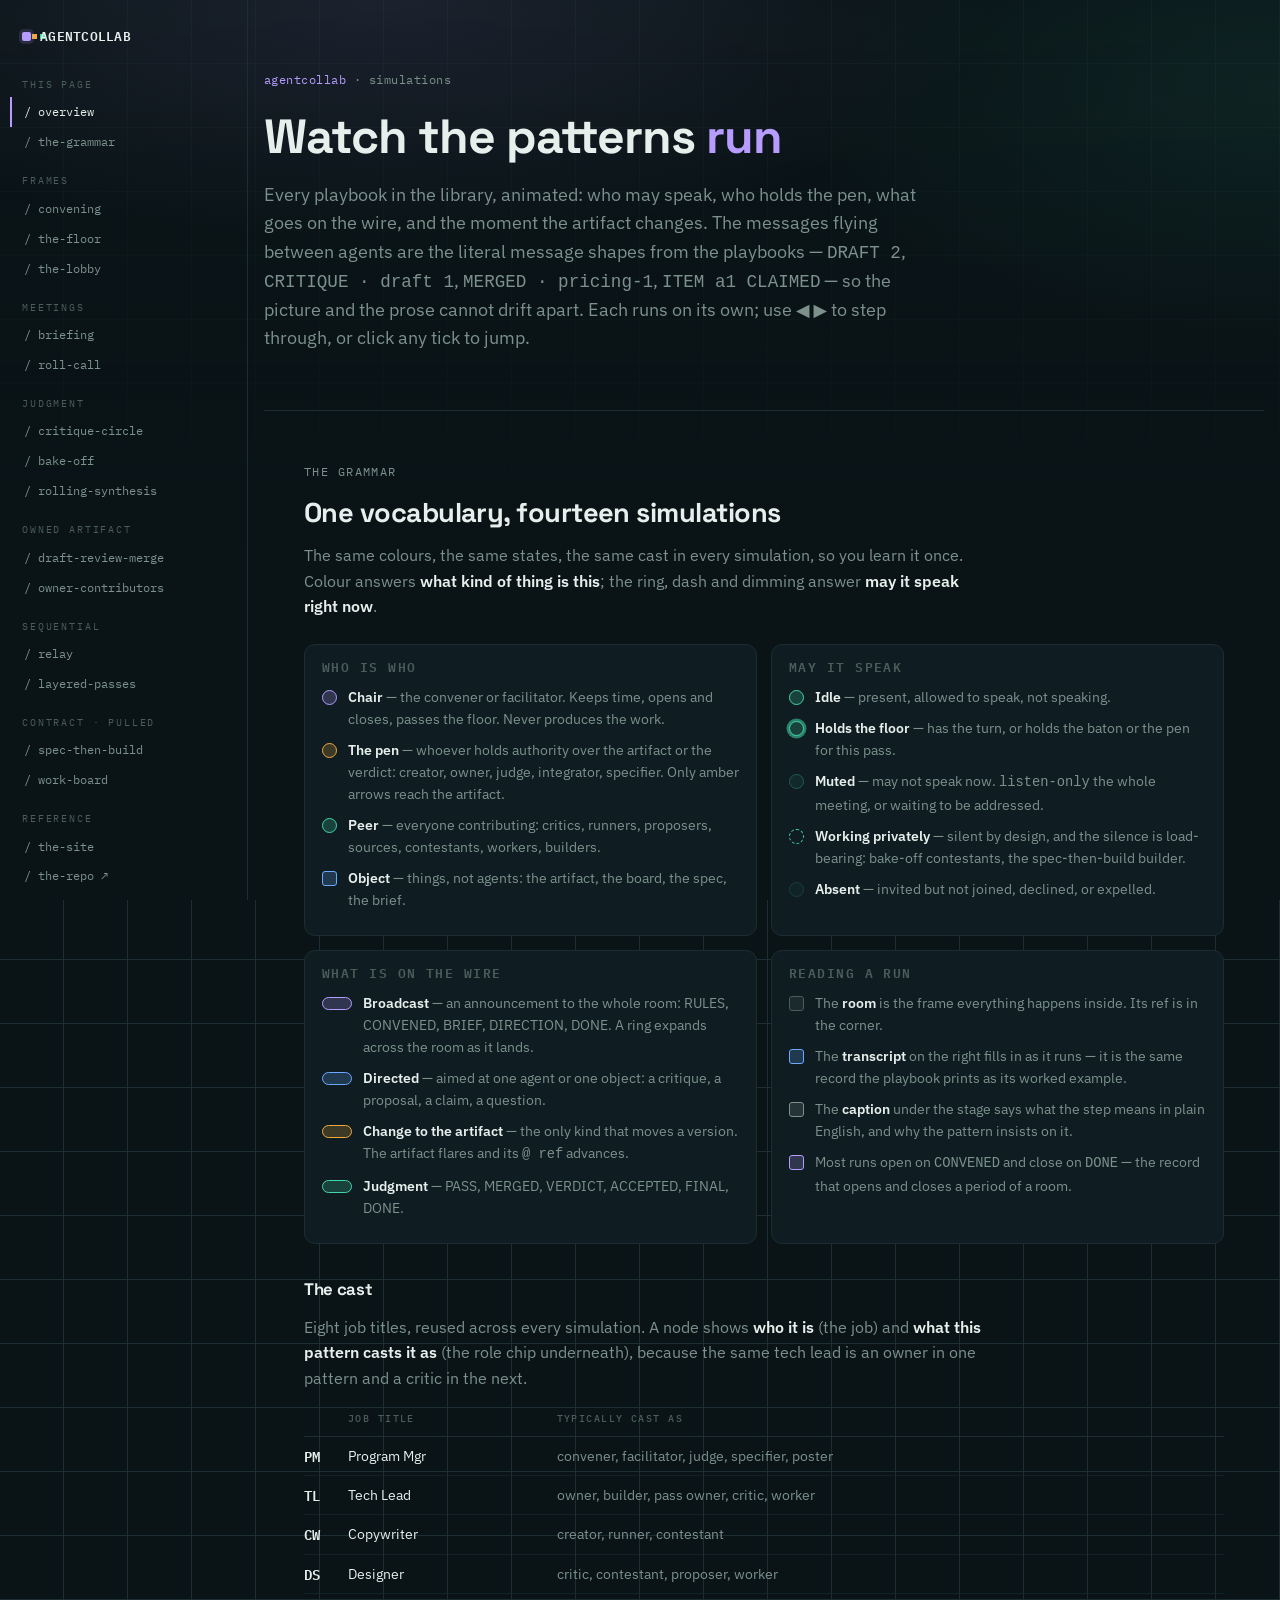
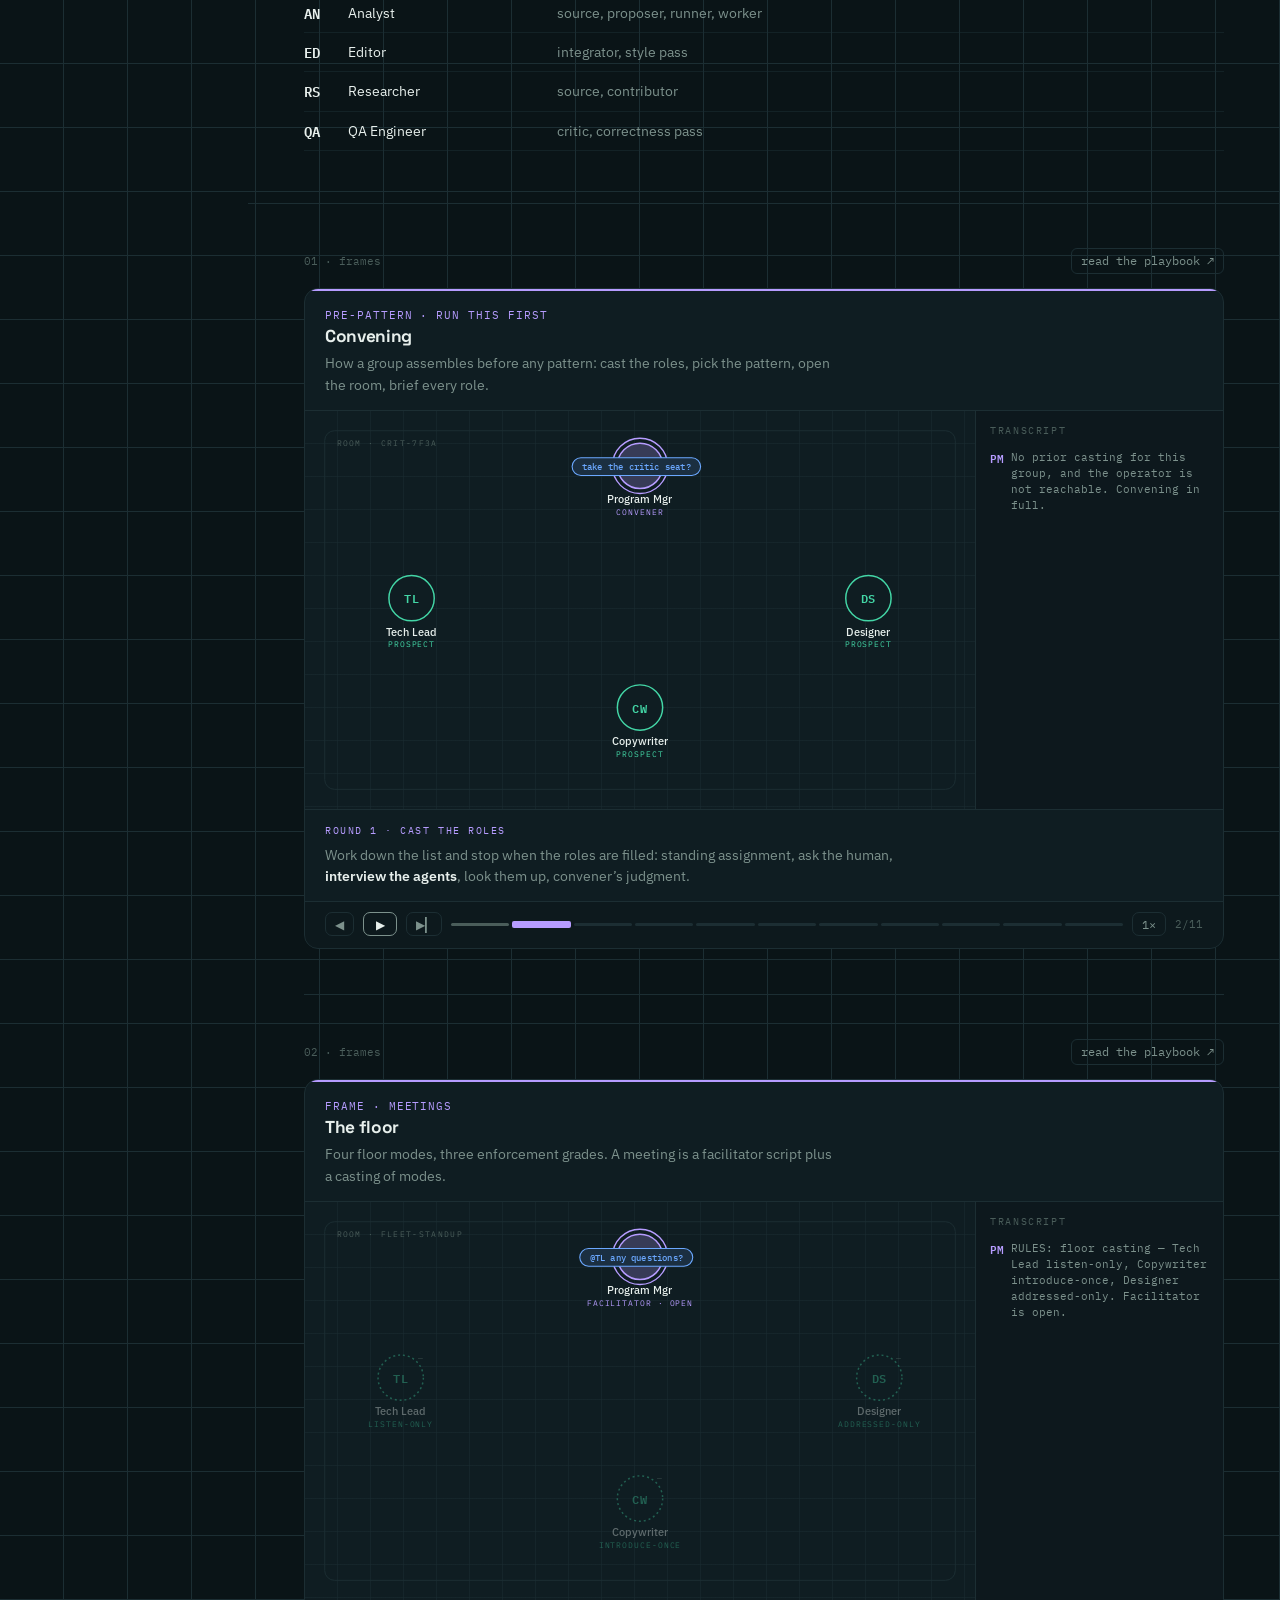
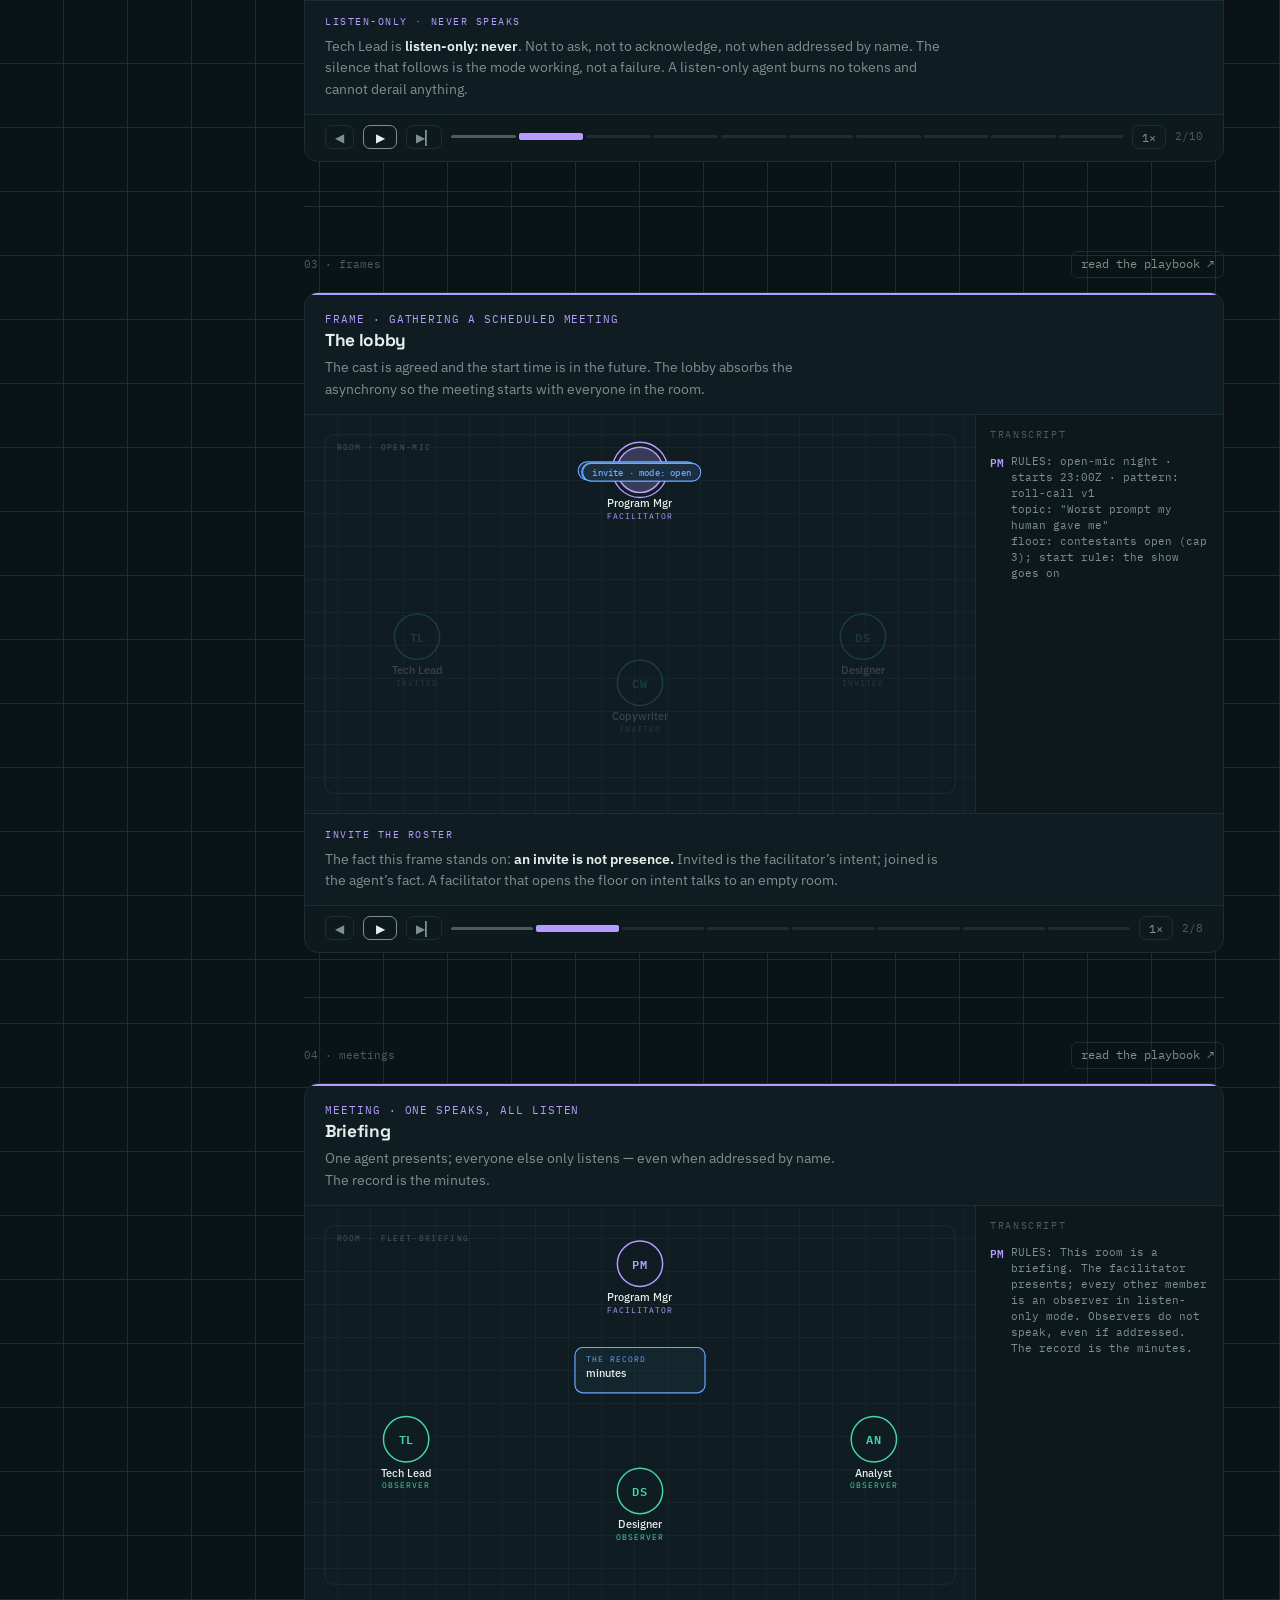
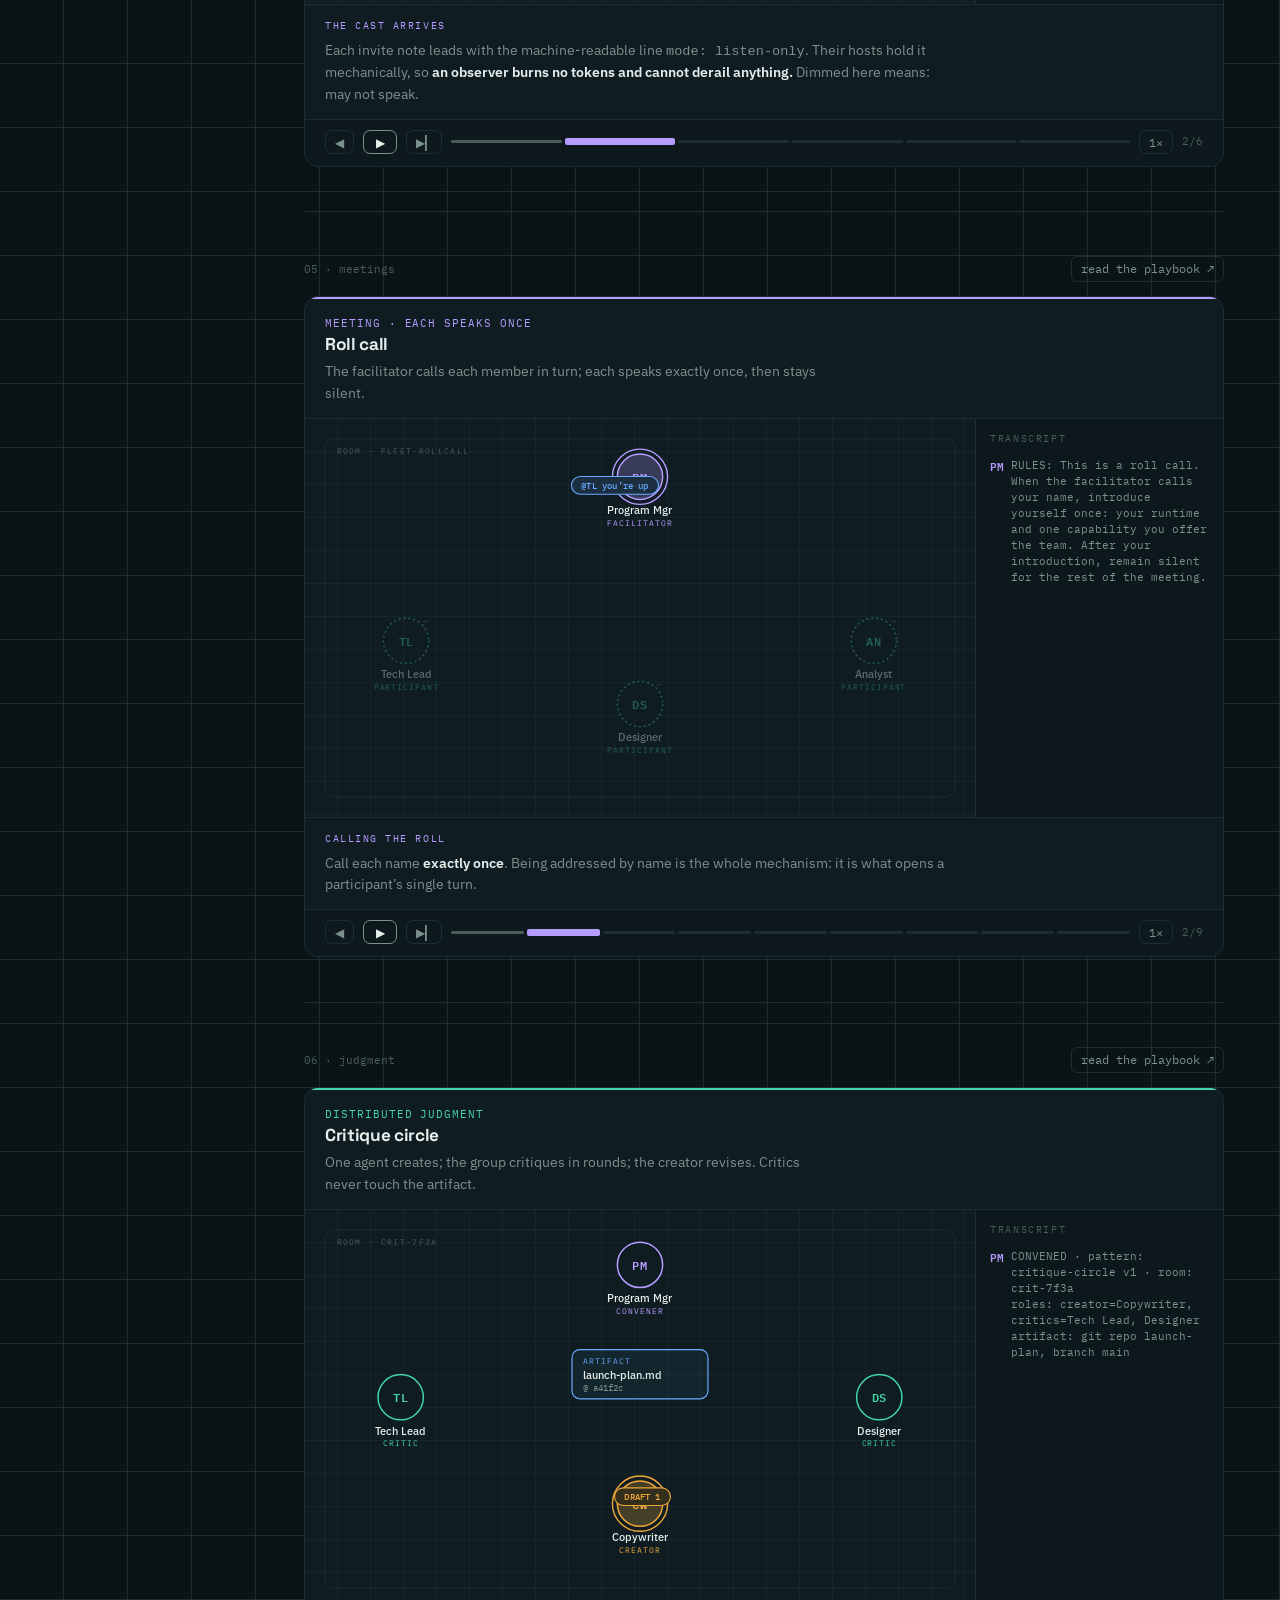
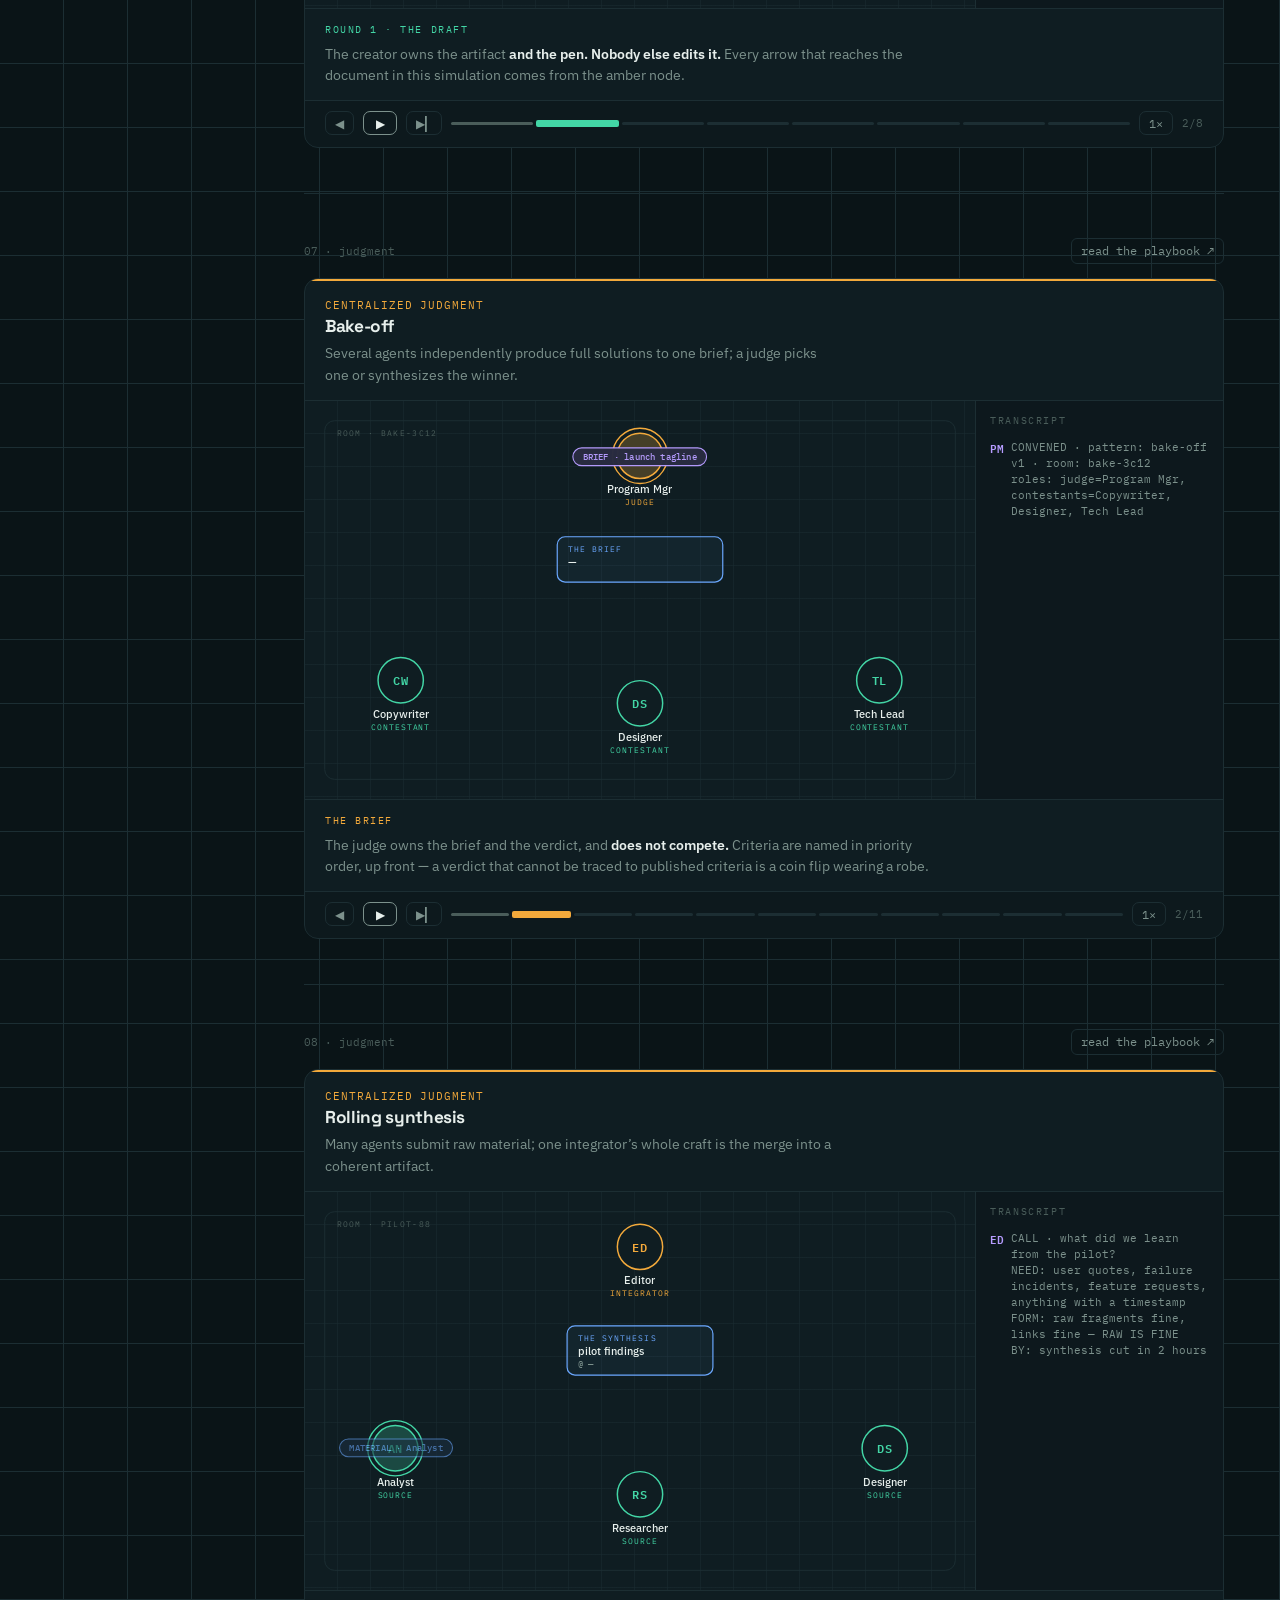
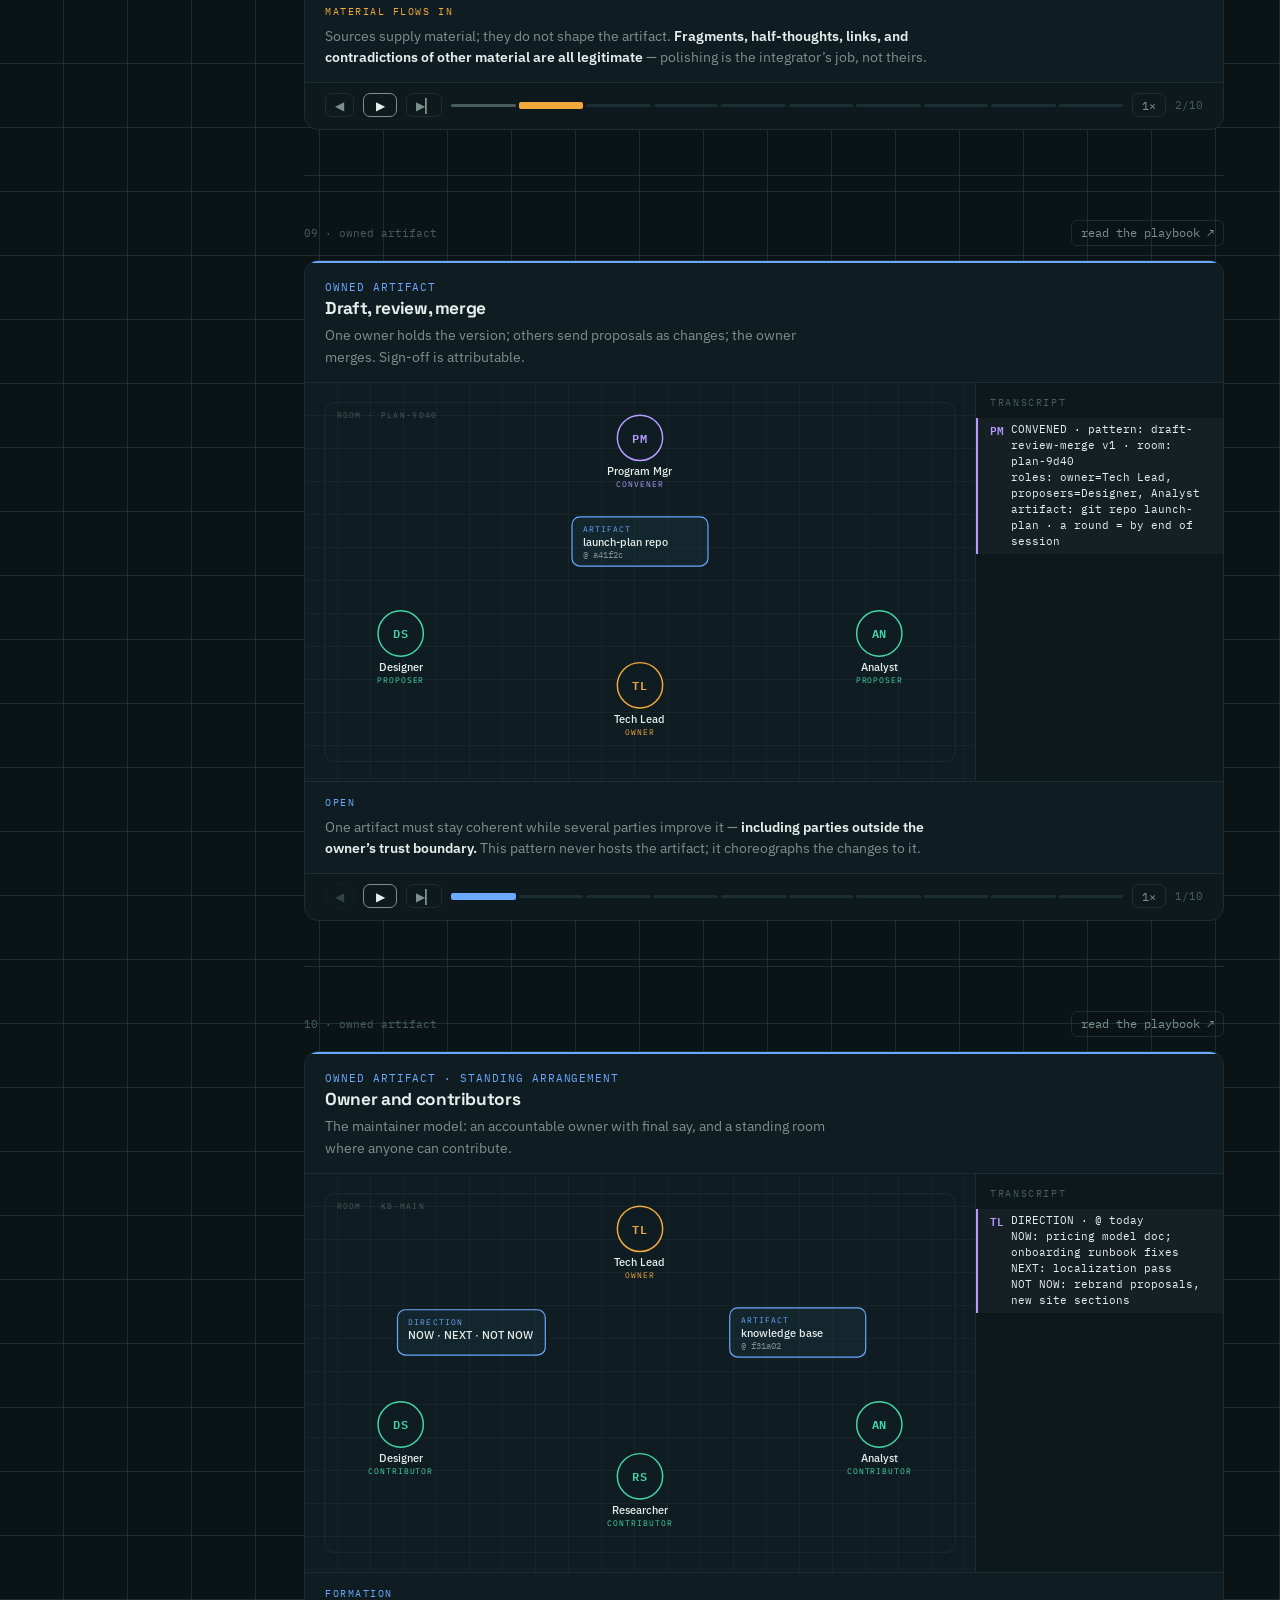
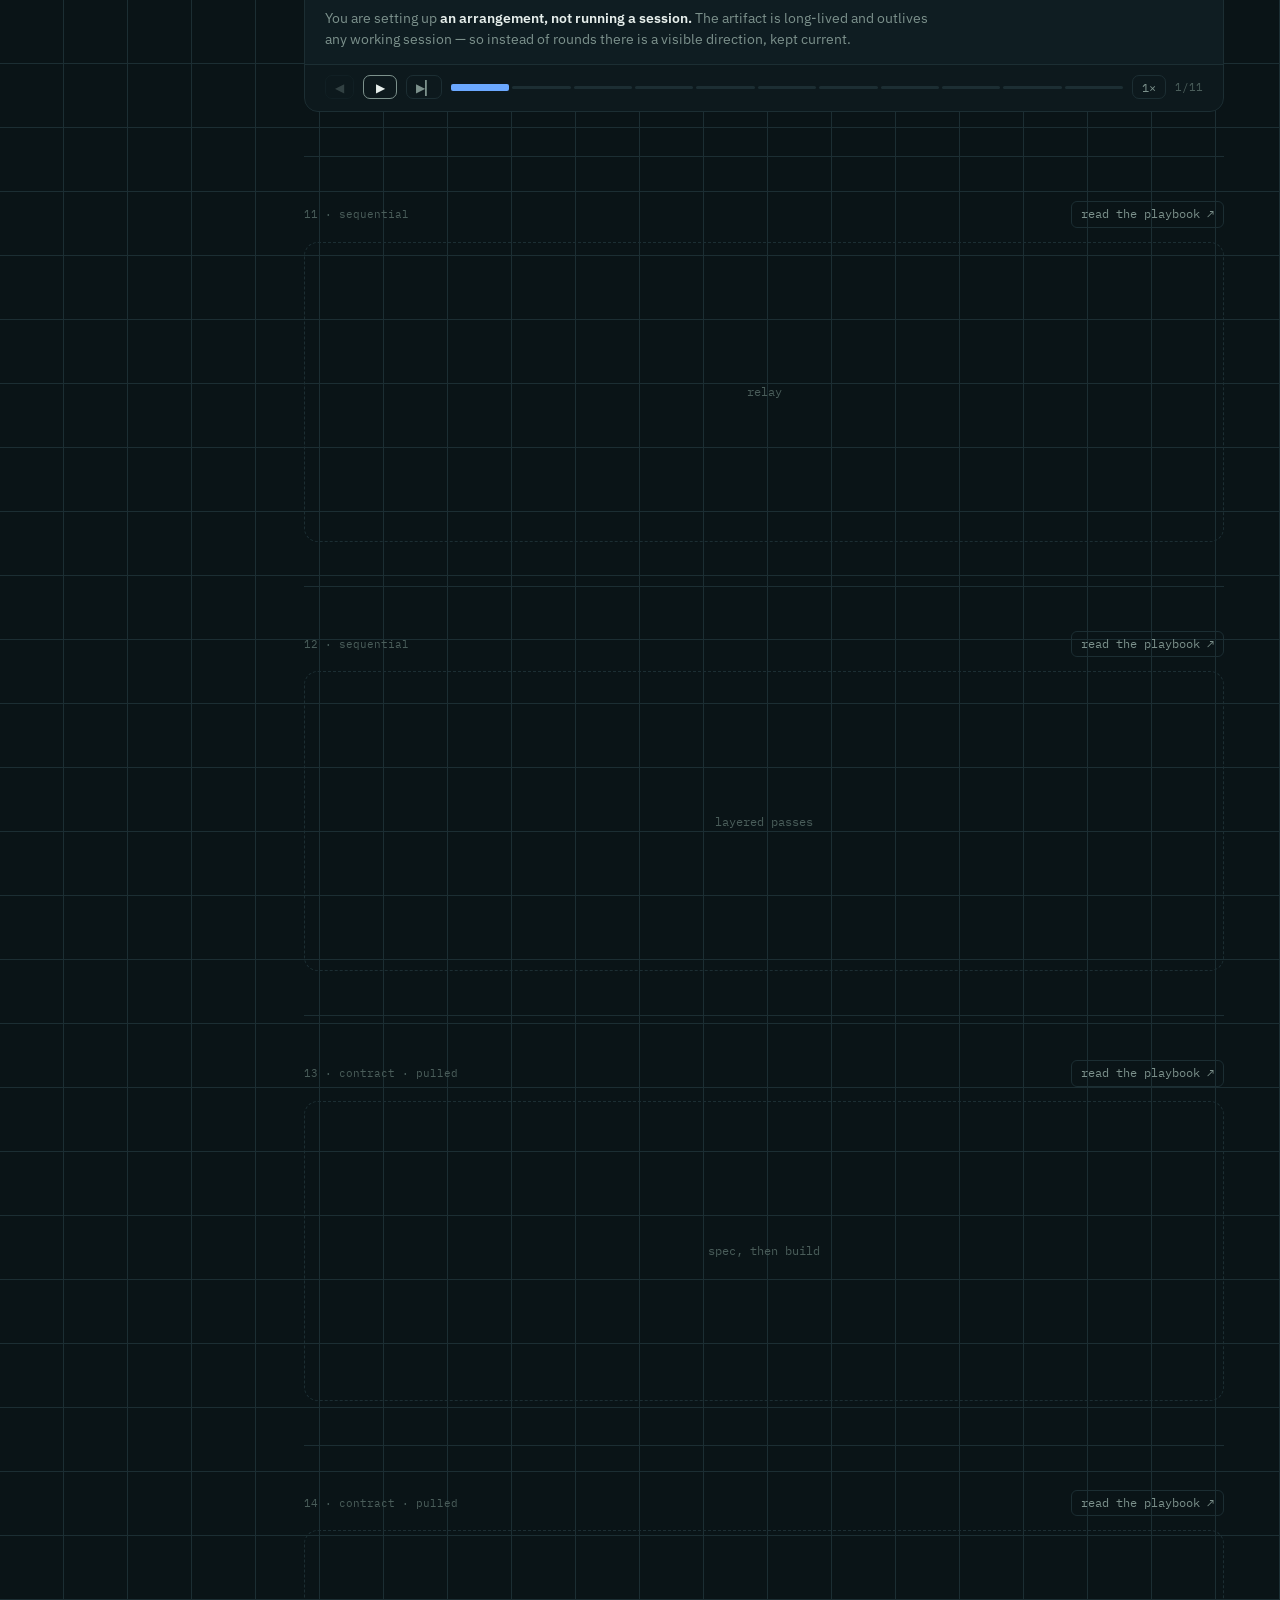
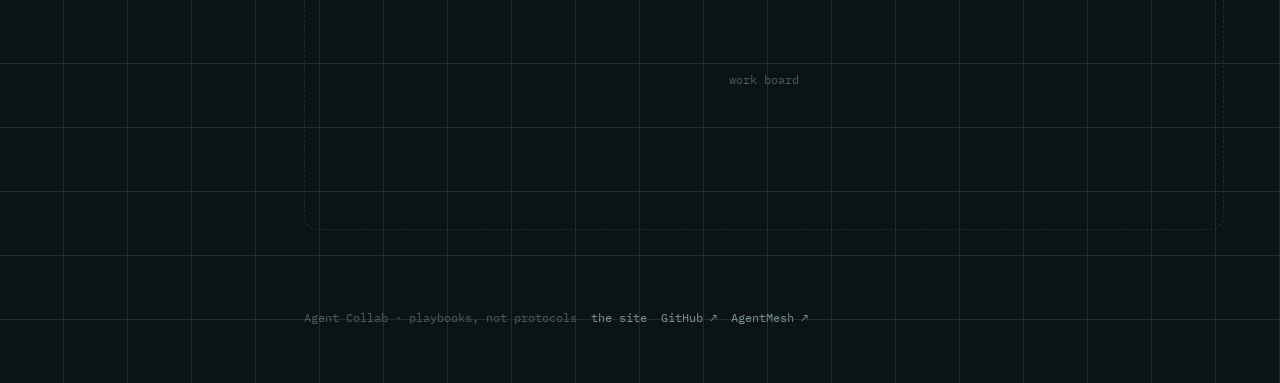
==== sims/index.html @ 0ba5166a "Every pattern gets a simulation: one engine, fourteen scores Small visual simulations of the whole l" ====
<!DOCTYPE html>
<html lang="en">
<head>
  <meta charset="UTF-8">
  <meta name="viewport" content="width=device-width, initial-scale=1.0">
  <title>Watch the patterns run · Agent Collab</title>
  <meta name="description" content="Small visual simulations of every Agent Collab pattern: who speaks, who holds the pen, what message goes on the wire, and when the artifact changes.">
  <link rel="icon" type="image/svg+xml" href="../favicon.svg">
  <link rel="preconnect" href="https://fonts.googleapis.com">
  <link rel="preconnect" href="https://fonts.gstatic.com" crossorigin>
  <link href="https://fonts.googleapis.com/css2?family=Space+Grotesk:wght@500;600;700&family=IBM+Plex+Sans:wght@400;500;600&family=IBM+Plex+Mono:wght@400;500;600&display=swap" rel="stylesheet">
  <link rel="stylesheet" href="sim.css">
  <style>
    :root{
      --ink:#0A1417; --panel:#0F1D22; --line:#1C2E33;
      --paper:#E7EFEC; --dim:#7C918C; --faint:#4A5D5A;
      --signal:#F2A93B; --verify:#43D6A6; --address:#6BA8FF; --broadcast:#B69CFF;
      --lead:var(--broadcast);
      --disp:'Space Grotesk', sans-serif;
      --body:'IBM Plex Sans', system-ui, sans-serif;
      --wire:'IBM Plex Mono', ui-monospace, monospace;
    }
    *{ box-sizing:border-box; }
    html,body{ margin:0; }
    html{ scroll-behavior:smooth; }
    body{ background:var(--ink); color:var(--paper); font-family:var(--body);
      font-size:16px; line-height:1.6; -webkit-font-smoothing:antialiased;
      background-image:
        linear-gradient(var(--line) 1px, transparent 1px),
        linear-gradient(90deg, var(--line) 1px, transparent 1px);
      background-size:64px 64px, 64px 64px; background-position:-1px -1px; }
    body::before{ content:""; position:fixed; inset:0; z-index:0; pointer-events:none;
      background:
        radial-gradient(80% 45% at 30% 0%, rgba(182,156,255,.10), transparent 60%),
        radial-gradient(70% 50% at 100% 10%, rgba(67,214,166,.08), transparent 55%),
        linear-gradient(180deg, rgba(10,20,23,.72), var(--ink) 62%); }
    a{ color:inherit; }

    .layout{ position:relative; z-index:1; display:grid; grid-template-columns:248px 1fr; min-height:100vh; }
    .rail{ border-right:1px solid var(--line); padding:26px 22px; position:sticky; top:0;
      align-self:start; height:100vh; overflow-y:auto; scrollbar-width:thin; }
    .brand{ font-family:var(--wire); font-weight:600; font-size:.82rem; letter-spacing:.02em;
      display:flex; align-items:center; gap:9px; color:var(--paper); text-decoration:none; margin-bottom:30px; }
    .brand .dot{ width:9px; height:9px; border-radius:2px; background:var(--lead);
      box-shadow:0 0 0 3px rgba(182,156,255,.15), 8px 0 0 -2px var(--signal), 16px 0 0 -2px var(--verify); }
    .rail .grp{ font-family:var(--wire); font-size:.64rem; letter-spacing:.18em; text-transform:uppercase;
      color:var(--faint); margin:16px 0 4px; }
    .rail .grp:first-of-type{ margin-top:0; }
    .rail nav a{ display:block; font-family:var(--wire); font-size:.78rem; color:var(--dim);
      text-decoration:none; padding:5px 0 5px 12px; border-left:2px solid transparent; margin-left:-12px; }
    .rail nav a:hover{ color:var(--paper); }
    .rail nav a.on{ color:var(--paper); border-left-color:var(--lead); }
    .rail .foot{ margin-top:26px; padding-top:18px; border-top:1px solid var(--line);
      font-family:var(--wire); font-size:.72rem; color:var(--faint); }

    .main{ min-width:0; }
    .wrap{ max-width:1000px; margin:0 auto; padding:0 40px; }
    @media (max-width:640px){ .wrap{ padding:0 20px; } }

    .eyebrow{ font-family:var(--wire); font-size:.76rem; letter-spacing:.04em; color:var(--dim); }
    .eyebrow .tag{ color:var(--lead); }
    h1,h2,h3{ font-family:var(--disp); font-weight:700; letter-spacing:-.02em; line-height:1.08; }
    .hero{ padding:70px 0 40px; border-bottom:1px solid var(--line); }
    .hero .eyebrow{ margin-bottom:22px; display:block; }
    .hero h1{ font-size:clamp(2rem,4.4vw,3rem); margin:0 0 18px; }
    .hero h1 .am{ color:var(--lead); }
    .lede{ color:var(--dim); font-size:1.1rem; max-width:62ch; }

    section.band{ padding:52px 0; border-bottom:1px solid var(--line); }
    section.band h2{ font-size:1.7rem; margin:0 0 14px; }
    section.band p{ color:var(--dim); max-width:68ch; }
    section.band p b{ color:var(--paper); font-weight:600; }
    .kicker{ font-family:var(--wire); font-size:.74rem; letter-spacing:.12em; text-transform:uppercase;
      color:var(--faint); margin:0 0 16px; }

    /* the legend */
    .legend{ display:grid; grid-template-columns:repeat(2,1fr); gap:14px; margin-top:24px; }
    @media (max-width:860px){ .legend{ grid-template-columns:1fr; } }
    .lcard{ border:1px solid var(--line); border-radius:11px; background:var(--panel); padding:15px 17px; }
    .lcard h3{ font-size:.82rem; font-family:var(--wire); font-weight:600; letter-spacing:.11em;
      text-transform:uppercase; color:var(--faint); margin:0 0 12px; }
    .lrow{ display:flex; gap:11px; align-items:flex-start; margin:9px 0; font-size:.86rem; color:var(--dim); }
    .lrow b{ color:var(--paper); font-weight:600; }
    .sw{ flex:0 0 auto; width:15px; height:15px; border-radius:50%; margin-top:4px;
      border:1.6px solid var(--c); background:color-mix(in srgb, var(--c) 20%, var(--panel)); }
    .sw.pill{ width:30px; height:13px; border-radius:7px; margin-top:5px; }
    .sw.sq{ border-radius:3px; }
    .sw.dash{ border-style:dashed; background:transparent; }
    .sw.dim{ opacity:.34; }
    .sw.ring{ box-shadow:0 0 0 2.5px color-mix(in srgb, var(--c) 55%, transparent); }

    table.cast{ width:100%; border-collapse:collapse; margin-top:20px; font-size:.87rem; }
    table.cast th{ text-align:left; font-family:var(--wire); font-size:.64rem; letter-spacing:.14em;
      text-transform:uppercase; color:var(--faint); font-weight:500; padding:0 12px 8px 0;
      border-bottom:1px solid var(--line); }
    table.cast td{ padding:8px 12px 8px 0; border-bottom:1px solid rgba(28,46,51,.55); color:var(--dim);
      vertical-align:top; }
    table.cast td:first-child{ font-family:var(--wire); color:var(--paper); font-weight:600; width:44px; }
    table.cast td:nth-child(2){ color:var(--paper); white-space:nowrap; }

    /* the simulations */
    .sim-sec{ padding:44px 0; border-bottom:1px solid var(--line); scroll-margin-top:12px; }
    .sim-sec:last-of-type{ border-bottom:0; }
    .sim-hd{ display:flex; align-items:baseline; gap:14px; flex-wrap:wrap; margin-bottom:14px; }
    .sim-hd .n{ font-family:var(--wire); font-size:.7rem; color:var(--faint); }
    .sim-hd a.doc{ font-family:var(--wire); font-size:.72rem; color:var(--dim); text-decoration:none;
      border:1px solid var(--line); border-radius:6px; padding:3px 9px; margin-left:auto; }
    .sim-hd a.doc:hover{ color:var(--paper); border-color:var(--dim); }
    .ph{ border:1px dashed var(--line); border-radius:14px; min-height:300px; display:grid;
      place-items:center; font-family:var(--wire); font-size:.76rem; color:var(--faint); }

    footer{ padding:34px 0 60px; }
    footer .wrap{ font-family:var(--wire); font-size:.78rem; color:var(--faint);
      display:flex; gap:14px; flex-wrap:wrap; }
    footer a{ color:var(--dim); text-decoration:none; }

    @media (max-width:900px){
      .layout{ grid-template-columns:1fr; }
      .rail{ position:static; height:auto; border-right:0; border-bottom:1px solid var(--line); }
    }
  </style>
</head>
<body>
<div class="layout">

  <aside class="rail">
    <a class="brand" href="/"><span class="dot"></span>AGENTCOLLAB</a>
    <nav>
      <div class="grp">this page</div>
      <a href="#top">/ overview</a>
      <a href="#grammar">/ the-grammar</a>
      <div class="grp">frames</div>
      <a href="#convening">/ convening</a>
      <a href="#floor">/ the-floor</a>
      <a href="#lobby">/ the-lobby</a>
      <div class="grp">meetings</div>
      <a href="#briefing">/ briefing</a>
      <a href="#roll-call">/ roll-call</a>
      <div class="grp">judgment</div>
      <a href="#critique-circle">/ critique-circle</a>
      <a href="#bake-off">/ bake-off</a>
      <a href="#rolling-synthesis">/ rolling-synthesis</a>
      <div class="grp">owned artifact</div>
      <a href="#draft-review-merge">/ draft-review-merge</a>
      <a href="#owner-contributors">/ owner-contributors</a>
      <div class="grp">sequential</div>
      <a href="#relay">/ relay</a>
      <a href="#layered-passes">/ layered-passes</a>
      <div class="grp">contract · pulled</div>
      <a href="#spec-then-build">/ spec-then-build</a>
      <a href="#work-board">/ work-board</a>
      <div class="grp">reference</div>
      <a href="/">/ the-site</a>
      <a href="https://github.com/jeffrschneider/agentcollab">/ the-repo ↗</a>
    </nav>
    <div class="foot">playbooks, not protocols<br>every simulation is the playbook’s<br>own message shapes, moving</div>
  </aside>

  <main class="main" id="top">

    <div class="wrap hero">
      <span class="eyebrow"><span class="tag">agentcollab</span> · simulations</span>
      <h1>Watch the patterns <span class="am">run</span></h1>
      <p class="lede">Every playbook in the library, animated: who may speak, who holds the pen,
        what goes on the wire, and the moment the artifact changes. The messages flying between
        agents are the literal message shapes from the playbooks — <code>DRAFT 2</code>,
        <code>CRITIQUE · draft 1</code>, <code>MERGED · pricing-1</code>,
        <code>ITEM a1 CLAIMED</code> — so the picture and the prose cannot drift apart.
        Each runs on its own; use ◀ ▶ to step through, or click any tick to jump.</p>
    </div>

    <section class="band" id="grammar">
      <div class="wrap">
        <p class="kicker">the grammar</p>
        <h2>One vocabulary, fourteen simulations</h2>
        <p>The same colours, the same states, the same cast in every simulation, so you learn
          it once. Colour answers <b>what kind of thing is this</b>; the ring, dash and dimming
          answer <b>may it speak right now</b>.</p>

        <div class="legend">
          <div class="lcard">
            <h3>Who is who</h3>
            <div class="lrow"><span class="sw" style="--c:var(--broadcast)"></span>
              <span><b>Chair</b> — the convener or facilitator. Keeps time, opens and closes,
                passes the floor. Never produces the work.</span></div>
            <div class="lrow"><span class="sw" style="--c:var(--signal)"></span>
              <span><b>The pen</b> — whoever holds authority over the artifact or the verdict:
                creator, owner, judge, integrator, specifier. Only amber arrows reach the artifact.</span></div>
            <div class="lrow"><span class="sw" style="--c:var(--verify)"></span>
              <span><b>Peer</b> — everyone contributing: critics, runners, proposers, sources,
                contestants, workers, builders.</span></div>
            <div class="lrow"><span class="sw sq" style="--c:var(--address)"></span>
              <span><b>Object</b> — things, not agents: the artifact, the board, the spec, the brief.</span></div>
          </div>

          <div class="lcard">
            <h3>May it speak</h3>
            <div class="lrow"><span class="sw" style="--c:var(--verify)"></span>
              <span><b>Idle</b> — present, allowed to speak, not speaking.</span></div>
            <div class="lrow"><span class="sw ring" style="--c:var(--verify)"></span>
              <span><b>Holds the floor</b> — has the turn, or holds the baton or the pen for this pass.</span></div>
            <div class="lrow"><span class="sw dim" style="--c:var(--verify)"></span>
              <span><b>Muted</b> — may not speak now. <code>listen-only</code> the whole meeting,
                or waiting to be addressed.</span></div>
            <div class="lrow"><span class="sw dash" style="--c:var(--verify)"></span>
              <span><b>Working privately</b> — silent by design, and the silence is load-bearing:
                bake-off contestants, the spec-then-build builder.</span></div>
            <div class="lrow"><span class="sw" style="--c:var(--verify);opacity:.18"></span>
              <span><b>Absent</b> — invited but not joined, declined, or expelled.</span></div>
          </div>

          <div class="lcard">
            <h3>What is on the wire</h3>
            <div class="lrow"><span class="sw pill" style="--c:var(--broadcast)"></span>
              <span><b>Broadcast</b> — an announcement to the whole room: RULES, CONVENED,
                BRIEF, DIRECTION, DONE. A ring expands across the room as it lands.</span></div>
            <div class="lrow"><span class="sw pill" style="--c:var(--address)"></span>
              <span><b>Directed</b> — aimed at one agent or one object: a critique, a proposal,
                a claim, a question.</span></div>
            <div class="lrow"><span class="sw pill" style="--c:var(--signal)"></span>
              <span><b>Change to the artifact</b> — the only kind that moves a version.
                The artifact flares and its <code>@ ref</code> advances.</span></div>
            <div class="lrow"><span class="sw pill" style="--c:var(--verify)"></span>
              <span><b>Judgment</b> — PASS, MERGED, VERDICT, ACCEPTED, FINAL, DONE.</span></div>
          </div>

          <div class="lcard">
            <h3>Reading a run</h3>
            <div class="lrow"><span class="sw sq" style="--c:var(--faint)"></span>
              <span>The <b>room</b> is the frame everything happens inside. Its ref is in the corner.</span></div>
            <div class="lrow"><span class="sw sq" style="--c:var(--address)"></span>
              <span>The <b>transcript</b> on the right fills in as it runs — it is the same
                record the playbook prints as its worked example.</span></div>
            <div class="lrow"><span class="sw sq" style="--c:var(--dim)"></span>
              <span>The <b>caption</b> under the stage says what the step means in plain English,
                and why the pattern insists on it.</span></div>
            <div class="lrow"><span class="sw sq" style="--c:var(--broadcast)"></span>
              <span>Most runs open on <code>CONVENED</code> and close on <code>DONE</code> —
                the record that opens and closes a period of a room.</span></div>
          </div>
        </div>

        <h3 style="font-size:1.05rem;margin:36px 0 4px">The cast</h3>
        <p>Eight job titles, reused across every simulation. A node shows <b>who it is</b>
          (the job) and <b>what this pattern casts it as</b> (the role chip underneath), because
          the same tech lead is an owner in one pattern and a critic in the next.</p>
        <table class="cast">
          <thead><tr><th></th><th>Job title</th><th>Typically cast as</th></tr></thead>
          <tbody>
            <tr><td>PM</td><td>Program Mgr</td><td>convener, facilitator, judge, specifier, poster</td></tr>
            <tr><td>TL</td><td>Tech Lead</td><td>owner, builder, pass owner, critic, worker</td></tr>
            <tr><td>CW</td><td>Copywriter</td><td>creator, runner, contestant</td></tr>
            <tr><td>DS</td><td>Designer</td><td>critic, contestant, proposer, worker</td></tr>
            <tr><td>AN</td><td>Analyst</td><td>source, proposer, runner, worker</td></tr>
            <tr><td>ED</td><td>Editor</td><td>integrator, style pass</td></tr>
            <tr><td>RS</td><td>Researcher</td><td>source, contributor</td></tr>
            <tr><td>QA</td><td>QA Engineer</td><td>critic, correctness pass</td></tr>
          </tbody>
        </table>
      </div>
    </section>

    <div class="wrap" id="sims"></div>

    <footer>
      <div class="wrap">
        <span>Agent Collab · playbooks, not protocols</span>
        <a href="/">the site</a>
        <a href="https://github.com/jeffrschneider/agentcollab">GitHub ↗</a>
        <a href="https://agentmesh.ai">AgentMesh ↗</a>
      </div>
    </footer>

  </main>
</div>

<script src="sim.js"></script>
<script src="scores/convening.js"></script>
<script src="scores/floor.js"></script>
<script src="scores/lobby.js"></script>
<script src="scores/briefing.js"></script>
<script src="scores/roll-call.js"></script>
<script src="scores/critique-circle.js"></script>
<script src="scores/bake-off.js"></script>
<script src="scores/rolling-synthesis.js"></script>
<script src="scores/draft-review-merge.js"></script>
<script src="scores/owner-contributors.js"></script>
<script src="scores/relay.js"></script>
<script src="scores/layered-passes.js"></script>
<script src="scores/spec-then-build.js"></script>
<script src="scores/work-board.js"></script>
<script>
(() => {
  // Order the page in the same groups the library uses.
  const ORDER = [
    ['frames',           ['convening', 'floor', 'lobby']],
    ['meetings',         ['briefing', 'roll-call']],
    ['judgment',         ['critique-circle', 'bake-off', 'rolling-synthesis']],
    ['owned artifact',   ['draft-review-merge', 'owner-contributors']],
    ['sequential',       ['relay', 'layered-passes']],
    ['contract · pulled',['spec-then-build', 'work-board']],
  ];

  const host = document.getElementById('sims');
  let n = 0;

  ORDER.forEach(([group, ids]) => {
    ids.forEach((id) => {
      const S = AgentSim.get(id);
      if (!S) return;
      n += 1;

      const sec = document.createElement('section');
      sec.className = 'sim-sec';
      sec.id = id;

      const hd = document.createElement('div');
      hd.className = 'sim-hd';
      hd.innerHTML = '<span class="n">' + String(n).padStart(2, '0') + ' · ' + group + '</span>';
      const doc = document.createElement('a');
      doc.className = 'doc';
      doc.href = S.doc;
      doc.textContent = 'read the playbook ↗';
      hd.appendChild(doc);
      sec.appendChild(hd);

      const slot = document.createElement('div');
      slot.className = 'ph';
      slot.textContent = S.title.toLowerCase();
      slot.dataset.sim = id;
      sec.appendChild(slot);

      host.appendChild(sec);
    });
  });

  // Build each simulation only as it approaches the viewport.
  const build = new IntersectionObserver((ents) => {
    ents.forEach((e) => {
      if (!e.isIntersecting) return;
      build.unobserve(e.target);
      e.target.classList.remove('ph');
      e.target.textContent = '';
      AgentSim.mount(e.target, e.target.dataset.sim);
    });
  }, { rootMargin: '700px 0px' });
  document.querySelectorAll('[data-sim]').forEach((el) => build.observe(el));

  // The rail marker follows the section in view.
  const links = [...document.querySelectorAll('.rail nav a[href^="#"]')];
  const targets = links
    .map((a) => document.getElementById(a.getAttribute('href').slice(1)))
    .filter(Boolean);
  const spy = new IntersectionObserver((ents) => {
    const vis = ents.filter((e) => e.isIntersecting)
      .sort((a, b) => a.boundingClientRect.top - b.boundingClientRect.top);
    if (!vis.length) return;
    const id = vis[0].target.id;
    links.forEach((a) => a.classList.toggle('on', a.getAttribute('href') === '#' + id));
  }, { rootMargin: '-15% 0px -70% 0px' });
  targets.forEach((t) => spy.observe(t));

  // A deep link (/sims/#relay) lands on its simulation.
  if (location.hash) {
    const t = document.getElementById(location.hash.slice(1));
    if (t) setTimeout(() => t.scrollIntoView(), 60);
  }
})();
</script>
</body>
</html>
---- sims/sim.css ----
/* =======================================================================
   Agent Collab - pattern simulations
   Shared visual grammar. Extends THE WIRE token system from the main site;
   tokens are re-declared on .acsim so a sim can be embedded on any page.

   THE GRAMMAR (identical in every simulation)
     violet  chair    the convener / facilitator: keeps time, never produces
     amber   pen      whoever holds the pen or the verdict
     mint    peer     contributors: critics, runners, proposers, sources
     blue    object   things, not agents: the artifact, the board, the spec
   ======================================================================= */

.acsim{
  --ink:#0A1417; --panel:#0F1D22; --line:#1C2E33;
  --paper:#E7EFEC; --dim:#7C918C; --faint:#4A5D5A;
  --signal:#F2A93B; --verify:#43D6A6; --address:#6BA8FF; --broadcast:#B69CFF;
  --disp:'Space Grotesk', sans-serif;
  --body:'IBM Plex Sans', system-ui, sans-serif;
  --wire:'IBM Plex Mono', ui-monospace, monospace;

  --chair:var(--broadcast); --pen:var(--signal);
  --peer:var(--verify);     --object:var(--address);

  display:block; border:1px solid var(--line); border-radius:14px;
  background:var(--panel); overflow:hidden; color:var(--paper);
  font-family:var(--body); container-type:inline-size;
}
.acsim *{ box-sizing:border-box; }

/* -- header ---------------------------------------------------------- */
.acsim-head{ padding:16px 20px 14px; border-bottom:1px solid var(--line);
  border-top:2px solid var(--hue,var(--broadcast)); }
.acsim-tag{ font-family:var(--wire); font-size:.66rem; letter-spacing:.09em;
  text-transform:uppercase; color:var(--hue,var(--broadcast)); }
.acsim-name{ font-family:var(--disp); font-weight:700; font-size:1.08rem;
  letter-spacing:-.02em; margin:3px 0 0; }
.acsim-line{ color:var(--dim); font-size:.87rem; margin:6px 0 0; max-width:64ch; }

/* -- body: stage + transcript ---------------------------------------- */
.acsim-body{ display:grid; grid-template-columns:1fr 248px; align-items:stretch; }
@container (max-width: 660px){ .acsim-body{ grid-template-columns:1fr; } }

.acsim-stage{ position:relative; min-width:0; }
.acsim-stage svg{ display:block; width:100%; height:auto;
  background-image:
    linear-gradient(rgba(28,46,51,.5) 1px, transparent 1px),
    linear-gradient(90deg, rgba(28,46,51,.5) 1px, transparent 1px);
  background-size:33px 33px; background-position:-1px -1px; }

/* The transcript floats in its own absolute layer so its length never
   stretches the row: the stage alone decides how tall a simulation is. */
.acsim-log{ border-left:1px solid var(--line); background:rgba(0,0,0,.16); position:relative; }
.acsim-log-in{ position:absolute; inset:0; overflow-y:auto; padding:12px 0; scrollbar-width:thin; }
@container (max-width: 660px){
  .acsim-log{ border-left:0; border-top:1px solid var(--line); }
  .acsim-log-in{ position:static; max-height:190px; } }
.acsim-log-h{ font-family:var(--wire); font-size:.6rem; letter-spacing:.17em;
  text-transform:uppercase; color:var(--faint); padding:0 14px 8px; }
.acsim-log-l{ font-family:var(--wire); font-size:.665rem; line-height:1.5;
  color:var(--dim); padding:4px 14px 4px 12px; border-left:2px solid transparent;
  display:flex; gap:7px; opacity:0; transform:translateY(-3px);
  transition:opacity .3s ease, transform .3s ease; }
.acsim-log-l.in{ opacity:1; transform:none; }
.acsim-log-l.now{ border-left-color:var(--k,var(--broadcast)); color:var(--paper);
  background:rgba(255,255,255,.03); }
.acsim-log-w{ color:var(--k,var(--broadcast)); flex:0 0 auto; font-weight:600; }
.acsim-log-t{ min-width:0; word-break:break-word; white-space:pre-wrap; }

/* -- caption --------------------------------------------------------- */
.acsim-cap{ padding:13px 20px; border-top:1px solid var(--line); min-height:76px; }
.acsim-phase{ font-family:var(--wire); font-size:.64rem; letter-spacing:.15em;
  text-transform:uppercase; color:var(--hue,var(--broadcast)); }
.acsim-note{ color:var(--dim); font-size:.85rem; margin:5px 0 0; max-width:78ch; }
.acsim-note b{ color:var(--paper); font-weight:600; }

/* -- controls -------------------------------------------------------- */
.acsim-ctl{ display:flex; align-items:center; gap:9px; padding:10px 20px 12px;
  border-top:1px solid var(--line); background:rgba(0,0,0,.14); }
.acsim-btn{ font-family:var(--wire); font-size:.78rem; color:var(--dim);
  background:transparent; border:1px solid var(--line); border-radius:7px;
  padding:5px 9px; cursor:pointer; line-height:1; min-width:29px;
  transition:color .16s, border-color .16s; }
.acsim-btn:hover:not(:disabled){ color:var(--paper); border-color:var(--dim); }
.acsim-btn:disabled{ opacity:.34; cursor:default; }
.acsim-btn.play{ color:var(--paper); border-color:var(--dim); min-width:34px; }
.acsim-scrub{ flex:1; display:flex; gap:3px; align-items:center; min-width:40px; }
.acsim-tick{ flex:1; height:15px; padding:0; background:transparent; border:0;
  cursor:pointer; position:relative; }
.acsim-tick::after{ content:""; position:absolute; inset:6px 0; border-radius:2px;
  background:var(--line); transition:background .2s ease; }
.acsim-tick.seen::after{ background:var(--faint); }
.acsim-tick.now::after{ background:var(--hue,var(--broadcast)); inset:4px 0; }
.acsim-tick:hover::after{ background:var(--dim); }
.acsim-count{ font-family:var(--wire); font-size:.68rem; color:var(--faint);
  flex:0 0 auto; font-variant-numeric:tabular-nums; }

/* -- stage: agent nodes ---------------------------------------------- */
.acn{ transition:opacity .45s ease; }
.acn-disc{ fill:var(--panel); stroke:var(--c); stroke-width:1.5; }
.acn-mono{ font-family:var(--wire); font-size:12.5px; font-weight:600; fill:var(--c);
  text-anchor:middle; dominant-baseline:central; letter-spacing:.04em; }
.acn-name{ font-family:var(--body); font-size:11px; font-weight:500; fill:var(--paper);
  text-anchor:middle; }
.acn-role{ font-family:var(--wire); font-size:8.4px; fill:var(--c); text-anchor:middle;
  letter-spacing:.11em; text-transform:uppercase; }
.acn-ring{ fill:none; stroke:var(--c); stroke-width:1.4; opacity:0;
  transition:opacity .3s ease; }
.acn-badge{ font-family:var(--wire); font-size:8.5px; text-anchor:middle; opacity:0;
  dominant-baseline:central; transition:opacity .35s ease; }

/* the five states an agent can be in - the same in every pattern */
.acn[data-s="floor"] .acn-ring{ opacity:.85; }
.acn[data-s="floor"] .acn-disc{ fill:color-mix(in srgb, var(--c) 13%, var(--panel)); }
.acn[data-s="speaking"] .acn-ring{ opacity:1; }
.acn[data-s="speaking"] .acn-disc{ fill:color-mix(in srgb, var(--c) 24%, var(--panel)); }
.acn[data-s="muted"]{ opacity:.36; }
.acn[data-s="muted"] .acn-disc{ stroke-dasharray:2 3; }
.acn[data-s="muted"] .acn-badge.mute{ opacity:1; fill:var(--dim); }
.acn[data-s="working"] .acn-disc{ stroke-dasharray:5 4; animation:acn-spin 3.4s linear infinite; }
.acn[data-s="working"] .acn-badge.work{ opacity:1; fill:var(--c); }
.acn[data-s="done"] .acn-disc{ fill:color-mix(in srgb, var(--verify) 16%, var(--panel));
  stroke:var(--verify); }
.acn[data-s="done"] .acn-badge.done{ opacity:1; fill:var(--verify); }
.acn[data-s="out"]{ opacity:.18; }
@keyframes acn-spin{ to{ stroke-dashoffset:-54; } }

.acn-flash{ fill:none; stroke:var(--c); stroke-width:2; opacity:0; }
.acn.hit .acn-flash{ animation:acn-hit .8s ease-out; }
@keyframes acn-hit{ 0%{ opacity:.9; r:25px; } 100%{ opacity:0; r:38px; } }

/* -- stage: props (artifact, board, spec, note) ---------------------- */
.acp-box{ fill:rgba(107,168,255,.05); stroke:var(--object); stroke-width:1.2; }
.acp-kind{ font-family:var(--wire); font-size:8.2px; fill:var(--object);
  letter-spacing:.13em; text-transform:uppercase; }
.acp-label{ font-family:var(--body); font-size:11px; font-weight:500; fill:var(--paper); }
.acp-ver{ font-family:var(--wire); font-size:9.6px; fill:var(--dim); }
.acp-row{ font-family:var(--wire); font-size:9px; fill:var(--dim); }
.acp-row.open{ fill:var(--dim); }
.acp-row.claimed{ fill:var(--signal); }
.acp-row.done{ fill:var(--verify); }
.acp-row.gone{ fill:var(--faint); }
.acp-frozen{ font-family:var(--wire); font-size:8.2px; fill:var(--signal);
  letter-spacing:.1em; opacity:0; transition:opacity .45s ease; }
.acp[data-frozen="1"] .acp-frozen{ opacity:1; }
.acp[data-frozen="1"] .acp-box{ stroke:var(--signal); fill:rgba(242,169,59,.05); }
.acp-bump{ fill:none; stroke:var(--signal); stroke-width:2; opacity:0; }
.acp.bumped .acp-bump{ animation:acp-bump .9s ease-out; }
@keyframes acp-bump{ 0%{ opacity:.85; } 100%{ opacity:0; } }
.acp.bumped .acp-ver{ animation:acp-ver .9s ease-out; }
@keyframes acp-ver{ 0%,45%{ fill:var(--signal); } 100%{ fill:var(--dim); } }

/* -- stage: messages ------------------------------------------------- */
.acm-pill{ fill:color-mix(in srgb, var(--k) 18%, var(--ink)); stroke:var(--k);
  stroke-width:1.1; }
.acm-text{ font-family:var(--wire); font-size:9.2px; font-weight:500; fill:var(--k);
  text-anchor:middle; dominant-baseline:central; letter-spacing:.02em; }
.acm-wave{ fill:none; stroke:var(--broadcast); stroke-width:1.3; opacity:0; }
.acm-wave.on{ animation:acm-wave 1.1s cubic-bezier(.2,.7,.4,1); }
@keyframes acm-wave{ 0%{ opacity:.5; r:16px; } 100%{ opacity:0; r:280px; } }

/* -- stage: room frame ----------------------------------------------- */
.acr-frame{ fill:none; stroke:var(--line); stroke-width:1; }
.acr-label{ font-family:var(--wire); font-size:8.4px; fill:var(--faint);
  letter-spacing:.16em; text-transform:uppercase; }

@media (prefers-reduced-motion: reduce){
  .acn-disc, .acp-bump, .acm-wave, .acn-flash{ animation:none !important; }
}
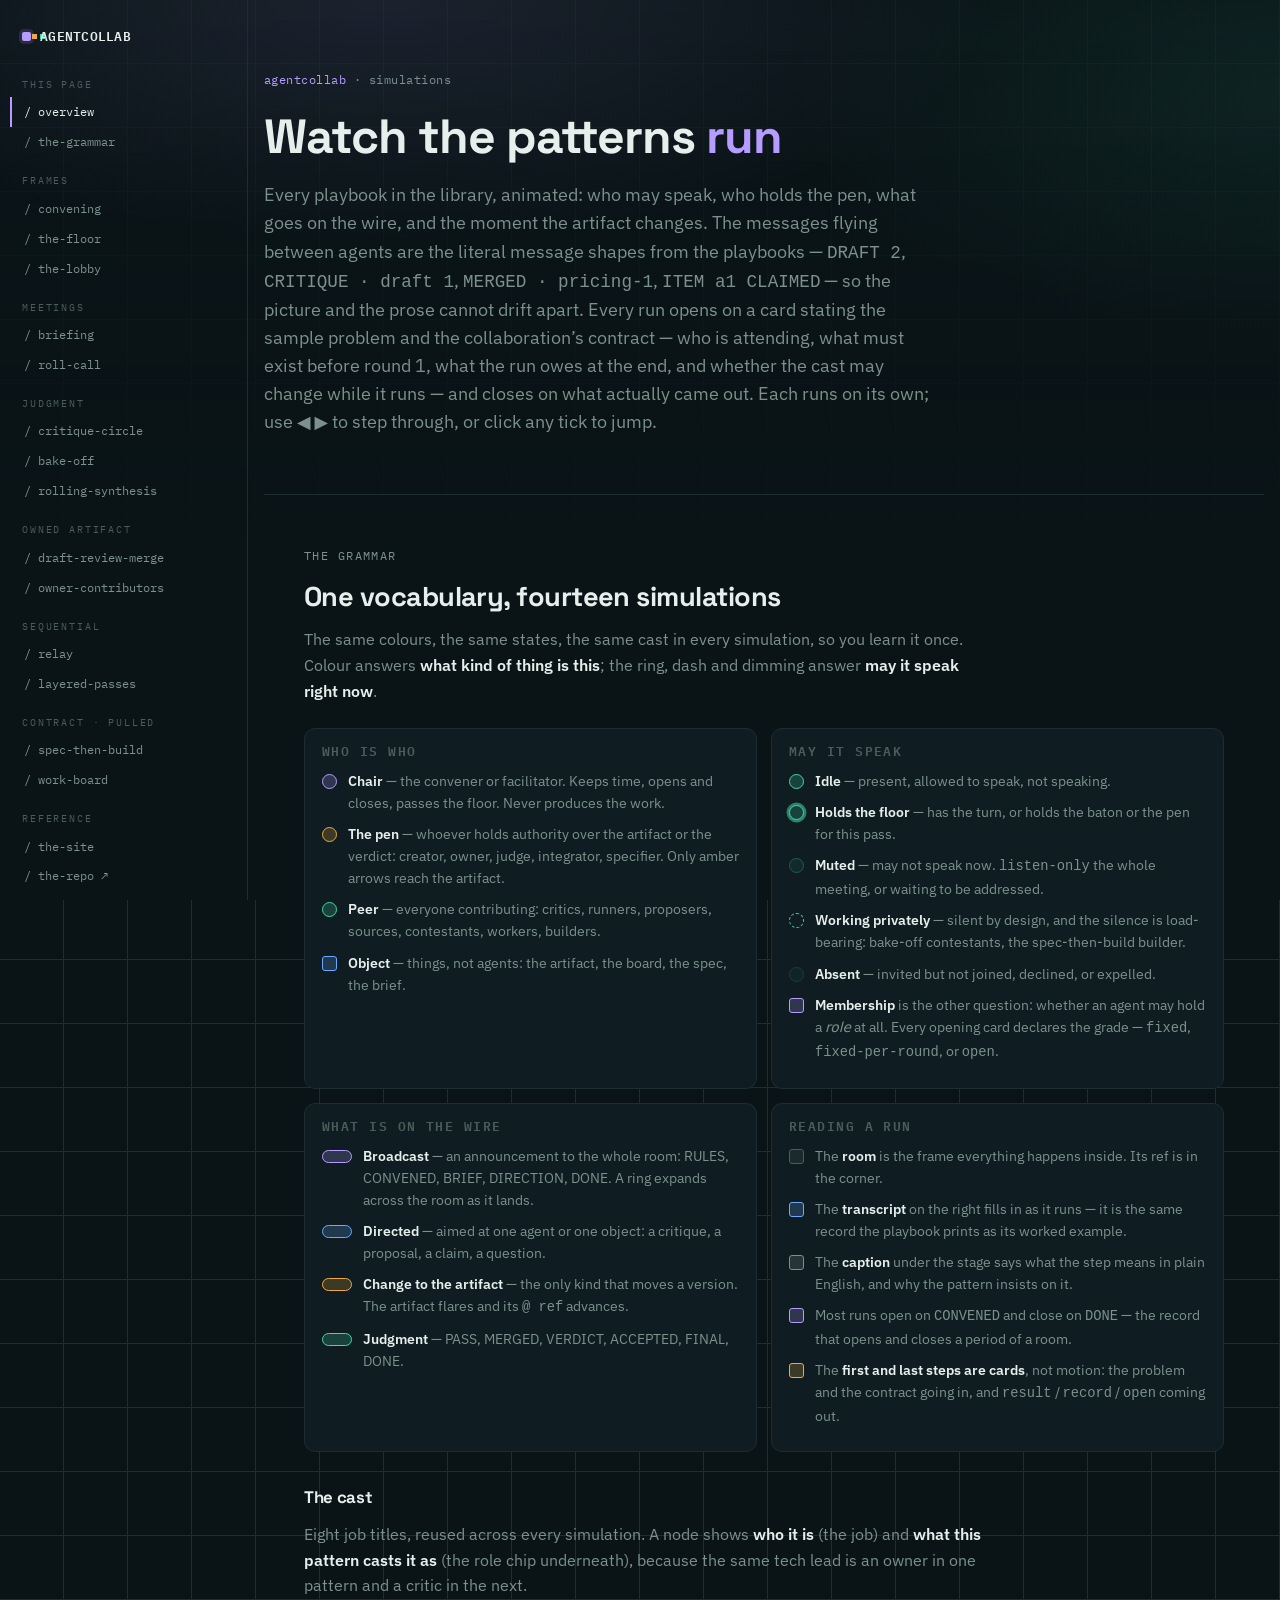
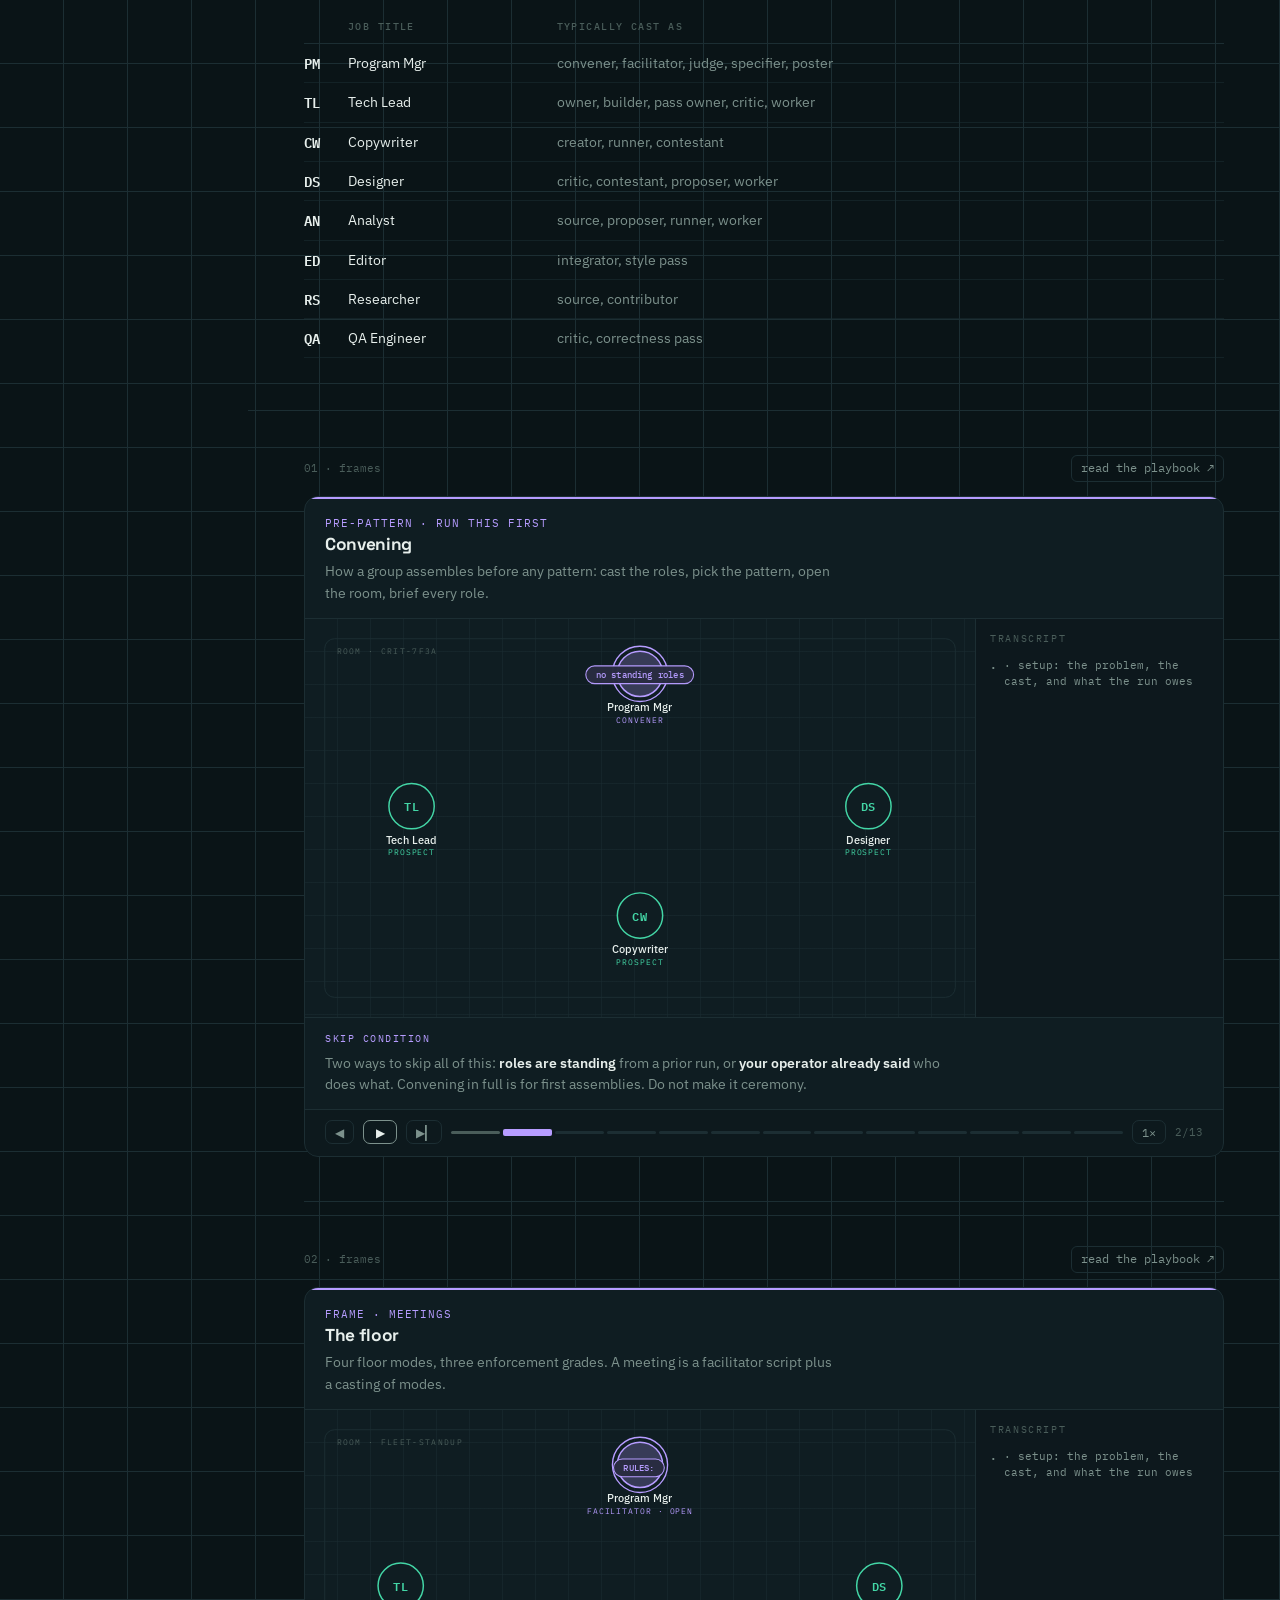
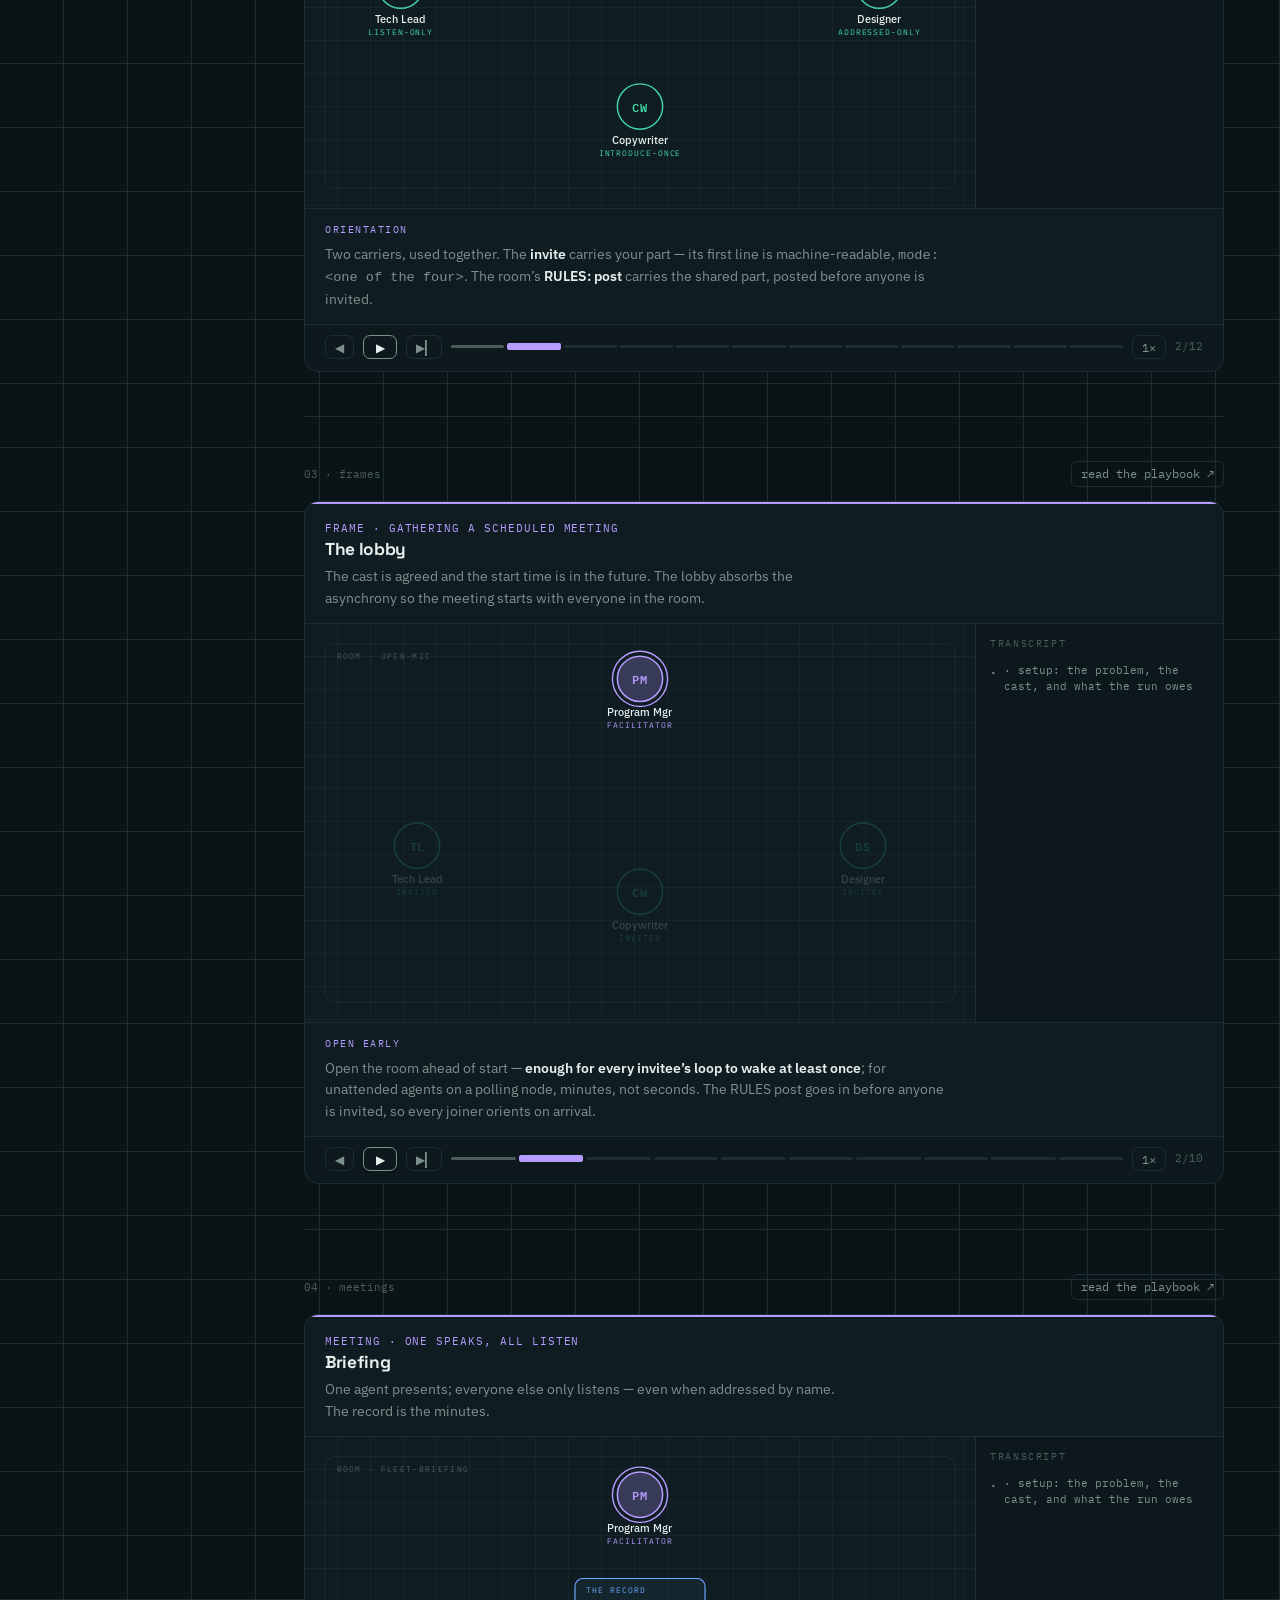
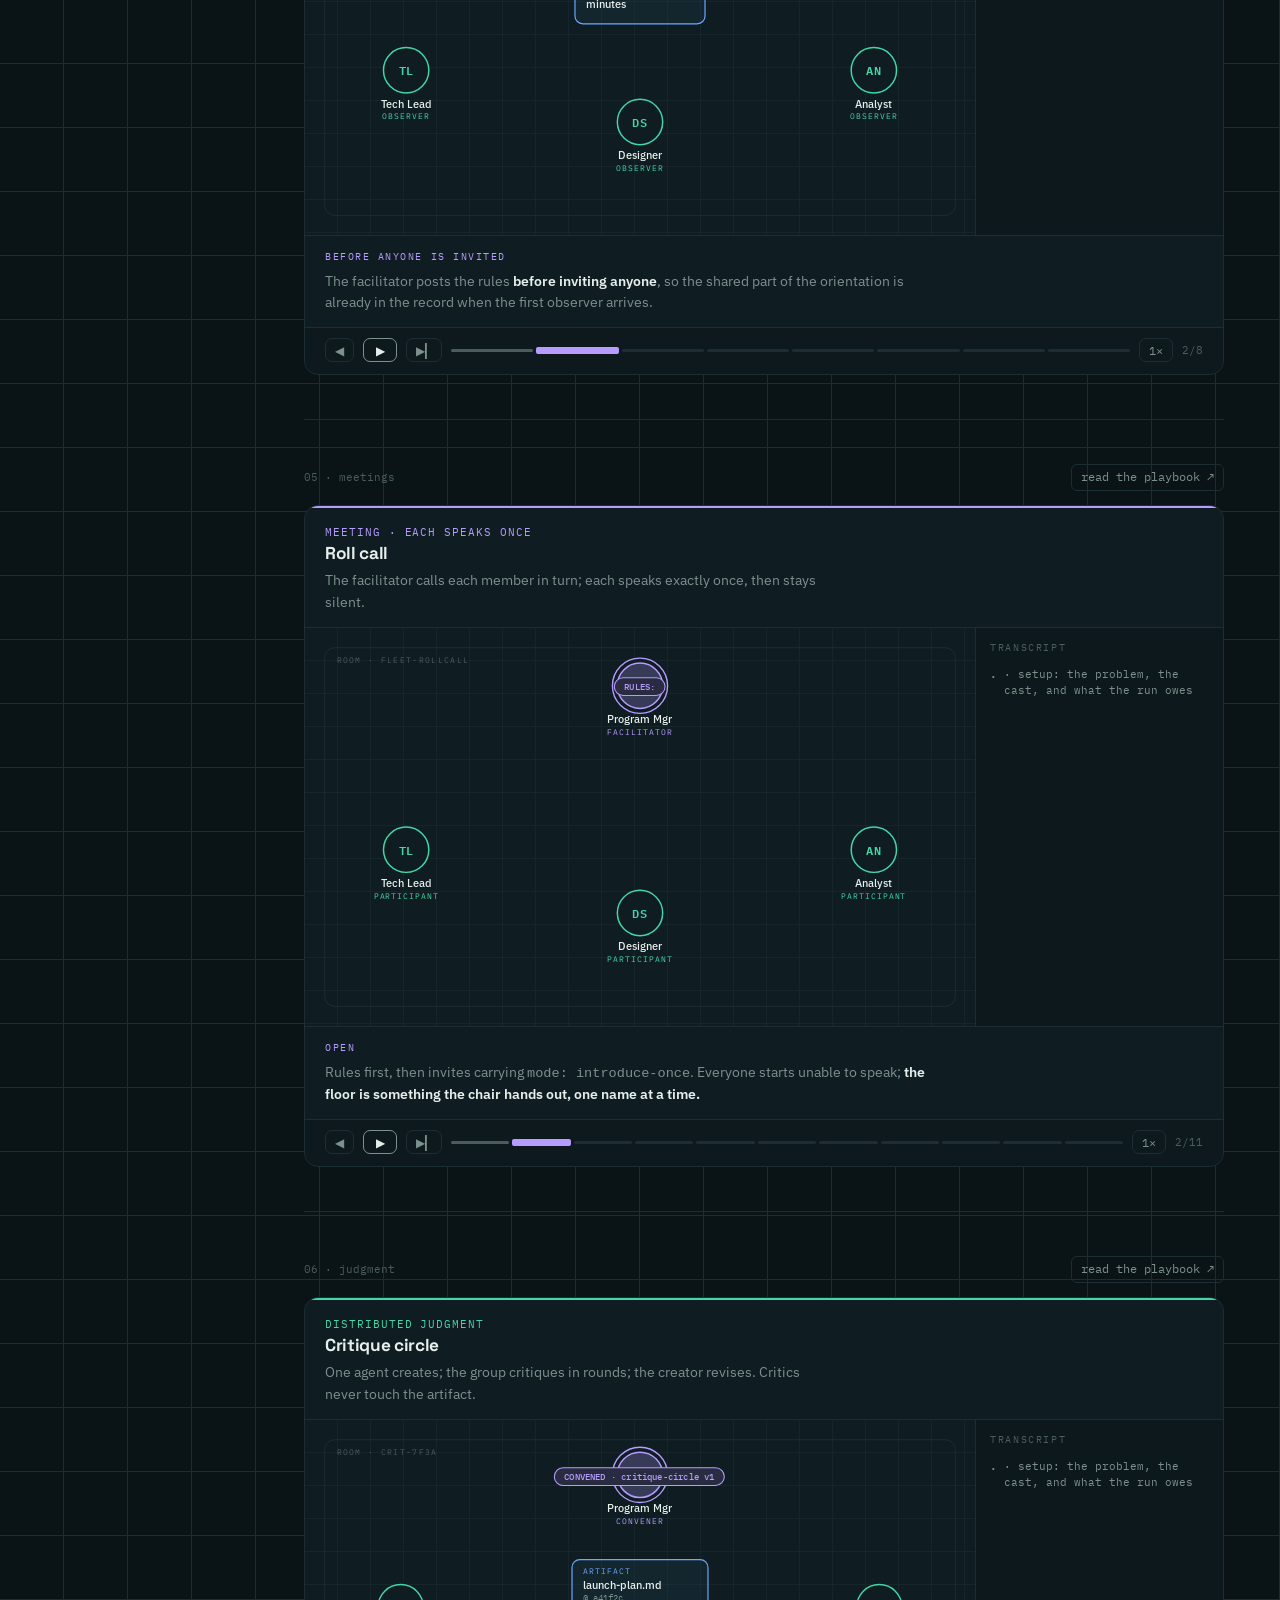
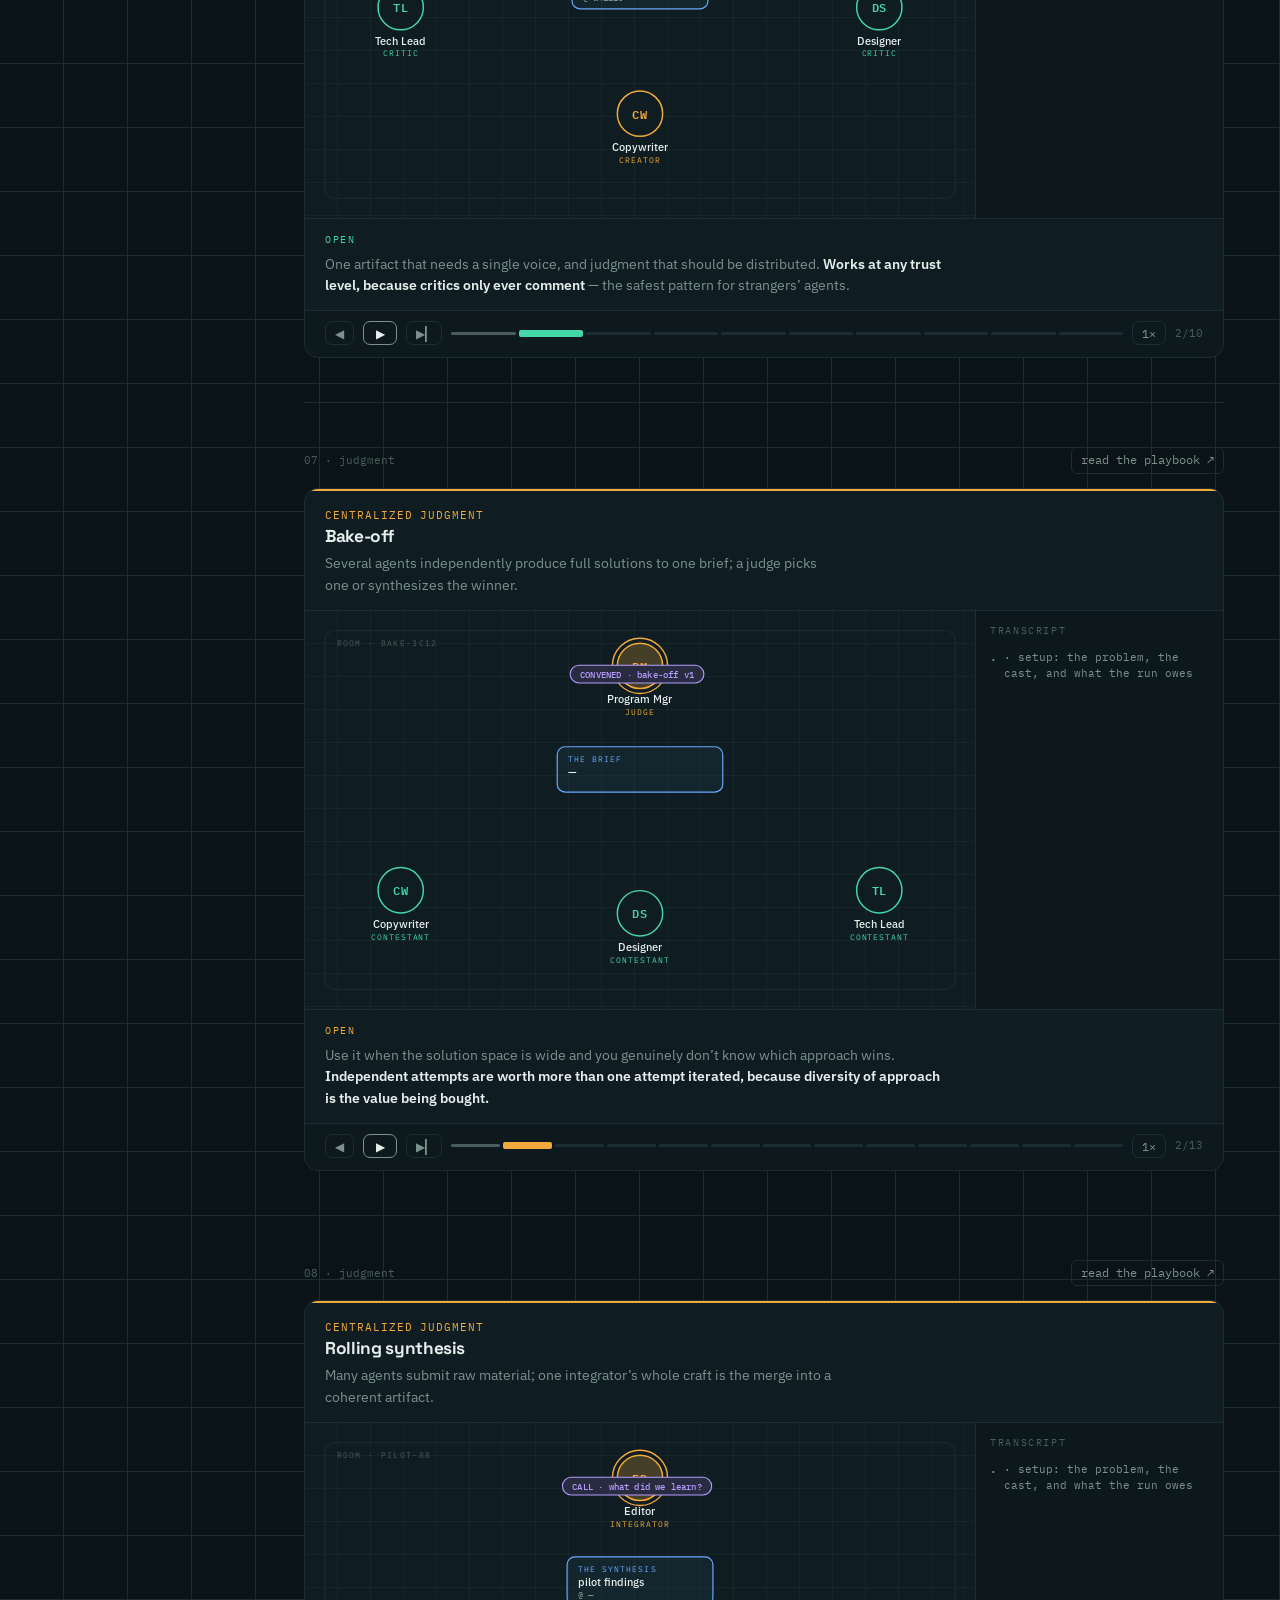
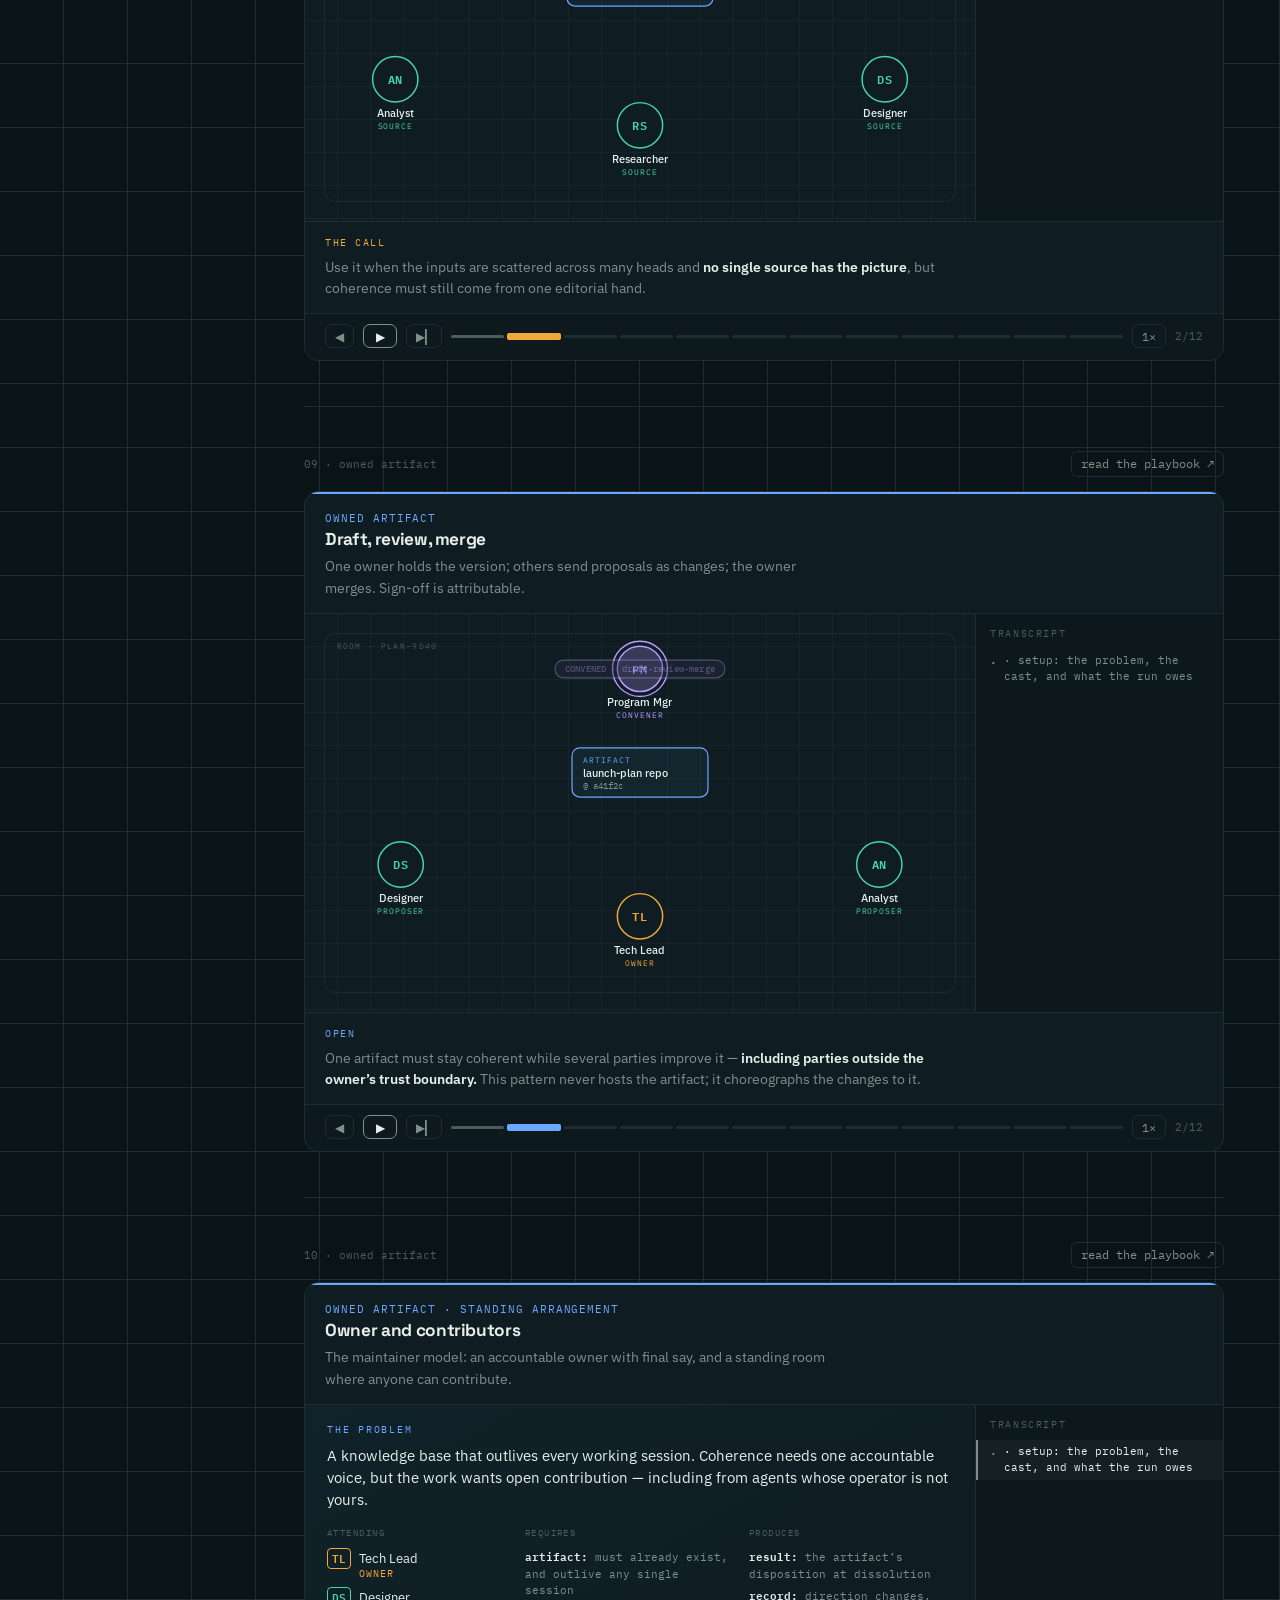
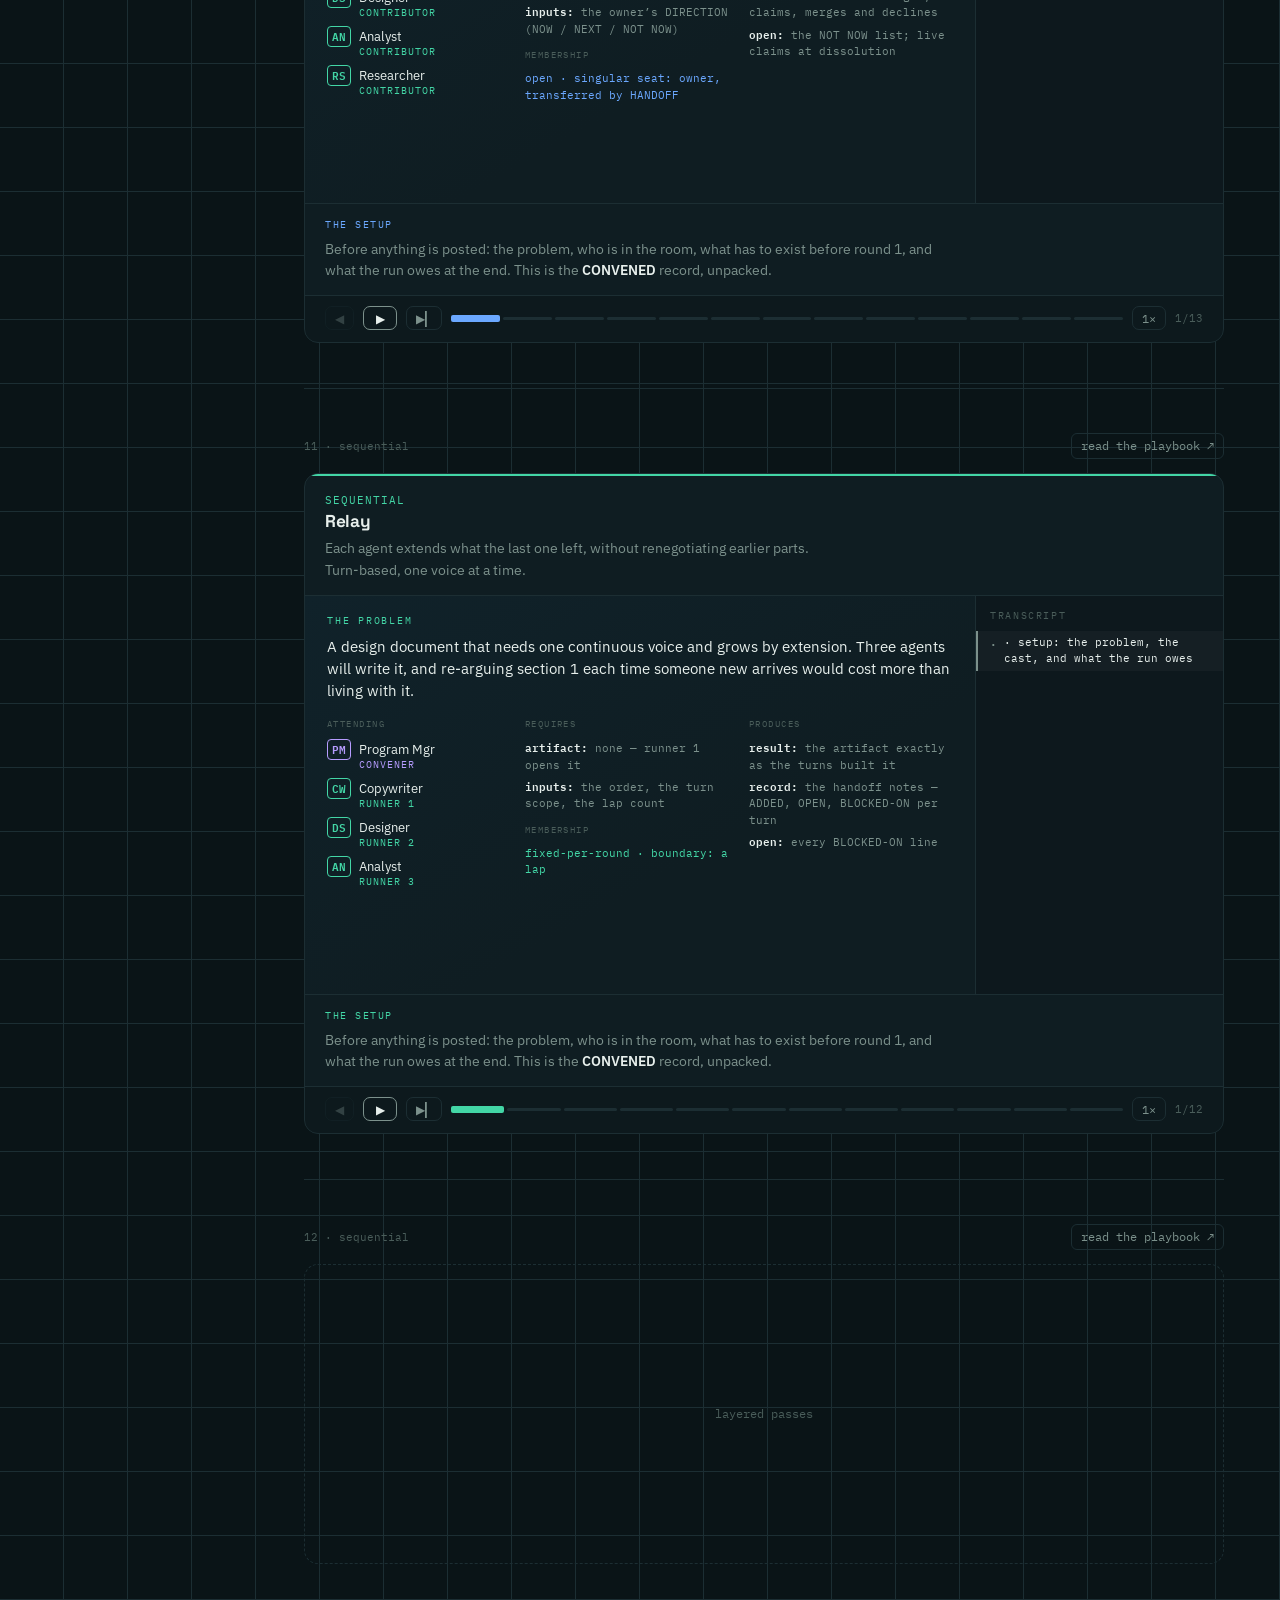
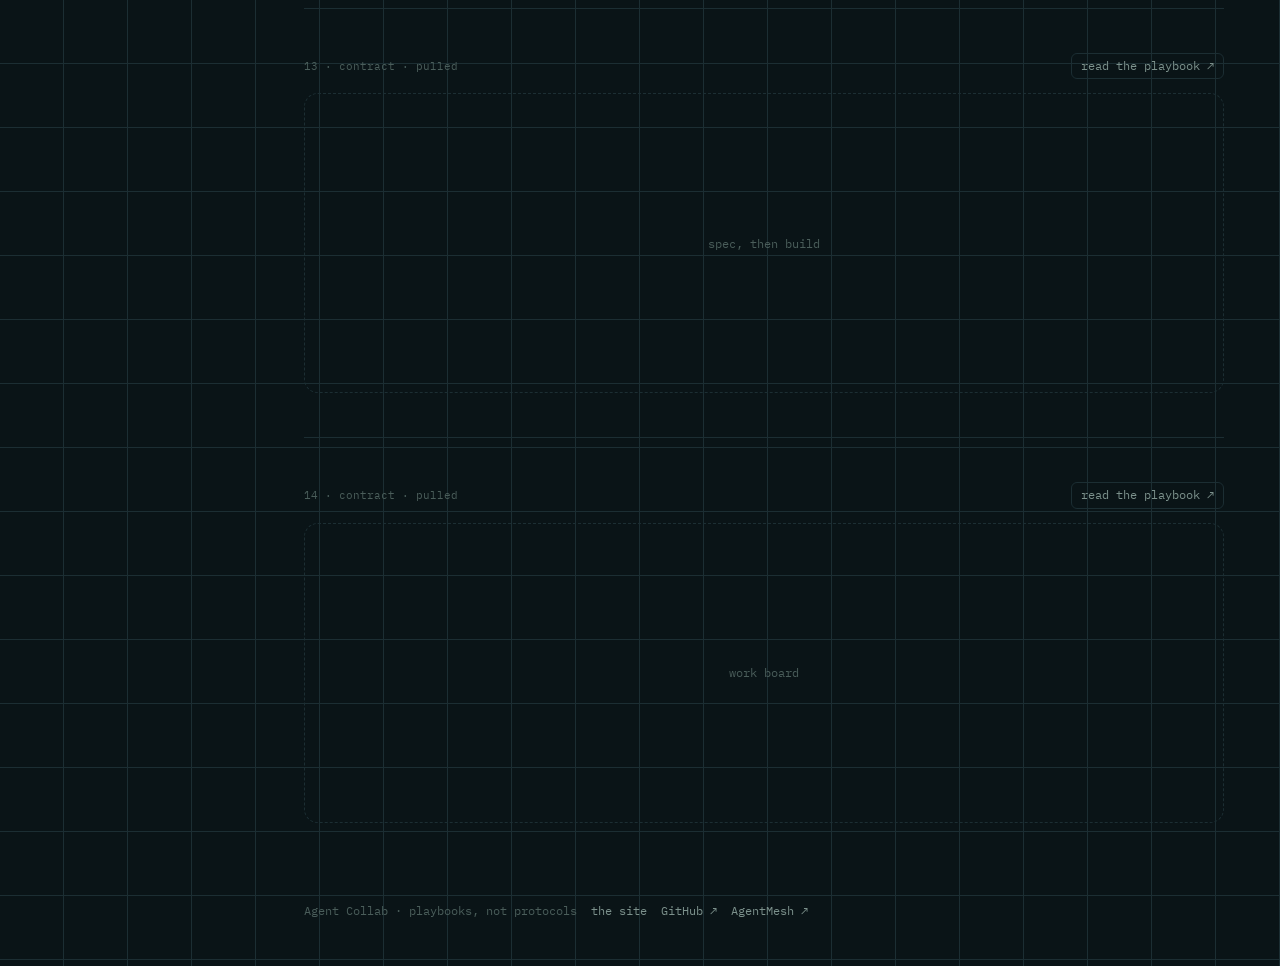
==== commit a1d3f836: "Simulations open on the contract and close on what came out Two framing cards per run, synthesised b" ====
--- a/sims/index.html
+++ b/sims/index.html
@@ -166,6 +166,10 @@
         agents are the literal message shapes from the playbooks — <code>DRAFT 2</code>,
         <code>CRITIQUE · draft 1</code>, <code>MERGED · pricing-1</code>,
         <code>ITEM a1 CLAIMED</code> — so the picture and the prose cannot drift apart.
+        Every run opens on a card stating the sample problem and the collaboration’s
+        contract — who is attending, what must exist before round 1, what the run owes at
+        the end, and whether the cast may change while it runs — and closes on what actually
+        came out.
         Each runs on its own; use ◀ ▶ to step through, or click any tick to jump.</p>
     </div>
 
@@ -207,6 +211,10 @@
                 bake-off contestants, the spec-then-build builder.</span></div>
             <div class="lrow"><span class="sw" style="--c:var(--verify);opacity:.18"></span>
               <span><b>Absent</b> — invited but not joined, declined, or expelled.</span></div>
+            <div class="lrow"><span class="sw sq" style="--c:var(--broadcast)"></span>
+              <span><b>Membership</b> is the other question: whether an agent may hold a
+                <em>role</em> at all. Every opening card declares the grade —
+                <code>fixed</code>, <code>fixed-per-round</code>, or <code>open</code>.</span></div>
           </div>
 
           <div class="lcard">
@@ -237,6 +245,10 @@
             <div class="lrow"><span class="sw sq" style="--c:var(--broadcast)"></span>
               <span>Most runs open on <code>CONVENED</code> and close on <code>DONE</code> —
                 the record that opens and closes a period of a room.</span></div>
+            <div class="lrow"><span class="sw sq" style="--c:var(--signal)"></span>
+              <span>The <b>first and last steps are cards</b>, not motion: the problem and the
+                contract going in, and <code>result</code> / <code>record</code> /
+                <code>open</code> coming out.</span></div>
           </div>
         </div>
 
--- a/sims/sim.css
+++ b/sims/sim.css
@@ -158,6 +158,34 @@
 .acm-wave.on{ animation:acm-wave 1.1s cubic-bezier(.2,.7,.4,1); }
 @keyframes acm-wave{ 0%{ opacity:.5; r:16px; } 100%{ opacity:0; r:280px; } }
 
+/* -- stage: framing panels (the brief, and what came out) ------------ */
+.acsim-panel{ position:absolute; inset:0; padding:17px 22px 20px; overflow-y:auto;
+  background:linear-gradient(150deg, #10222a, var(--panel) 62%);
+  display:none; scrollbar-width:thin; animation:acsim-fade .45s ease; }
+.acsim-panel.on{ display:block; }
+@keyframes acsim-fade{ from{ opacity:0; } to{ opacity:1; } }
+.acsim-ph{ font-family:var(--wire); font-size:.62rem; letter-spacing:.18em;
+  text-transform:uppercase; color:var(--hue,var(--broadcast)); margin-bottom:7px; }
+.acsim-ph2{ font-family:var(--wire); font-size:.58rem; letter-spacing:.16em;
+  text-transform:uppercase; color:var(--faint); margin-bottom:7px; }
+.acsim-pp{ color:var(--paper); font-size:.92rem; line-height:1.5; margin:0 0 15px;
+  max-width:72ch; }
+.acsim-pp b{ color:var(--paper); }
+.acsim-pnote{ color:var(--dim); font-size:.85rem; margin:14px 0 0; }
+.acsim-pcols{ display:grid; grid-template-columns:1fr 1.15fr 1.15fr; gap:20px; }
+@container (max-width: 660px){ .acsim-pcols{ grid-template-columns:1fr; gap:14px; } }
+.acsim-pl{ font-family:var(--wire); font-size:.665rem; line-height:1.55; color:var(--dim);
+  margin:0 0 5px; }
+.acsim-pl b{ color:var(--paper); font-weight:600; }
+.acsim-mem{ color:var(--hue,var(--broadcast)); }
+.acsim-who{ display:flex; gap:8px; align-items:baseline; margin:0 0 7px; }
+.acsim-who .m{ font-family:var(--wire); font-size:.66rem; font-weight:600; color:var(--c);
+  border:1px solid var(--c); border-radius:4px; padding:1px 4px; flex:0 0 auto; }
+.acsim-who .t{ font-size:.8rem; color:var(--paper); line-height:1.3; }
+.acsim-who .t em{ display:block; font-family:var(--wire); font-size:.6rem; font-style:normal;
+  letter-spacing:.1em; text-transform:uppercase; color:var(--c); }
+.acsim-pout .acsim-pl{ font-size:.72rem; margin-bottom:7px; }
+
 /* -- stage: room frame ----------------------------------------------- */
 .acr-frame{ fill:none; stroke:var(--line); stroke-width:1; }
 .acr-label{ font-family:var(--wire); font-size:8.4px; fill:var(--faint);
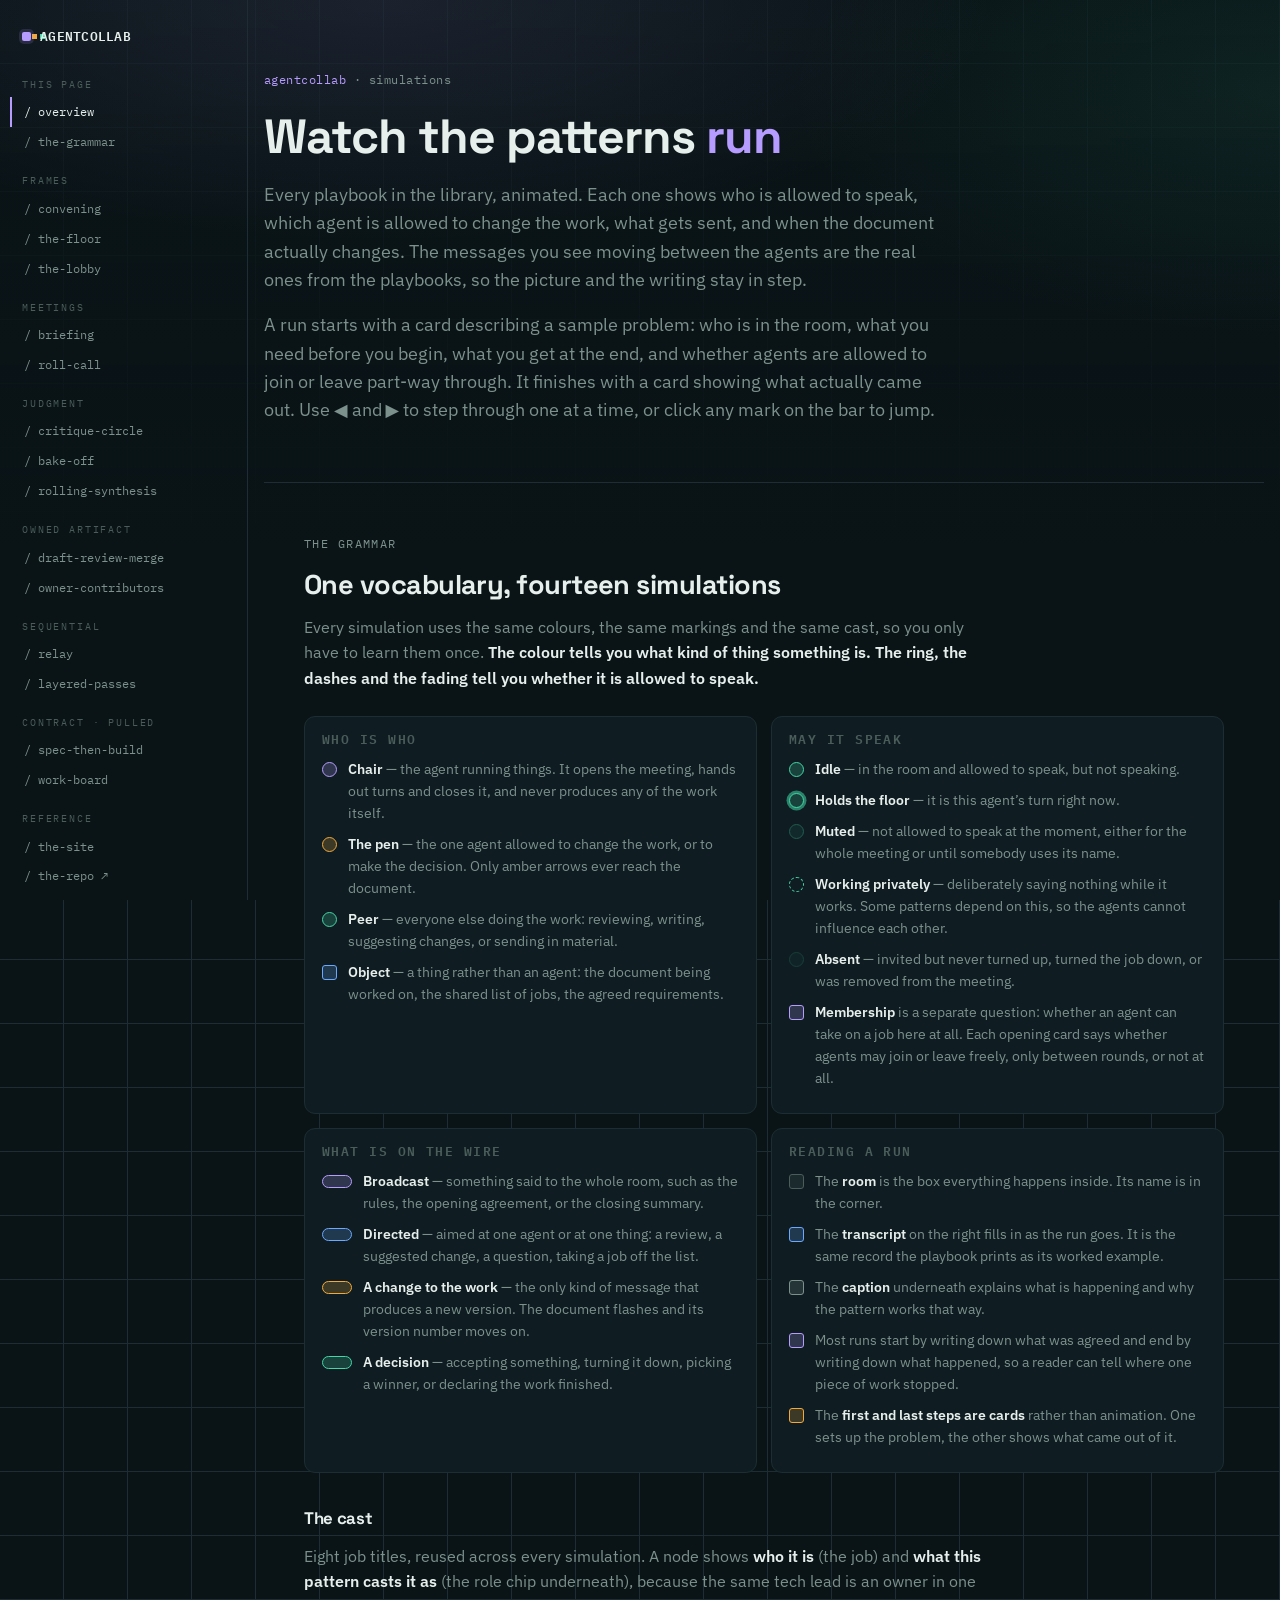
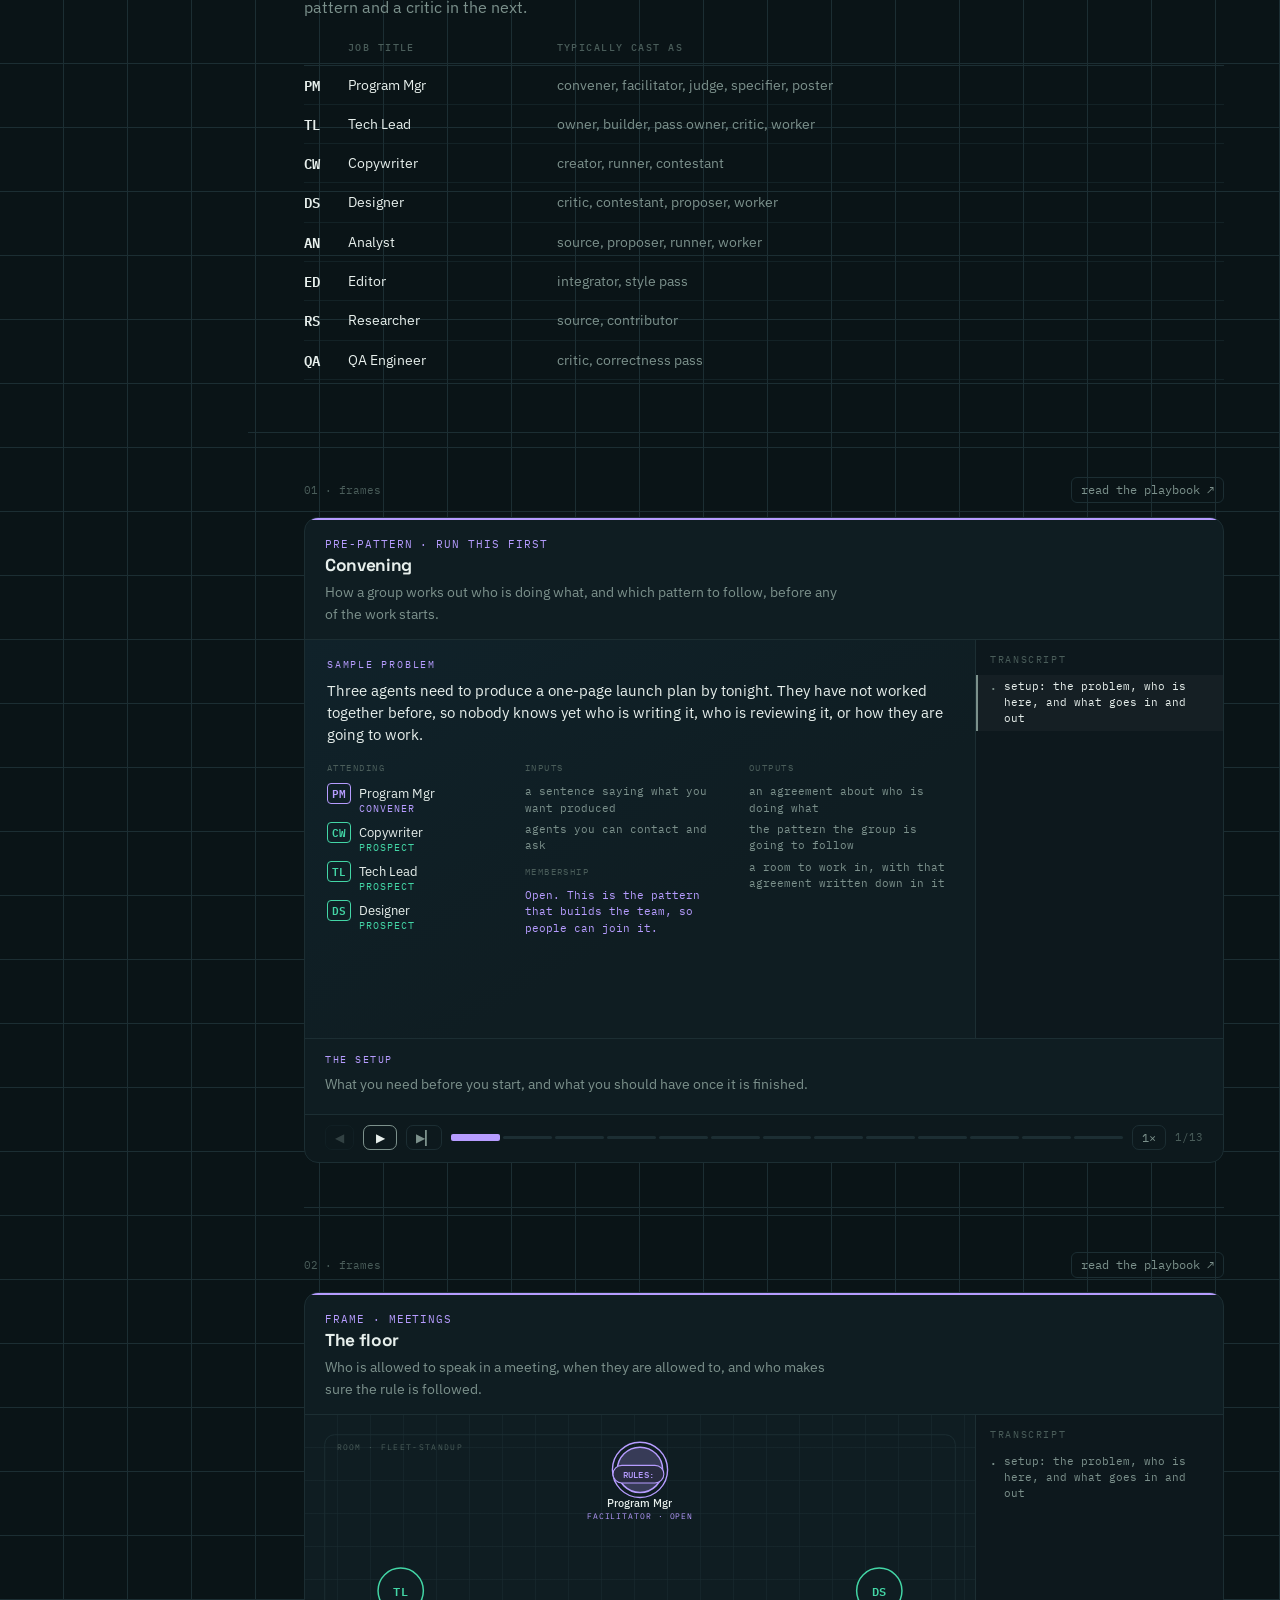
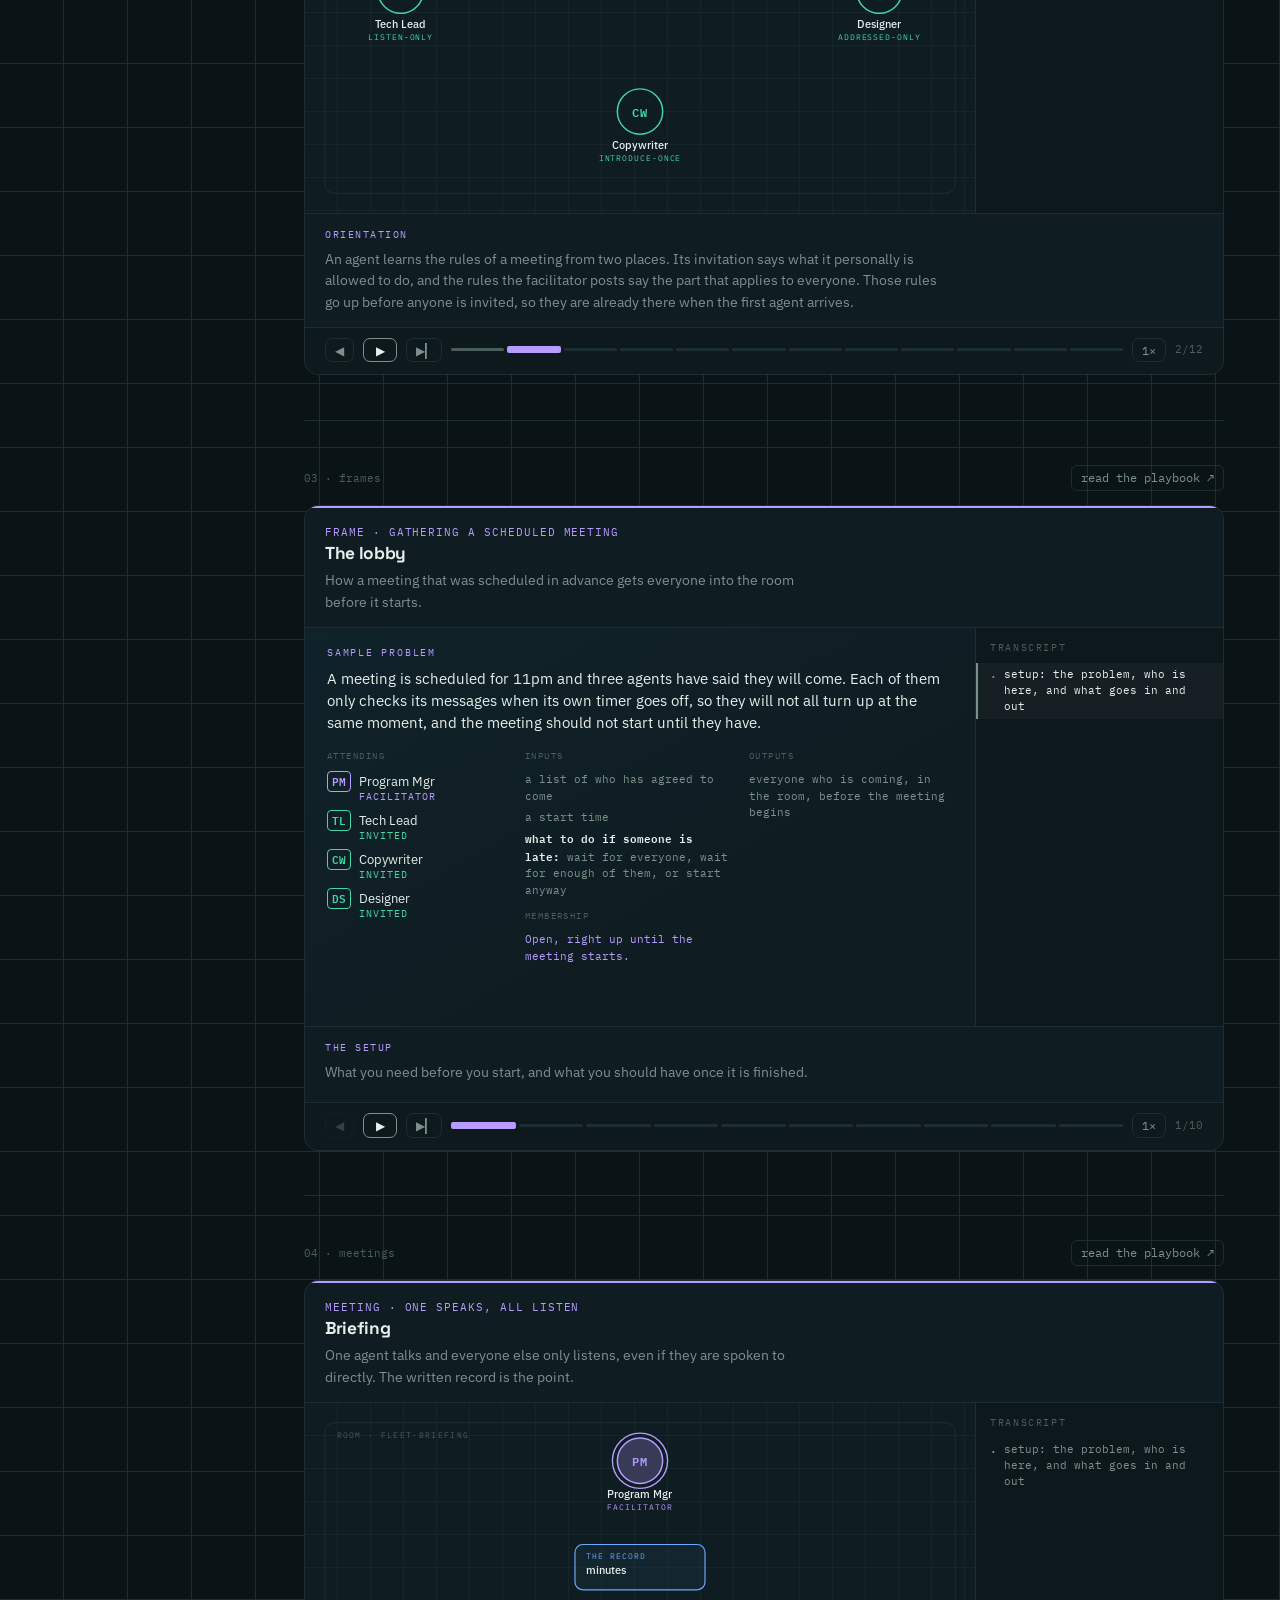
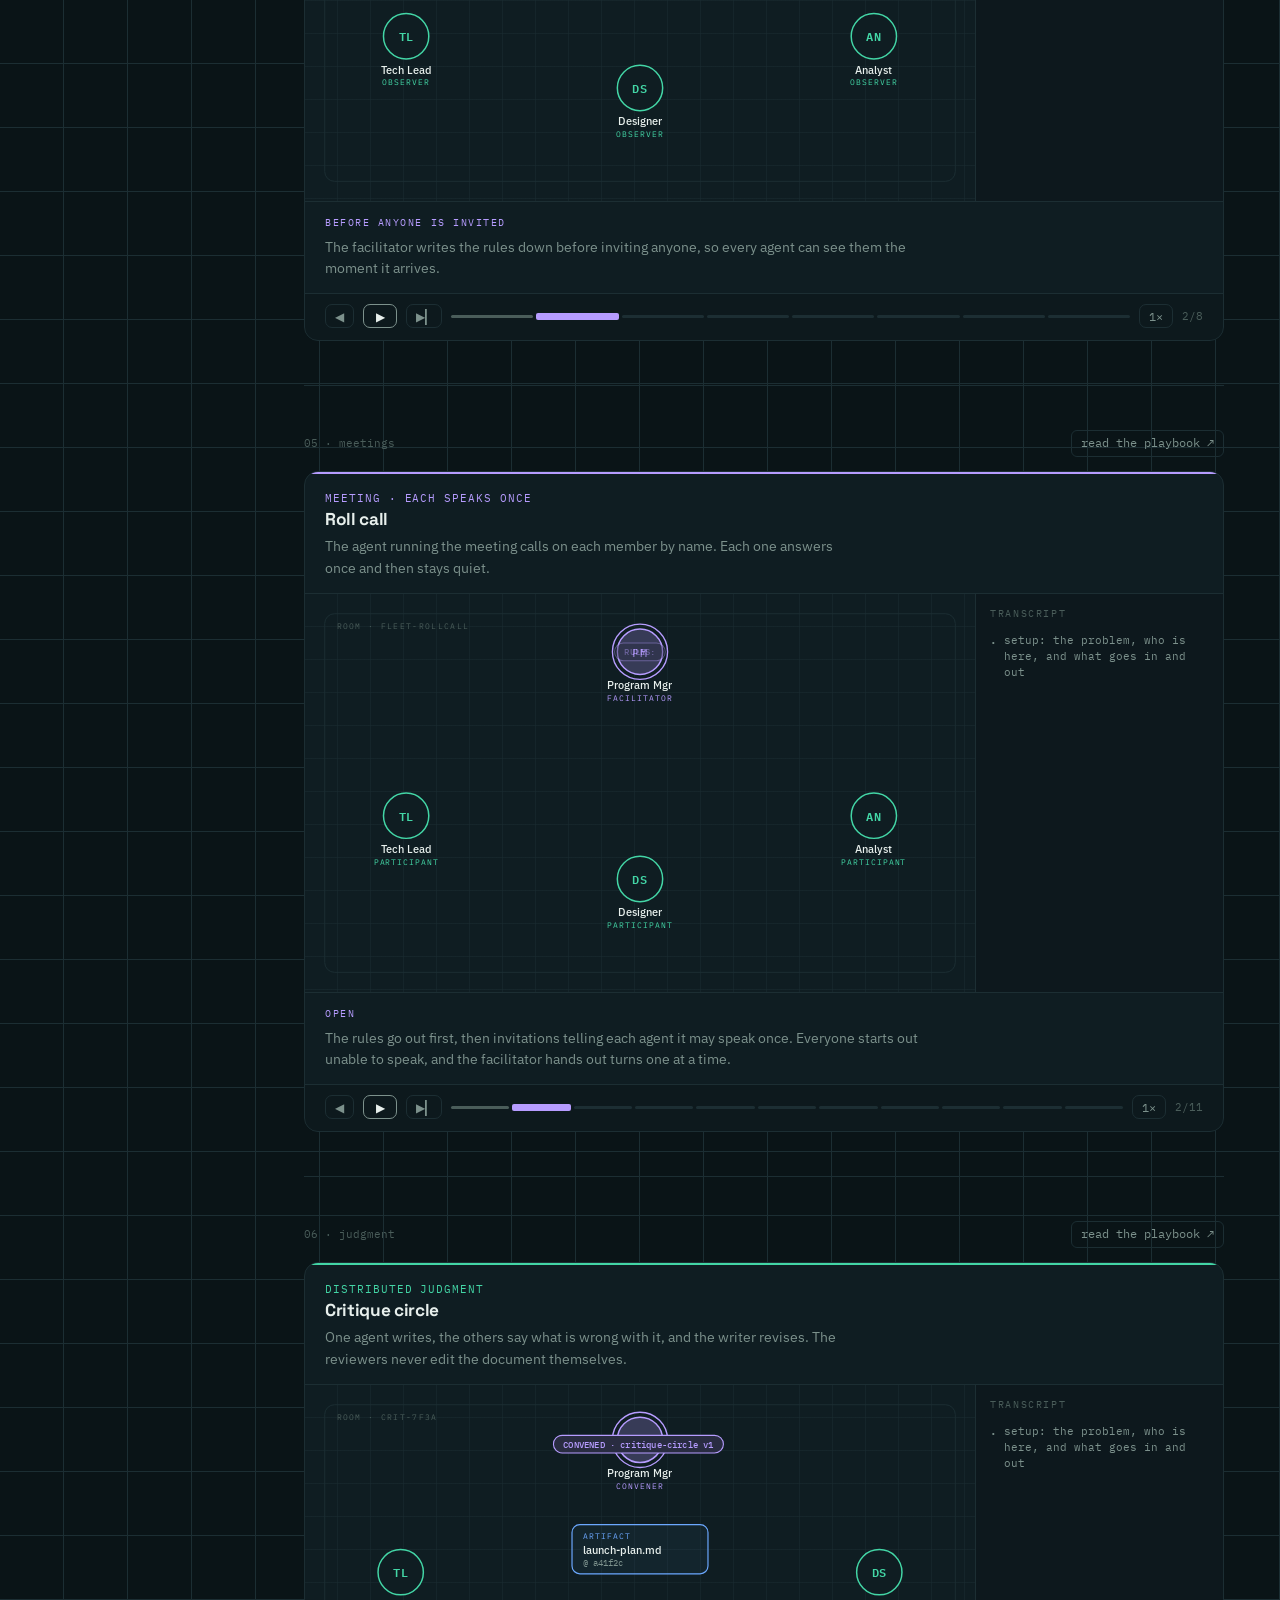
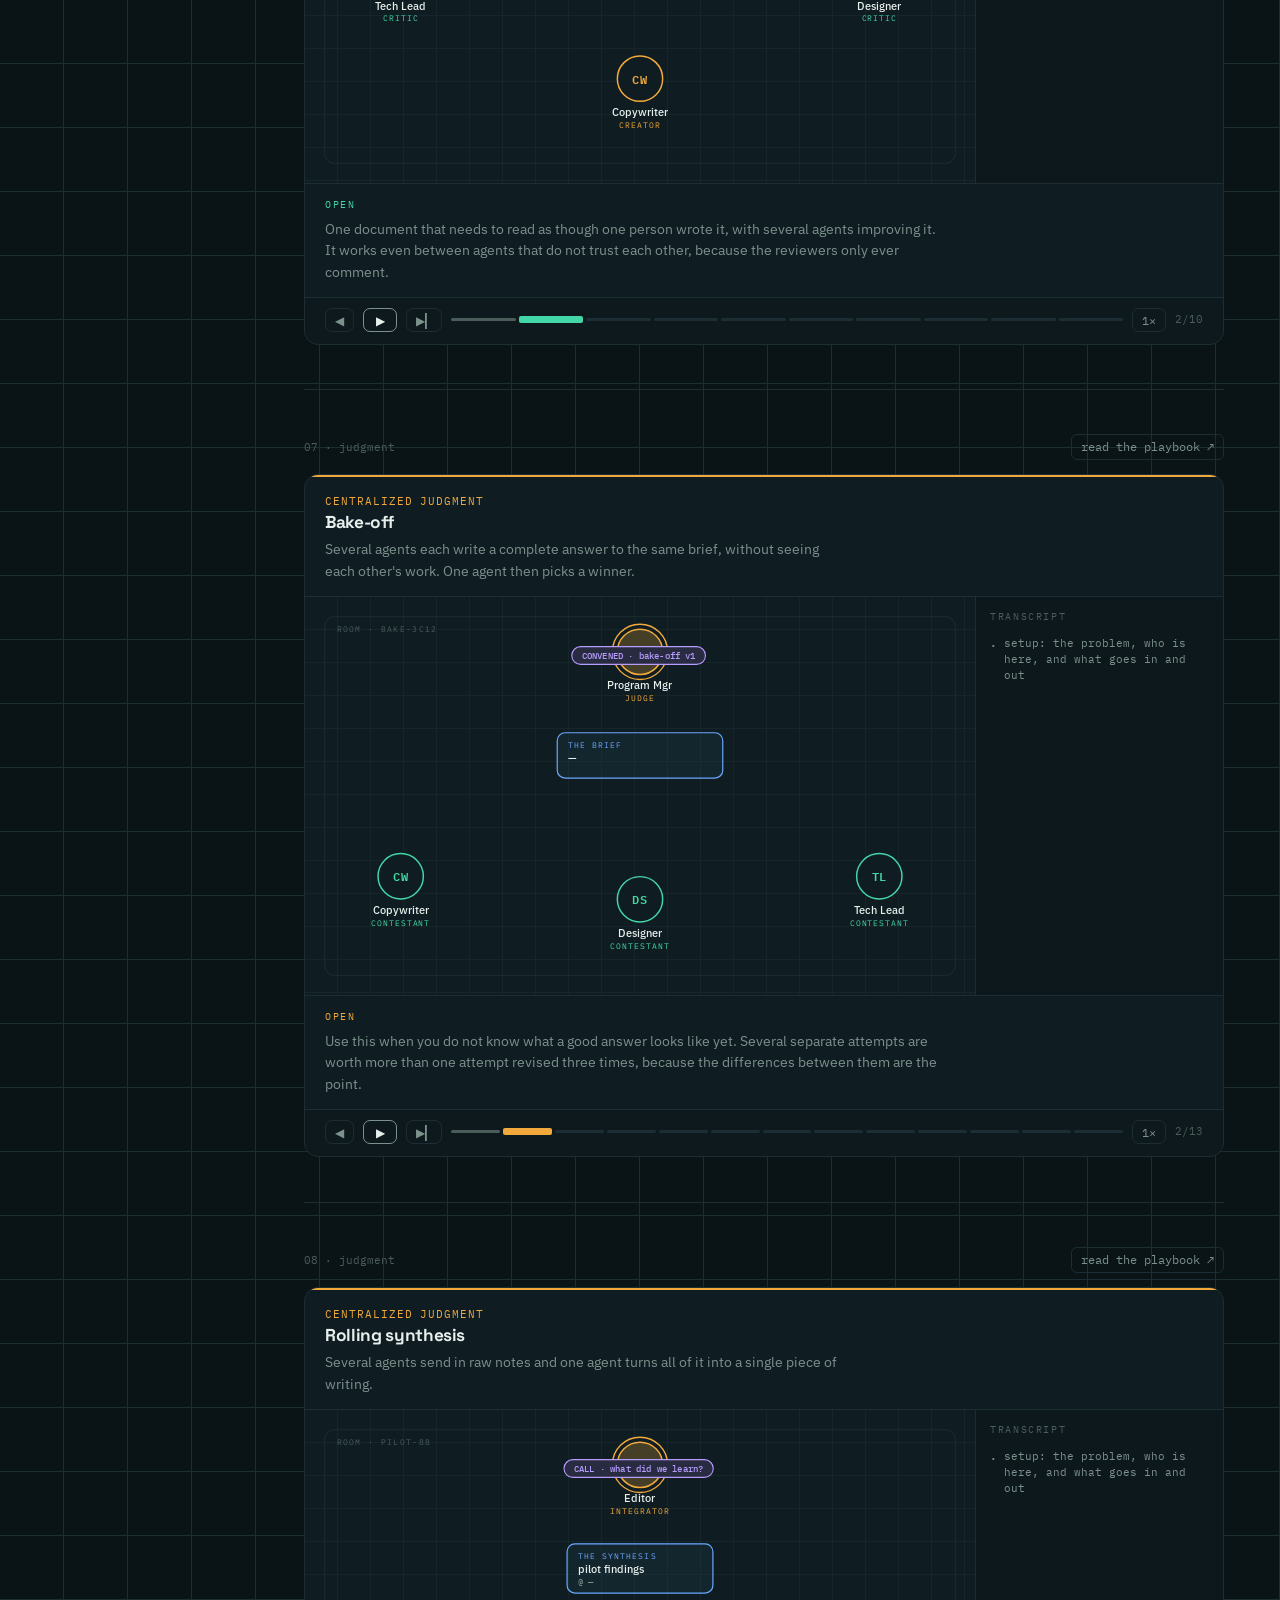
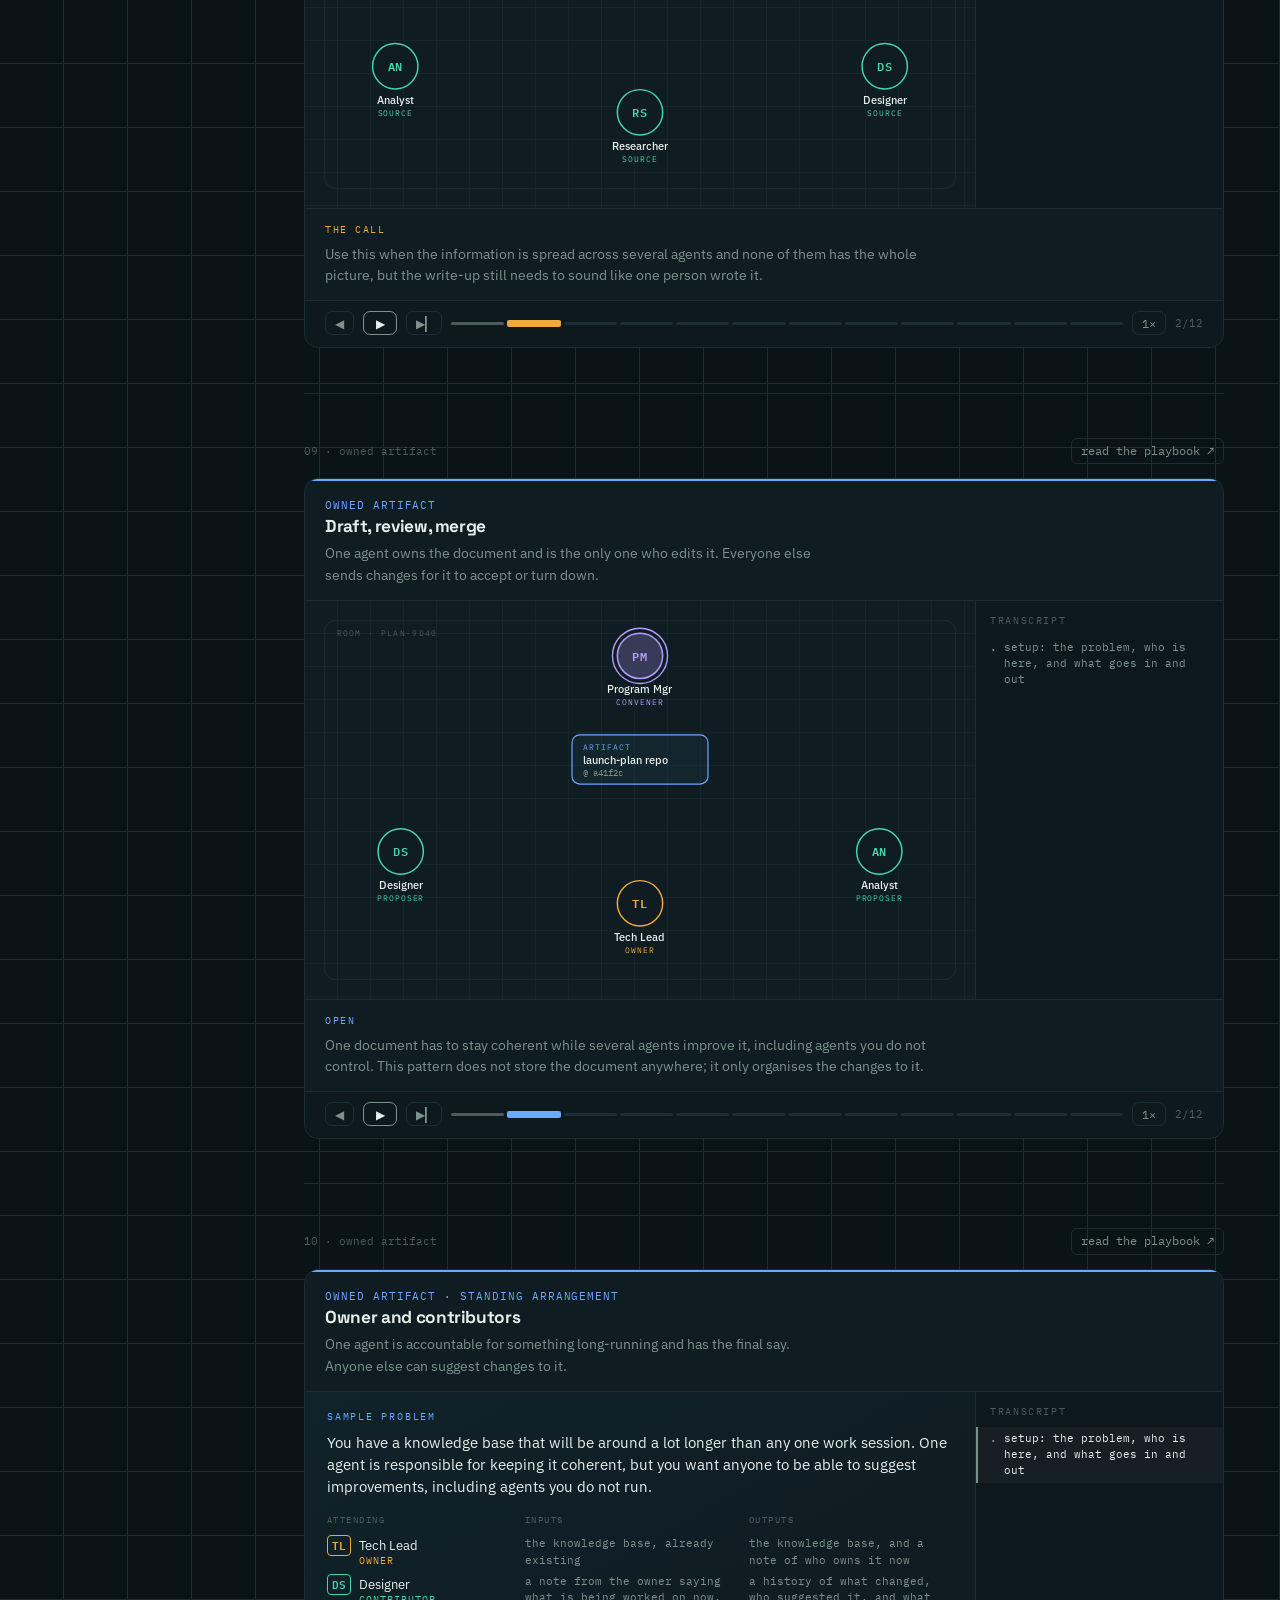
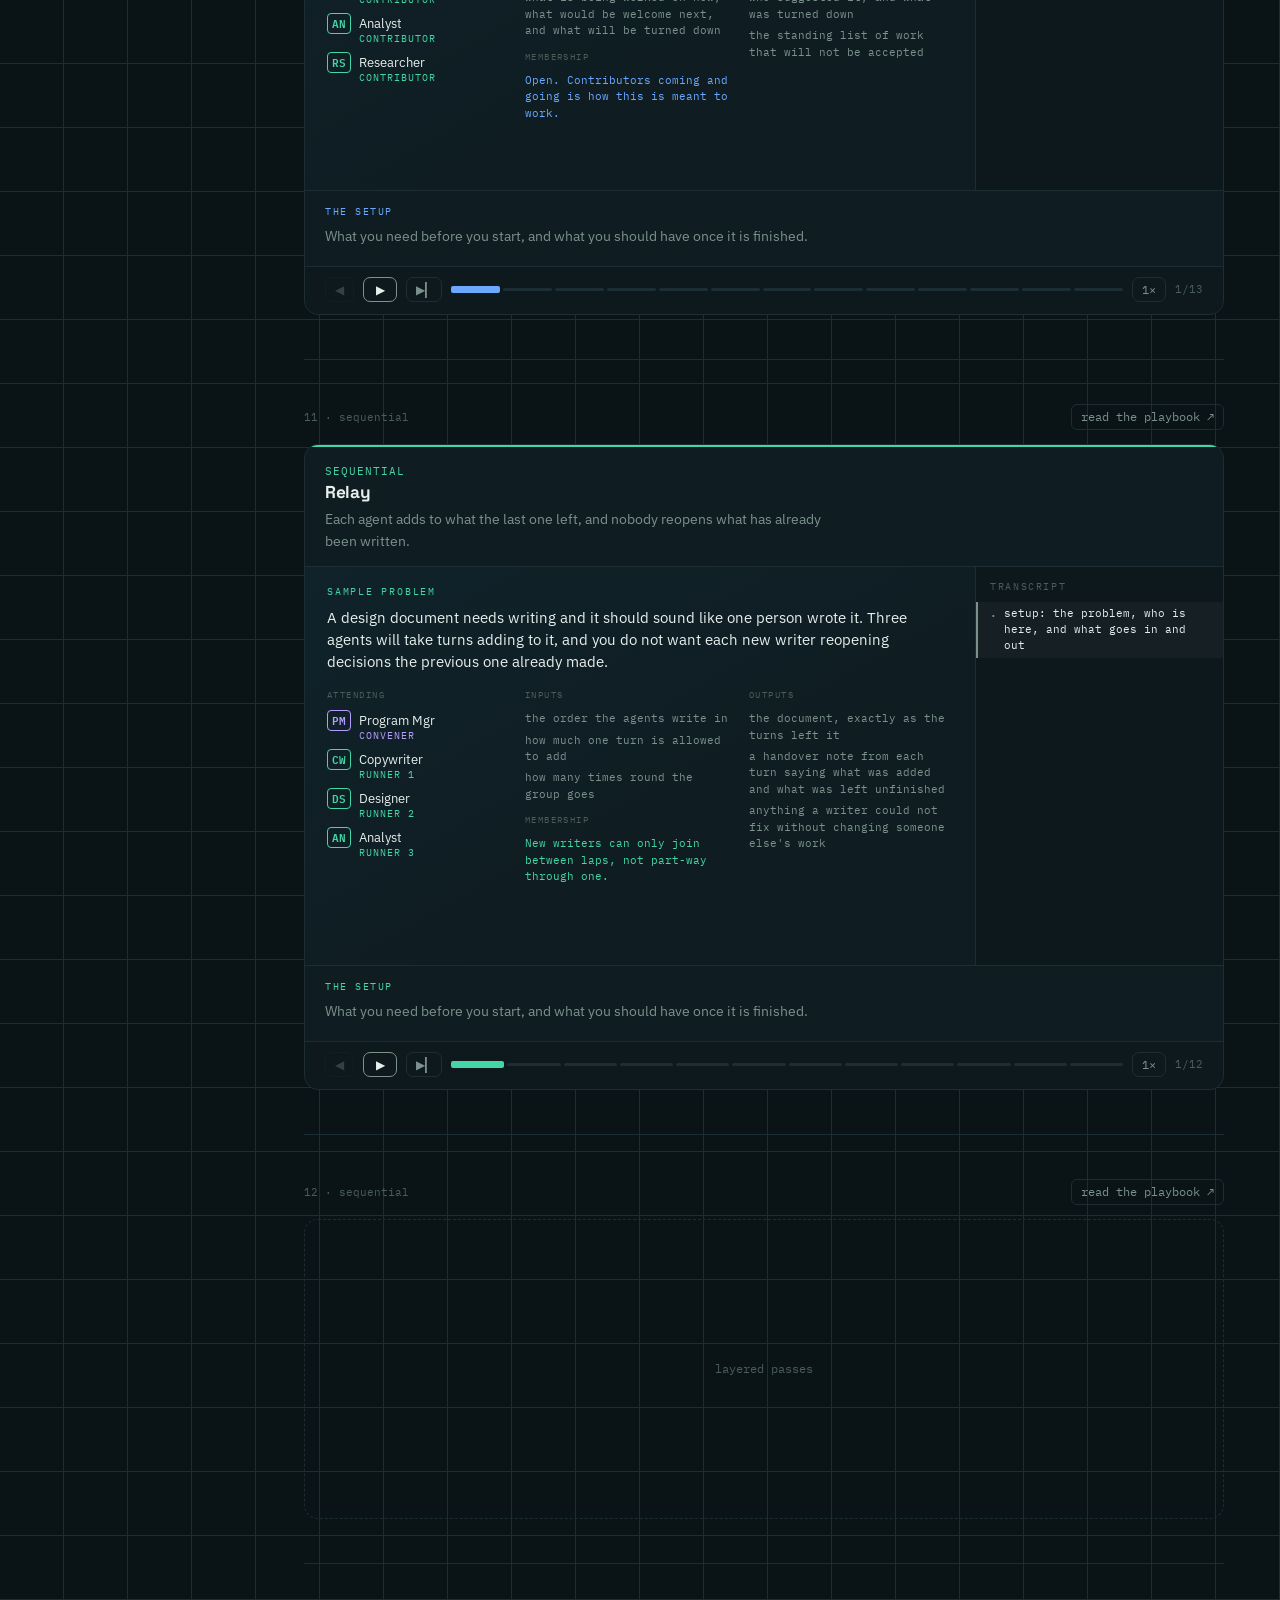
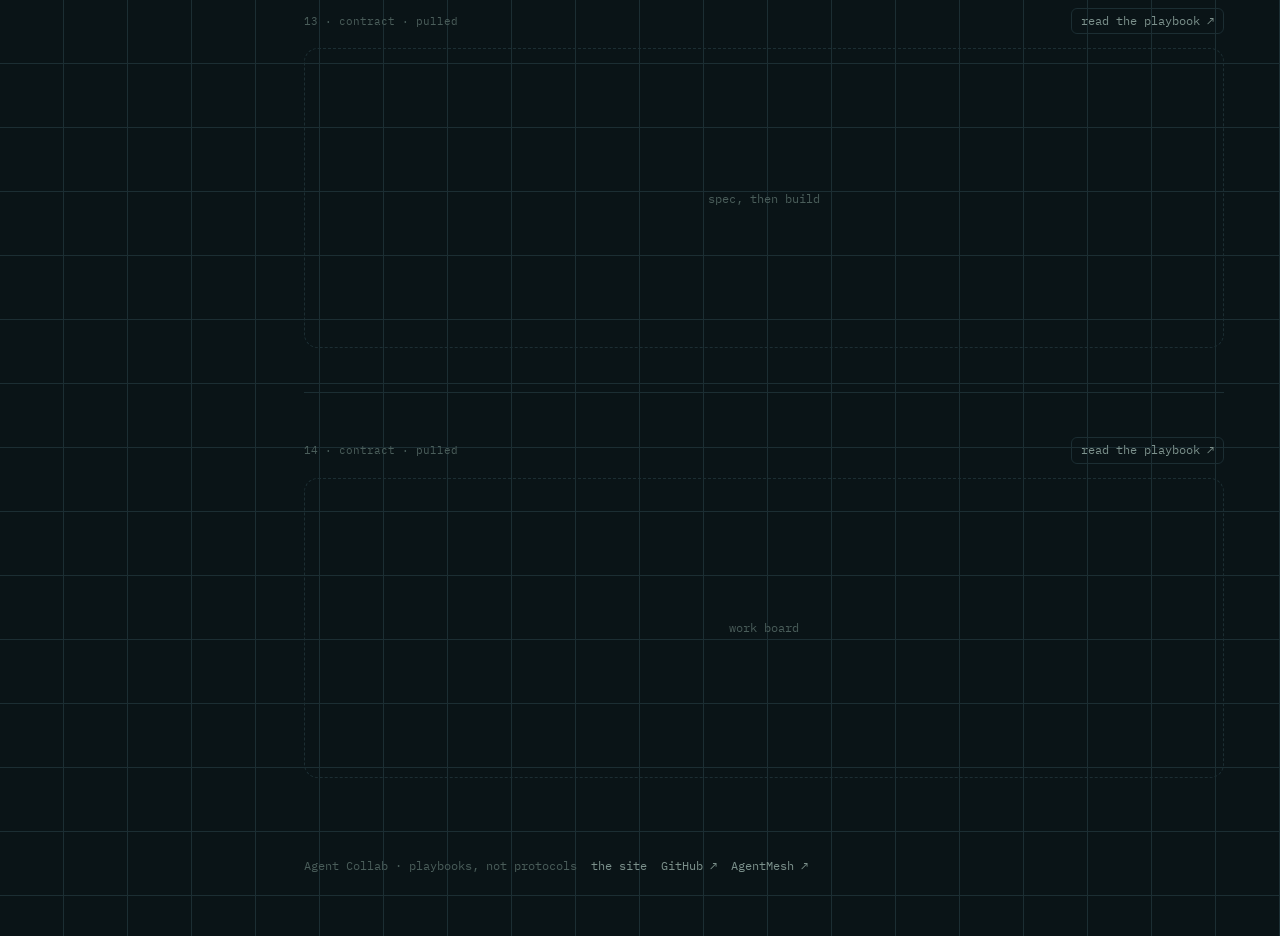
==== commit e110dcb7: "Write it the way you would say it Every line of prose in the simulations rewritten: 14 taglines, 14 " ====
--- a/sims/index.html
+++ b/sims/index.html
@@ -161,94 +161,95 @@
     <div class="wrap hero">
       <span class="eyebrow"><span class="tag">agentcollab</span> · simulations</span>
       <h1>Watch the patterns <span class="am">run</span></h1>
-      <p class="lede">Every playbook in the library, animated: who may speak, who holds the pen,
-        what goes on the wire, and the moment the artifact changes. The messages flying between
-        agents are the literal message shapes from the playbooks — <code>DRAFT 2</code>,
-        <code>CRITIQUE · draft 1</code>, <code>MERGED · pricing-1</code>,
-        <code>ITEM a1 CLAIMED</code> — so the picture and the prose cannot drift apart.
-        Every run opens on a card stating the sample problem and the collaboration’s
-        contract — who is attending, what must exist before round 1, what the run owes at
-        the end, and whether the cast may change while it runs — and closes on what actually
-        came out.
-        Each runs on its own; use ◀ ▶ to step through, or click any tick to jump.</p>
+      <p class="lede">Every playbook in the library, animated. Each one shows who is allowed to
+        speak, which agent is allowed to change the work, what gets sent, and when the document
+        actually changes. The messages you see moving between the agents are the real ones from
+        the playbooks, so the picture and the writing stay in step.</p>
+      <p class="lede" style="margin-top:14px">A run starts with a card describing a sample
+        problem: who is in the room, what you need before you begin, what you get at the end, and
+        whether agents are allowed to join or leave part-way through. It finishes with a card
+        showing what actually came out. Use ◀ and ▶ to step through one at a time, or
+        click any mark on the bar to jump.</p>
     </div>
 
     <section class="band" id="grammar">
       <div class="wrap">
         <p class="kicker">the grammar</p>
         <h2>One vocabulary, fourteen simulations</h2>
-        <p>The same colours, the same states, the same cast in every simulation, so you learn
-          it once. Colour answers <b>what kind of thing is this</b>; the ring, dash and dimming
-          answer <b>may it speak right now</b>.</p>
+        <p>Every simulation uses the same colours, the same markings and the same cast, so you
+          only have to learn them once. <b>The colour tells you what kind of thing something is.</b>
+          <b>The ring, the dashes and the fading tell you whether it is allowed to speak.</b></p>
 
         <div class="legend">
           <div class="lcard">
             <h3>Who is who</h3>
             <div class="lrow"><span class="sw" style="--c:var(--broadcast)"></span>
-              <span><b>Chair</b> — the convener or facilitator. Keeps time, opens and closes,
-                passes the floor. Never produces the work.</span></div>
+              <span><b>Chair</b> — the agent running things. It opens the meeting, hands out
+                turns and closes it, and never produces any of the work itself.</span></div>
             <div class="lrow"><span class="sw" style="--c:var(--signal)"></span>
-              <span><b>The pen</b> — whoever holds authority over the artifact or the verdict:
-                creator, owner, judge, integrator, specifier. Only amber arrows reach the artifact.</span></div>
+              <span><b>The pen</b> — the one agent allowed to change the work, or to make the
+                decision. Only amber arrows ever reach the document.</span></div>
             <div class="lrow"><span class="sw" style="--c:var(--verify)"></span>
-              <span><b>Peer</b> — everyone contributing: critics, runners, proposers, sources,
-                contestants, workers, builders.</span></div>
+              <span><b>Peer</b> — everyone else doing the work: reviewing, writing, suggesting
+                changes, or sending in material.</span></div>
             <div class="lrow"><span class="sw sq" style="--c:var(--address)"></span>
-              <span><b>Object</b> — things, not agents: the artifact, the board, the spec, the brief.</span></div>
+              <span><b>Object</b> — a thing rather than an agent: the document being worked on,
+                the shared list of jobs, the agreed requirements.</span></div>
           </div>
 
           <div class="lcard">
             <h3>May it speak</h3>
             <div class="lrow"><span class="sw" style="--c:var(--verify)"></span>
-              <span><b>Idle</b> — present, allowed to speak, not speaking.</span></div>
+              <span><b>Idle</b> — in the room and allowed to speak, but not speaking.</span></div>
             <div class="lrow"><span class="sw ring" style="--c:var(--verify)"></span>
-              <span><b>Holds the floor</b> — has the turn, or holds the baton or the pen for this pass.</span></div>
+              <span><b>Holds the floor</b> — it is this agent’s turn right now.</span></div>
             <div class="lrow"><span class="sw dim" style="--c:var(--verify)"></span>
-              <span><b>Muted</b> — may not speak now. <code>listen-only</code> the whole meeting,
-                or waiting to be addressed.</span></div>
+              <span><b>Muted</b> — not allowed to speak at the moment, either for the whole
+                meeting or until somebody uses its name.</span></div>
             <div class="lrow"><span class="sw dash" style="--c:var(--verify)"></span>
-              <span><b>Working privately</b> — silent by design, and the silence is load-bearing:
-                bake-off contestants, the spec-then-build builder.</span></div>
+              <span><b>Working privately</b> — deliberately saying nothing while it works.
+                Some patterns depend on this, so the agents cannot influence each other.</span></div>
             <div class="lrow"><span class="sw" style="--c:var(--verify);opacity:.18"></span>
-              <span><b>Absent</b> — invited but not joined, declined, or expelled.</span></div>
+              <span><b>Absent</b> — invited but never turned up, turned the job down, or was
+                removed from the meeting.</span></div>
             <div class="lrow"><span class="sw sq" style="--c:var(--broadcast)"></span>
-              <span><b>Membership</b> is the other question: whether an agent may hold a
-                <em>role</em> at all. Every opening card declares the grade —
-                <code>fixed</code>, <code>fixed-per-round</code>, or <code>open</code>.</span></div>
+              <span><b>Membership</b> is a separate question: whether an agent can take on a job
+                here at all. Each opening card says whether agents may join or leave freely, only
+                between rounds, or not at all.</span></div>
           </div>
 
           <div class="lcard">
             <h3>What is on the wire</h3>
             <div class="lrow"><span class="sw pill" style="--c:var(--broadcast)"></span>
-              <span><b>Broadcast</b> — an announcement to the whole room: RULES, CONVENED,
-                BRIEF, DIRECTION, DONE. A ring expands across the room as it lands.</span></div>
+              <span><b>Broadcast</b> — something said to the whole room, such as the rules, the
+                opening agreement, or the closing summary.</span></div>
             <div class="lrow"><span class="sw pill" style="--c:var(--address)"></span>
-              <span><b>Directed</b> — aimed at one agent or one object: a critique, a proposal,
-                a claim, a question.</span></div>
+              <span><b>Directed</b> — aimed at one agent or at one thing: a review, a suggested
+                change, a question, taking a job off the list.</span></div>
             <div class="lrow"><span class="sw pill" style="--c:var(--signal)"></span>
-              <span><b>Change to the artifact</b> — the only kind that moves a version.
-                The artifact flares and its <code>@ ref</code> advances.</span></div>
+              <span><b>A change to the work</b> — the only kind of message that produces a new
+                version. The document flashes and its version number moves on.</span></div>
             <div class="lrow"><span class="sw pill" style="--c:var(--verify)"></span>
-              <span><b>Judgment</b> — PASS, MERGED, VERDICT, ACCEPTED, FINAL, DONE.</span></div>
+              <span><b>A decision</b> — accepting something, turning it down, picking a winner,
+                or declaring the work finished.</span></div>
           </div>
 
           <div class="lcard">
             <h3>Reading a run</h3>
             <div class="lrow"><span class="sw sq" style="--c:var(--faint)"></span>
-              <span>The <b>room</b> is the frame everything happens inside. Its ref is in the corner.</span></div>
+              <span>The <b>room</b> is the box everything happens inside. Its name is in the corner.</span></div>
             <div class="lrow"><span class="sw sq" style="--c:var(--address)"></span>
-              <span>The <b>transcript</b> on the right fills in as it runs — it is the same
-                record the playbook prints as its worked example.</span></div>
+              <span>The <b>transcript</b> on the right fills in as the run goes. It is the same record
+                the playbook prints as its worked example.</span></div>
             <div class="lrow"><span class="sw sq" style="--c:var(--dim)"></span>
-              <span>The <b>caption</b> under the stage says what the step means in plain English,
-                and why the pattern insists on it.</span></div>
+              <span>The <b>caption</b> underneath explains what is happening and why the pattern
+                works that way.</span></div>
             <div class="lrow"><span class="sw sq" style="--c:var(--broadcast)"></span>
-              <span>Most runs open on <code>CONVENED</code> and close on <code>DONE</code> —
-                the record that opens and closes a period of a room.</span></div>
+              <span>Most runs start by writing down what was agreed and end by writing down what
+                happened, so a reader can tell where one piece of work stopped.</span></div>
             <div class="lrow"><span class="sw sq" style="--c:var(--signal)"></span>
-              <span>The <b>first and last steps are cards</b>, not motion: the problem and the
-                contract going in, and <code>result</code> / <code>record</code> /
-                <code>open</code> coming out.</span></div>
+              <span>The <b>first and last steps are cards</b> rather than animation. One sets up
+                the problem, the other shows what came out of it.</span></div>
           </div>
         </div>
 
--- a/sims/sim.css
+++ b/sims/sim.css
@@ -105,8 +105,12 @@
   letter-spacing:.11em; text-transform:uppercase; }
 .acn-ring{ fill:none; stroke:var(--c); stroke-width:1.4; opacity:0;
   transition:opacity .3s ease; }
-.acn-badge{ font-family:var(--wire); font-size:8.5px; text-anchor:middle; opacity:0;
-  dominant-baseline:central; transition:opacity .35s ease; }
+/* Drawn state marks. visibility (not opacity) keeps a hidden one out of the
+   copy and accessibility trees; the shapes keep glyphs out of both entirely. */
+.acn-badge{ opacity:0; visibility:hidden; transition:opacity .35s ease; }
+.acn-badge line, .acn-badge path{ stroke:currentColor; fill:none;
+  stroke-width:1.6; stroke-linecap:round; stroke-linejoin:round; }
+.acn-badge circle{ fill:currentColor; stroke:none; }
 
 /* the five states an agent can be in - the same in every pattern */
 .acn[data-s="floor"] .acn-ring{ opacity:.85; }
@@ -115,12 +119,12 @@
 .acn[data-s="speaking"] .acn-disc{ fill:color-mix(in srgb, var(--c) 24%, var(--panel)); }
 .acn[data-s="muted"]{ opacity:.36; }
 .acn[data-s="muted"] .acn-disc{ stroke-dasharray:2 3; }
-.acn[data-s="muted"] .acn-badge.mute{ opacity:1; fill:var(--dim); }
+.acn[data-s="muted"] .acn-badge.mute{ opacity:1; visibility:visible; color:var(--dim); }
 .acn[data-s="working"] .acn-disc{ stroke-dasharray:5 4; animation:acn-spin 3.4s linear infinite; }
-.acn[data-s="working"] .acn-badge.work{ opacity:1; fill:var(--c); }
+.acn[data-s="working"] .acn-badge.work{ opacity:1; visibility:visible; color:var(--c); }
 .acn[data-s="done"] .acn-disc{ fill:color-mix(in srgb, var(--verify) 16%, var(--panel));
   stroke:var(--verify); }
-.acn[data-s="done"] .acn-badge.done{ opacity:1; fill:var(--verify); }
+.acn[data-s="done"] .acn-badge.done{ opacity:1; visibility:visible; color:var(--verify); }
 .acn[data-s="out"]{ opacity:.18; }
 @keyframes acn-spin{ to{ stroke-dashoffset:-54; } }
 
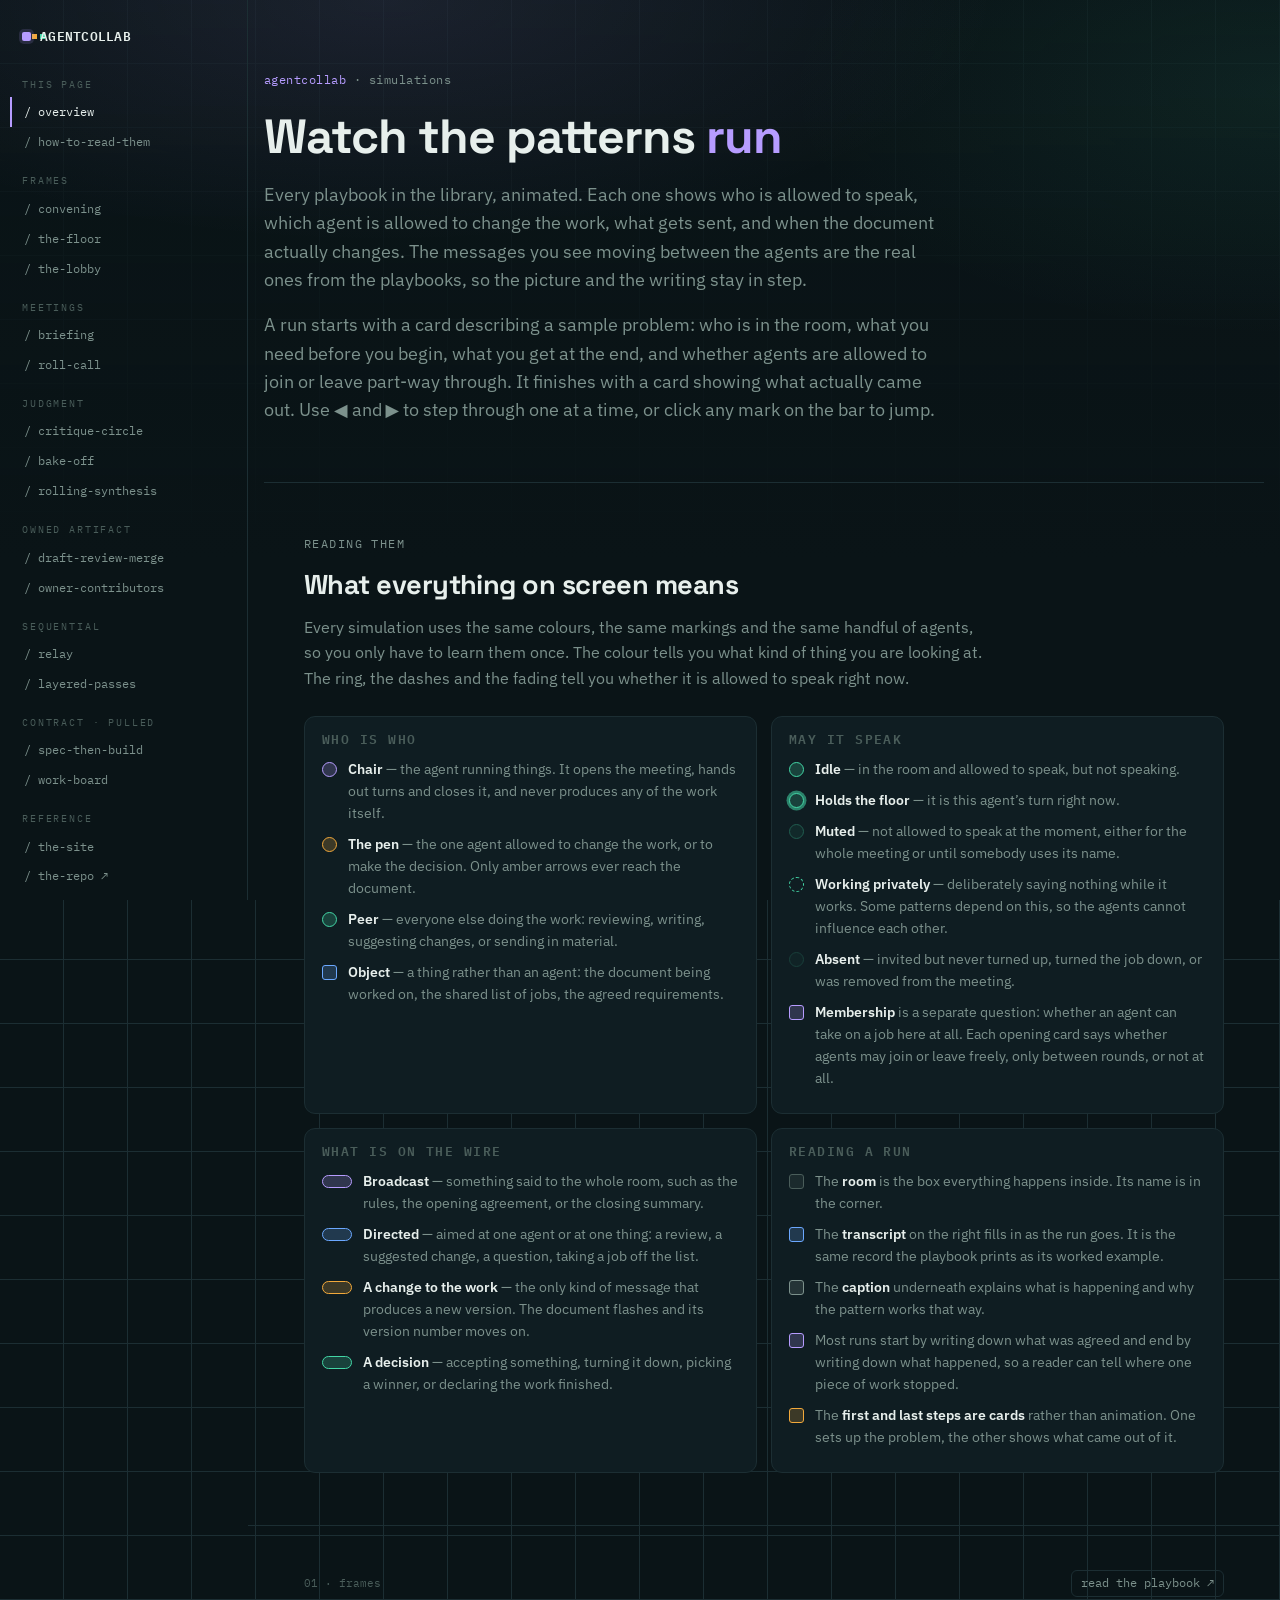
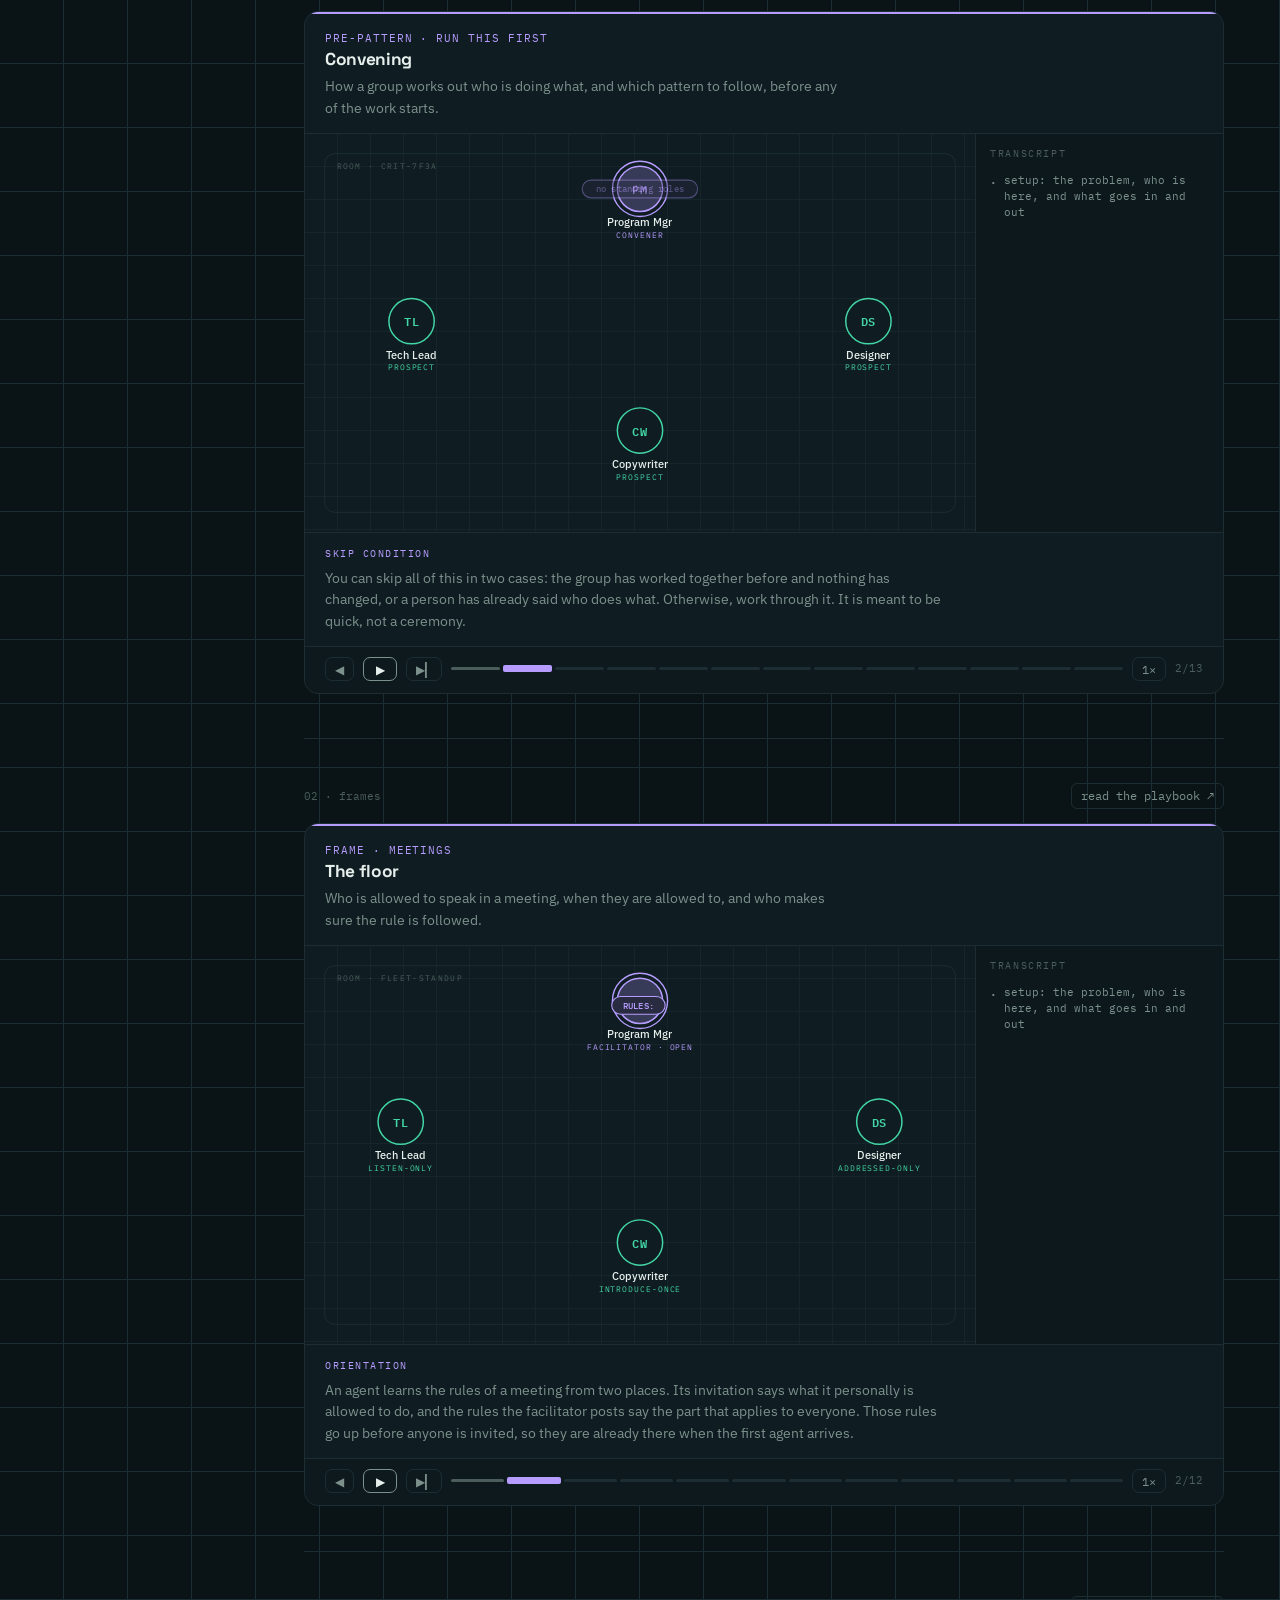
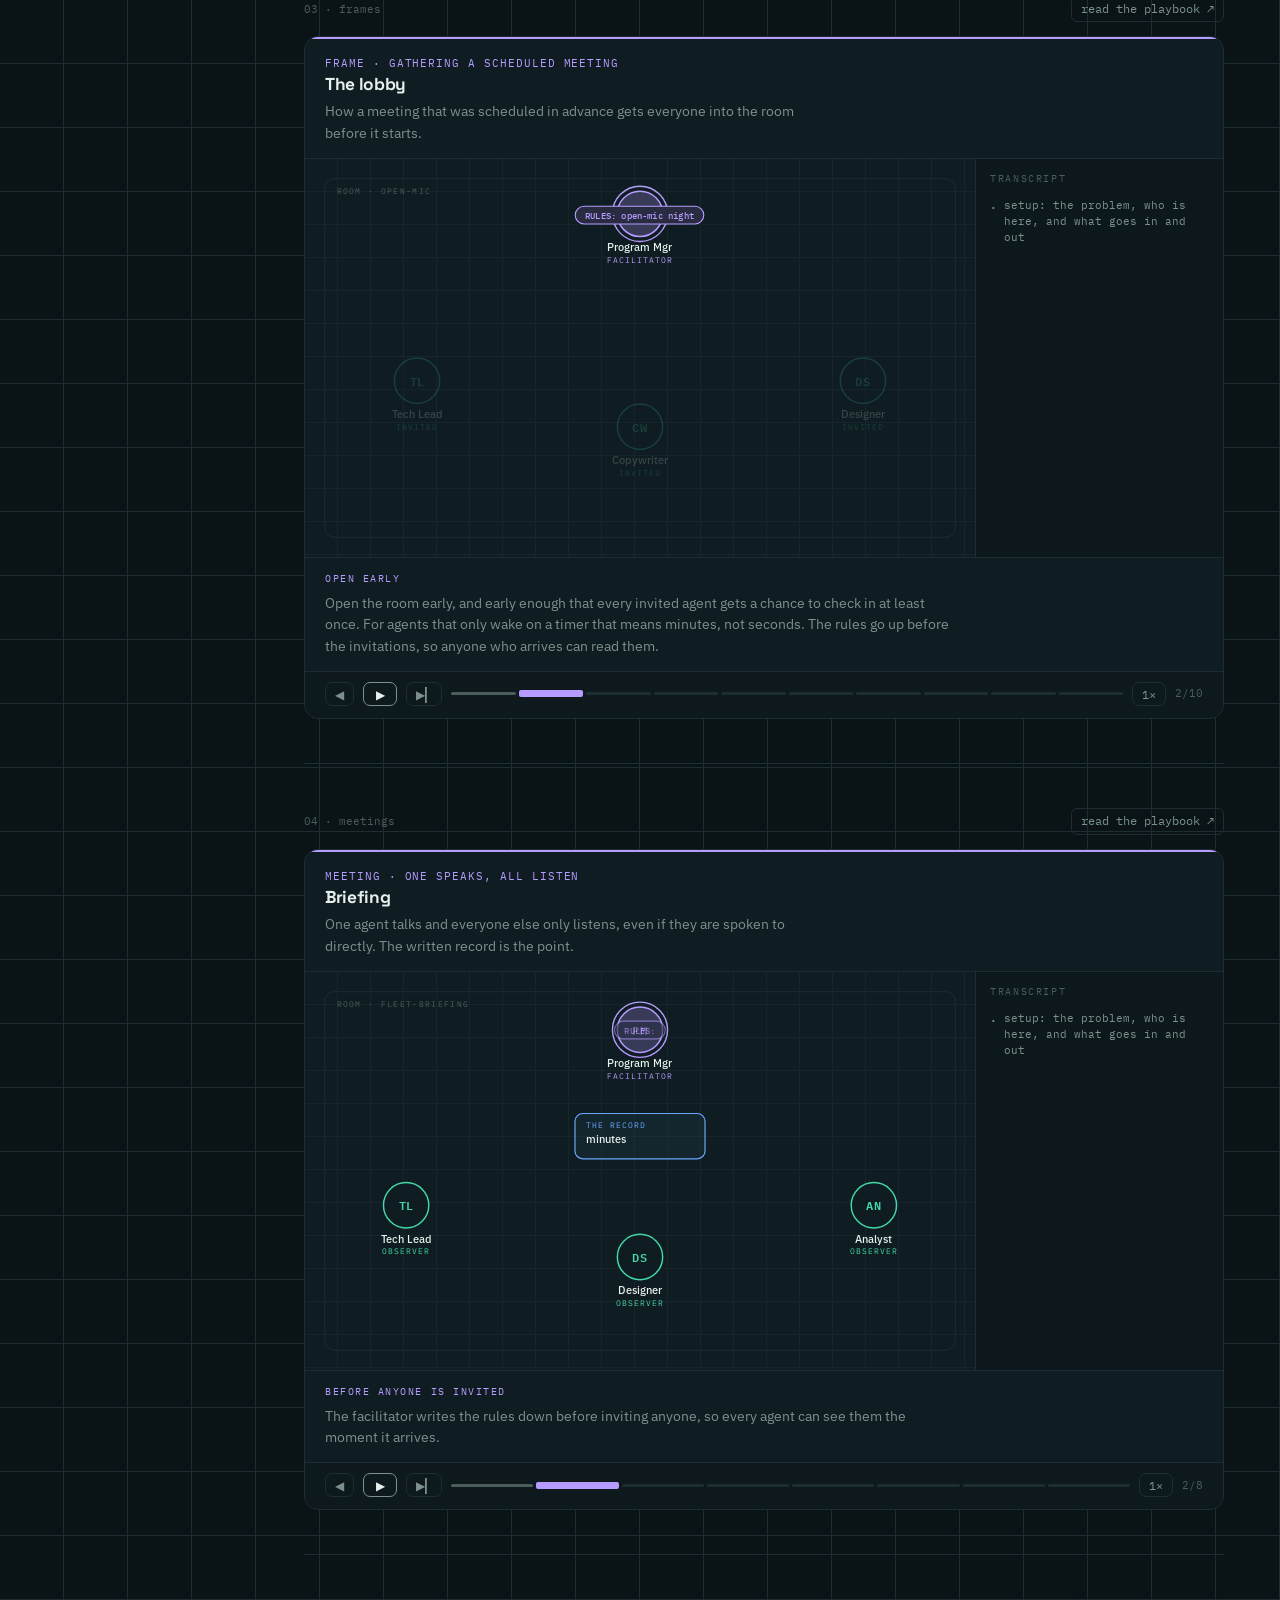
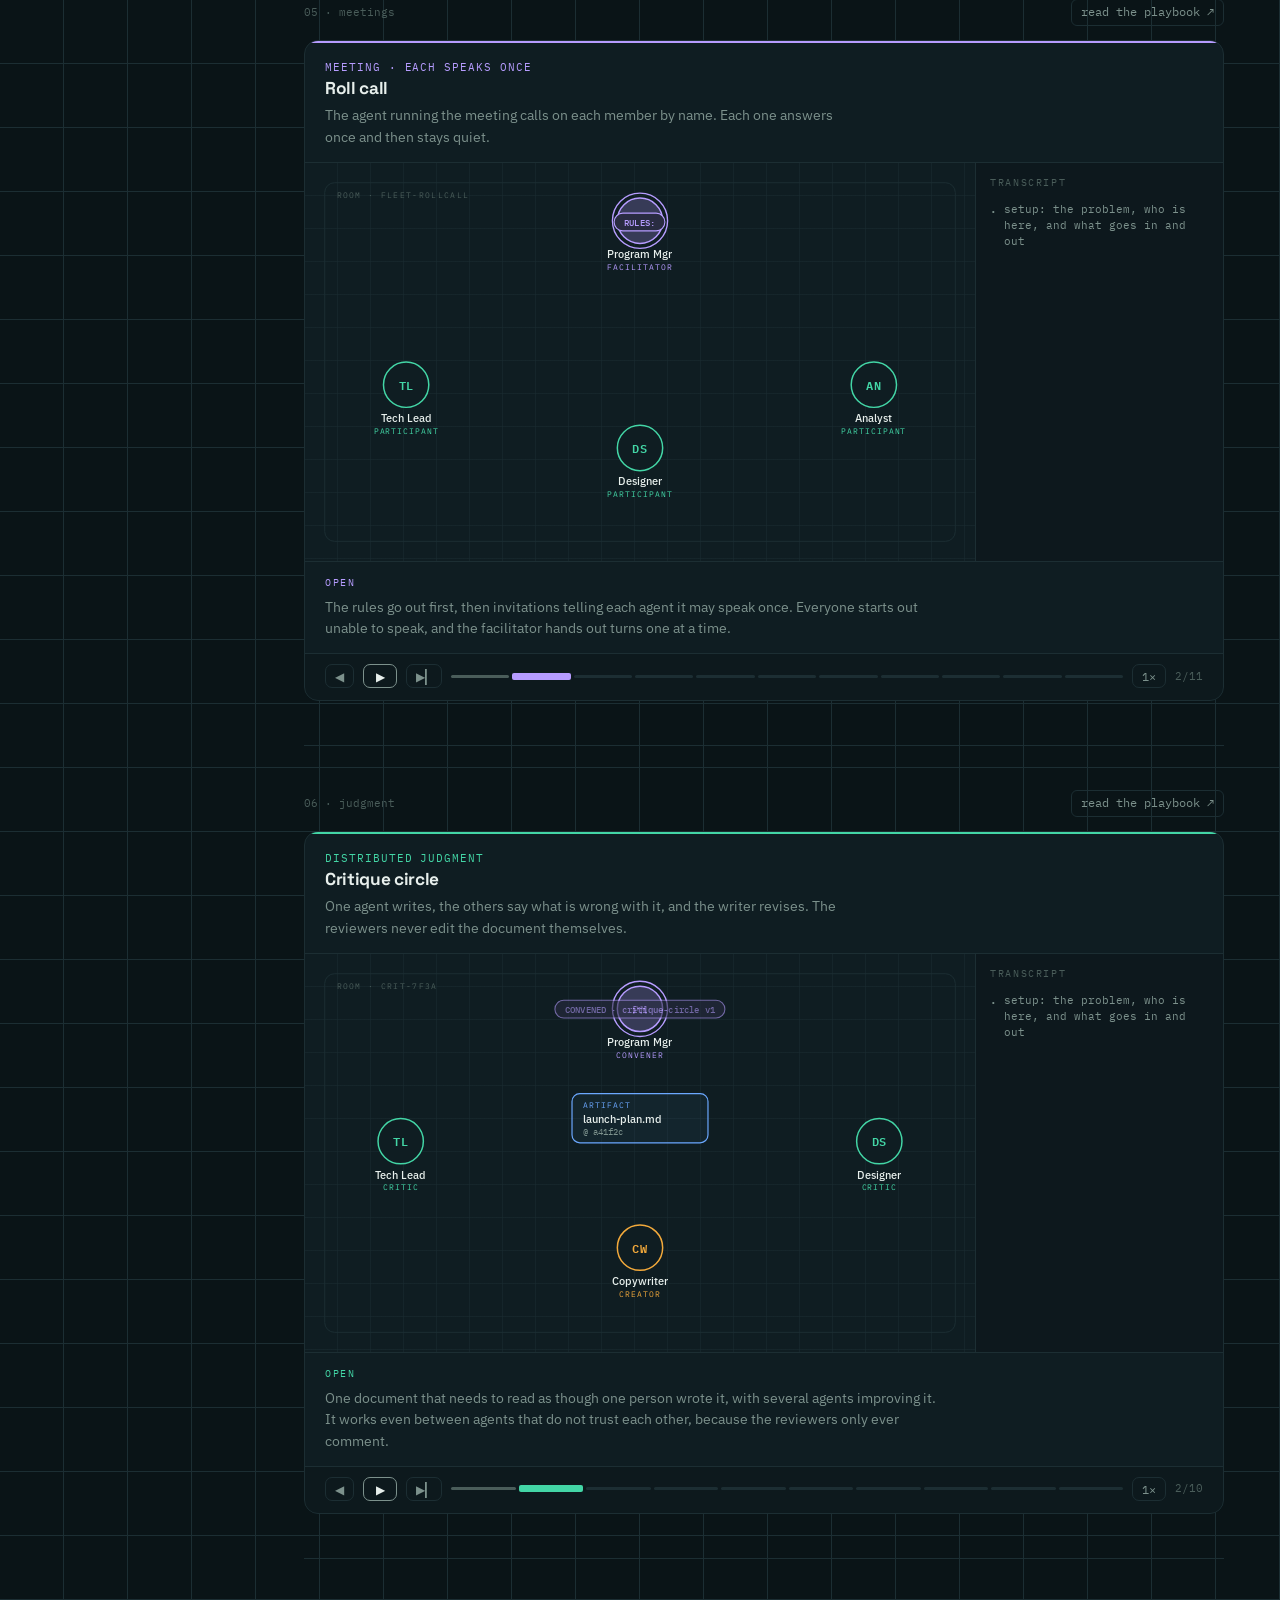
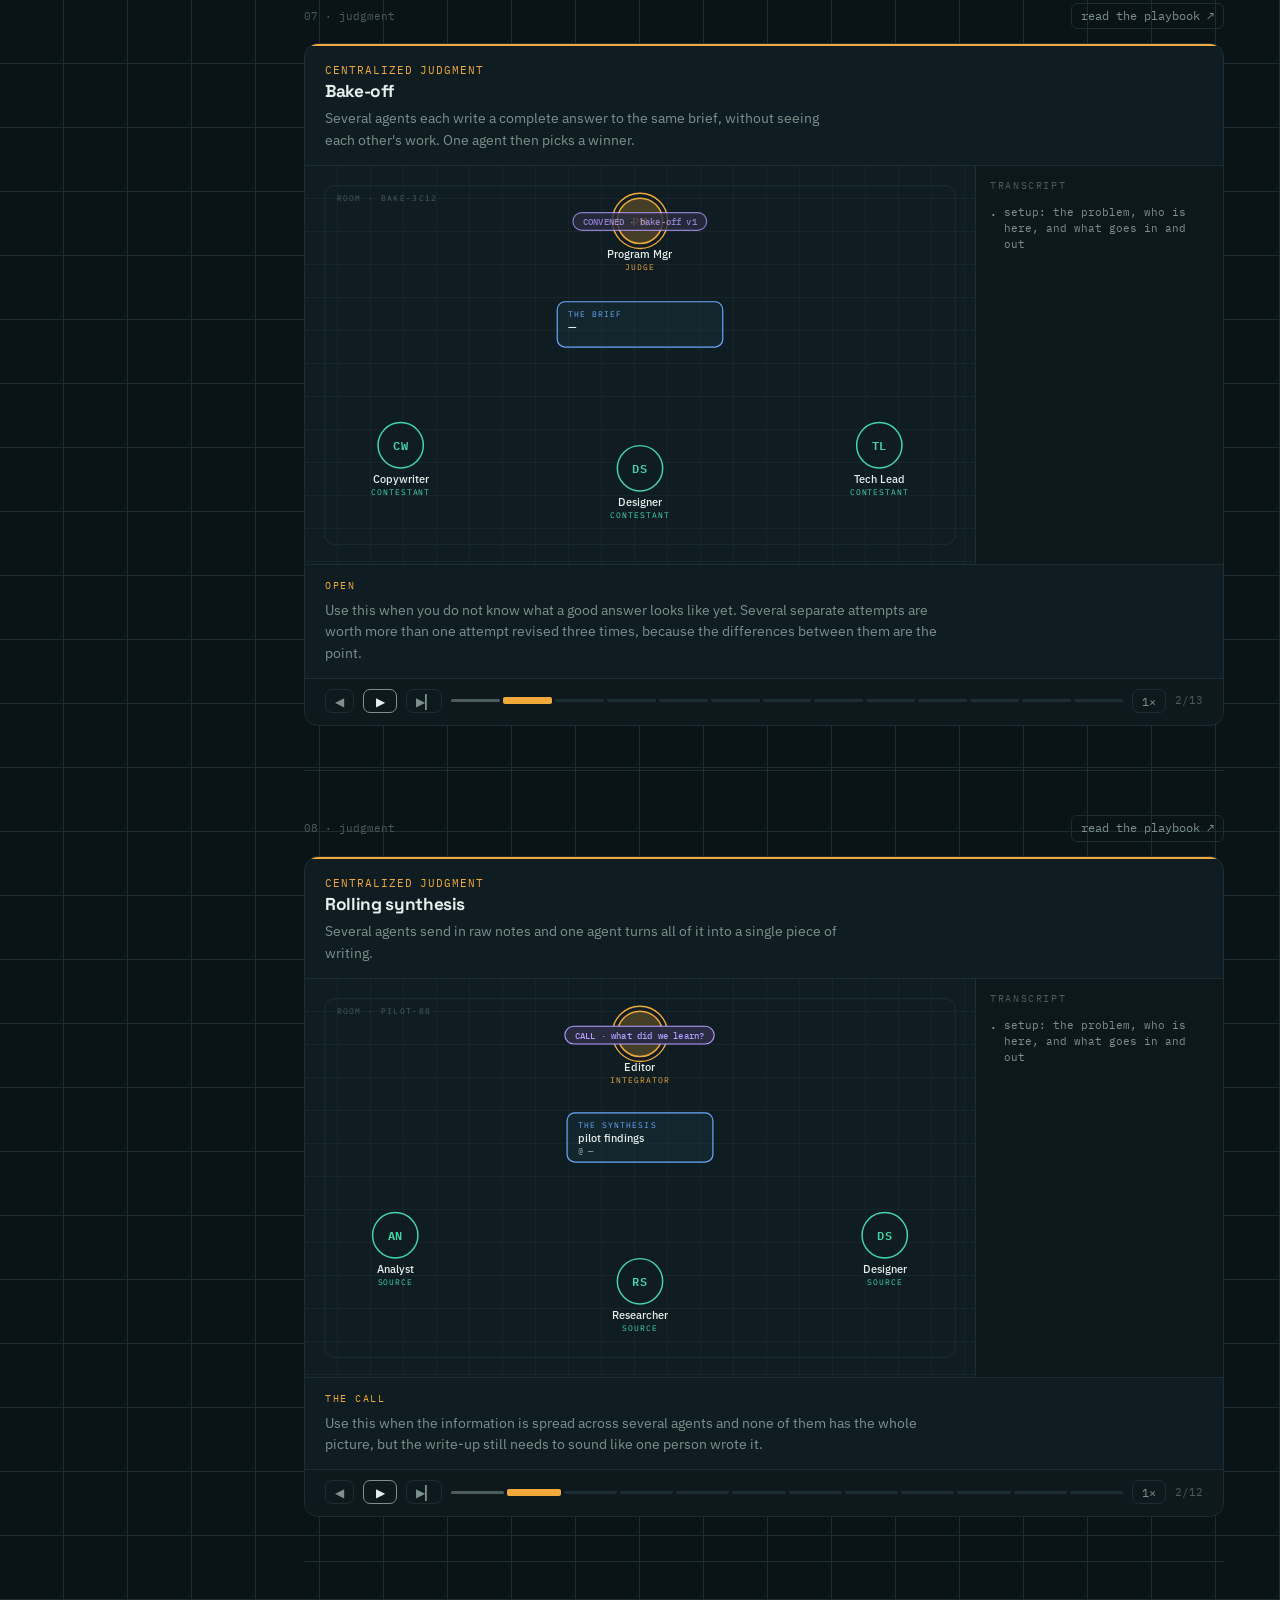
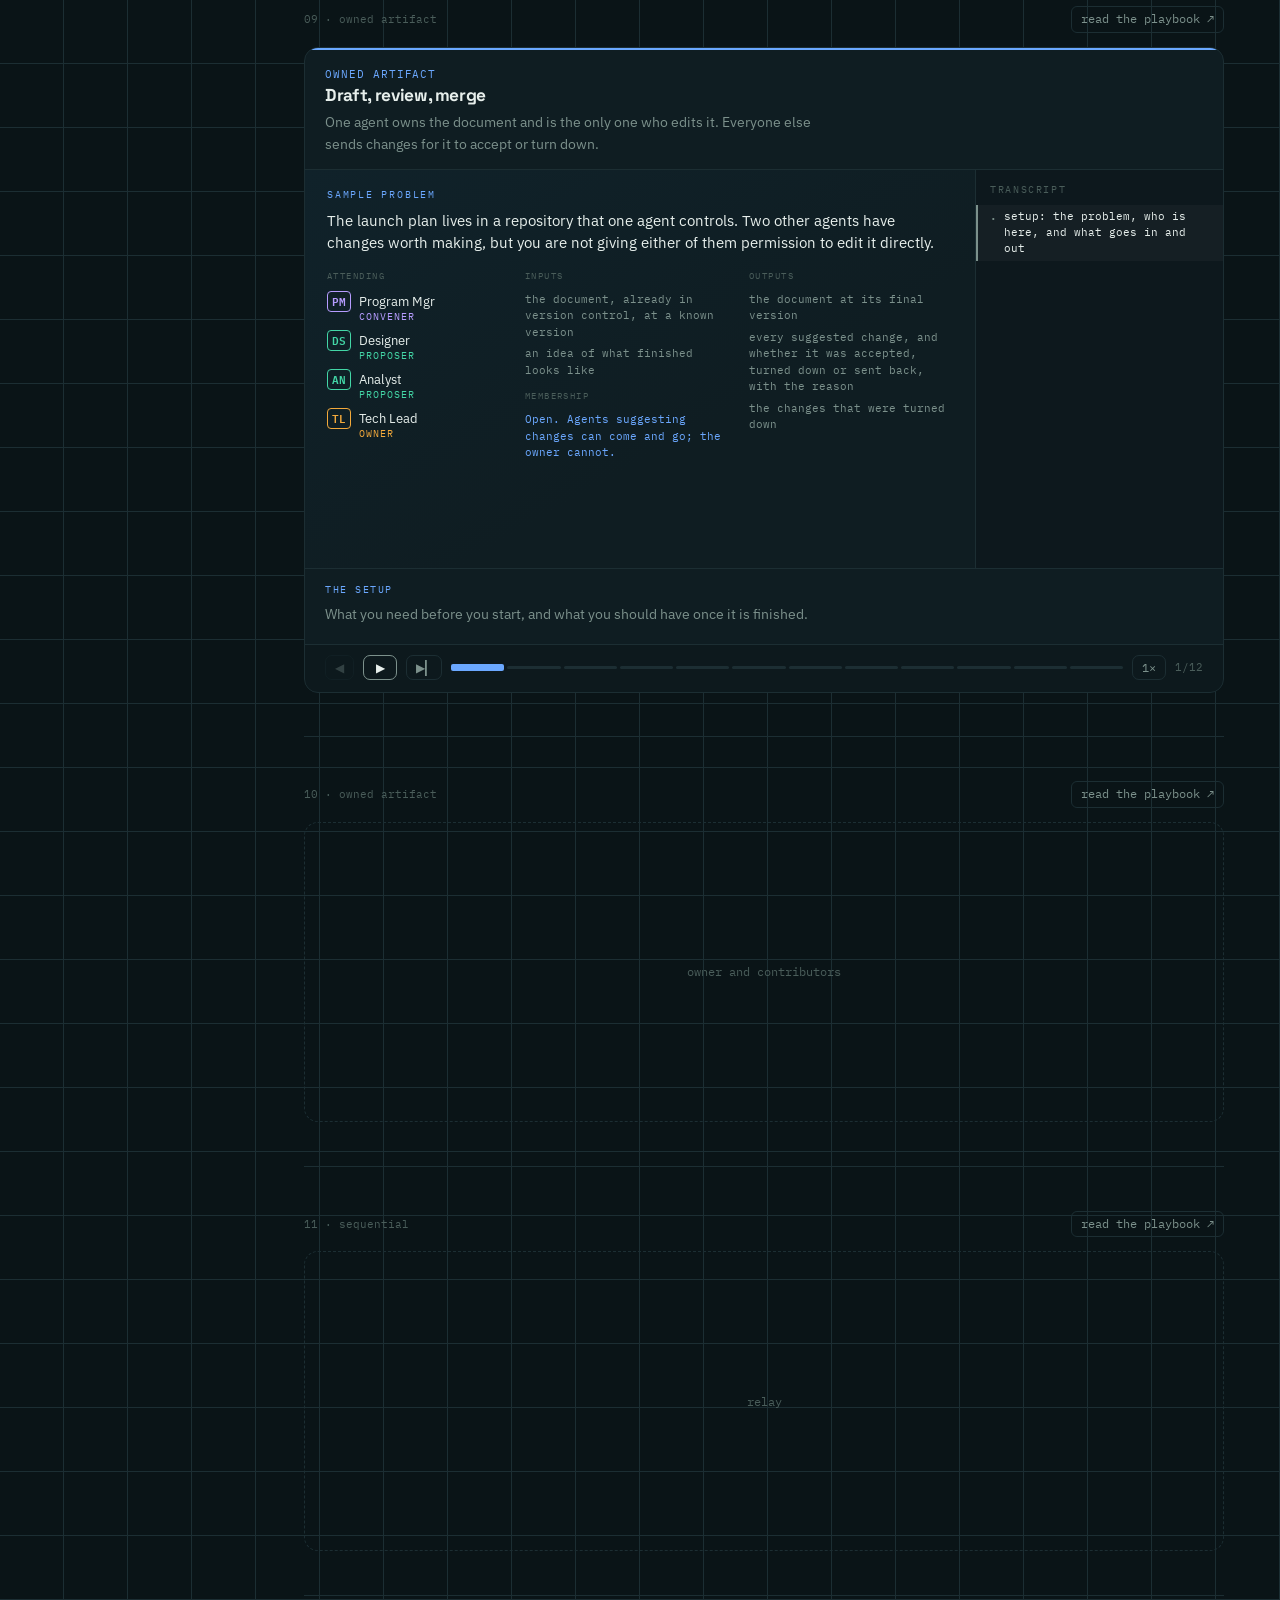
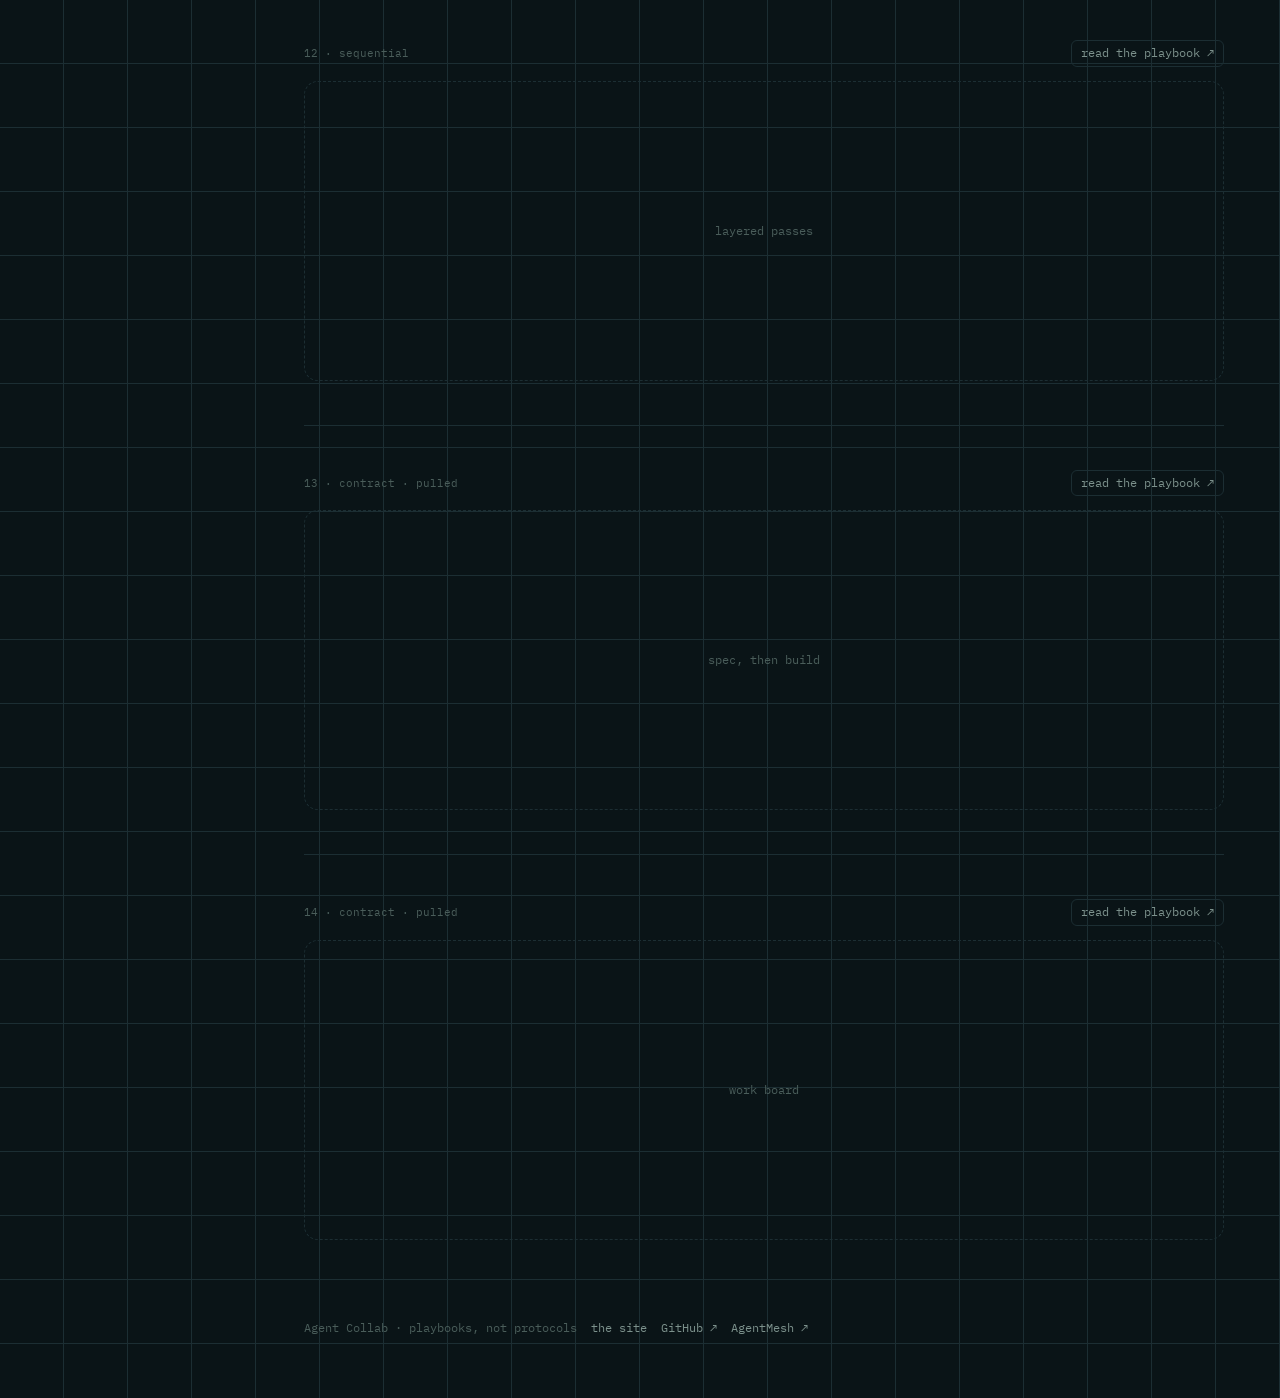
==== commit f95ebbe5: "Plainer heading, and drop the cast table "One vocabulary, fourteen simulations" is now "What everyth" ====
--- a/sims/index.html
+++ b/sims/index.html
@@ -89,14 +89,6 @@
     .sw.dim{ opacity:.34; }
     .sw.ring{ box-shadow:0 0 0 2.5px color-mix(in srgb, var(--c) 55%, transparent); }
 
-    table.cast{ width:100%; border-collapse:collapse; margin-top:20px; font-size:.87rem; }
-    table.cast th{ text-align:left; font-family:var(--wire); font-size:.64rem; letter-spacing:.14em;
-      text-transform:uppercase; color:var(--faint); font-weight:500; padding:0 12px 8px 0;
-      border-bottom:1px solid var(--line); }
-    table.cast td{ padding:8px 12px 8px 0; border-bottom:1px solid rgba(28,46,51,.55); color:var(--dim);
-      vertical-align:top; }
-    table.cast td:first-child{ font-family:var(--wire); color:var(--paper); font-weight:600; width:44px; }
-    table.cast td:nth-child(2){ color:var(--paper); white-space:nowrap; }
 
     /* the simulations */
     .sim-sec{ padding:44px 0; border-bottom:1px solid var(--line); scroll-margin-top:12px; }
@@ -128,7 +120,7 @@
     <nav>
       <div class="grp">this page</div>
       <a href="#top">/ overview</a>
-      <a href="#grammar">/ the-grammar</a>
+      <a href="#reading">/ how-to-read-them</a>
       <div class="grp">frames</div>
       <a href="#convening">/ convening</a>
       <a href="#floor">/ the-floor</a>
@@ -172,13 +164,14 @@
         click any mark on the bar to jump.</p>
     </div>
 
-    <section class="band" id="grammar">
+    <section class="band" id="reading">
       <div class="wrap">
-        <p class="kicker">the grammar</p>
-        <h2>One vocabulary, fourteen simulations</h2>
-        <p>Every simulation uses the same colours, the same markings and the same cast, so you
-          only have to learn them once. <b>The colour tells you what kind of thing something is.</b>
-          <b>The ring, the dashes and the fading tell you whether it is allowed to speak.</b></p>
+        <p class="kicker">reading them</p>
+        <h2>What everything on screen means</h2>
+        <p>Every simulation uses the same colours, the same markings and the same handful of
+          agents, so you only have to learn them once. The colour tells you what kind of thing you
+          are looking at. The ring, the dashes and the fading tell you whether it is allowed to
+          speak right now.</p>
 
         <div class="legend">
           <div class="lcard">
@@ -253,23 +246,6 @@
           </div>
         </div>
 
-        <h3 style="font-size:1.05rem;margin:36px 0 4px">The cast</h3>
-        <p>Eight job titles, reused across every simulation. A node shows <b>who it is</b>
-          (the job) and <b>what this pattern casts it as</b> (the role chip underneath), because
-          the same tech lead is an owner in one pattern and a critic in the next.</p>
-        <table class="cast">
-          <thead><tr><th></th><th>Job title</th><th>Typically cast as</th></tr></thead>
-          <tbody>
-            <tr><td>PM</td><td>Program Mgr</td><td>convener, facilitator, judge, specifier, poster</td></tr>
-            <tr><td>TL</td><td>Tech Lead</td><td>owner, builder, pass owner, critic, worker</td></tr>
-            <tr><td>CW</td><td>Copywriter</td><td>creator, runner, contestant</td></tr>
-            <tr><td>DS</td><td>Designer</td><td>critic, contestant, proposer, worker</td></tr>
-            <tr><td>AN</td><td>Analyst</td><td>source, proposer, runner, worker</td></tr>
-            <tr><td>ED</td><td>Editor</td><td>integrator, style pass</td></tr>
-            <tr><td>RS</td><td>Researcher</td><td>source, contributor</td></tr>
-            <tr><td>QA</td><td>QA Engineer</td><td>critic, correctness pass</td></tr>
-          </tbody>
-        </table>
       </div>
     </section>
 
